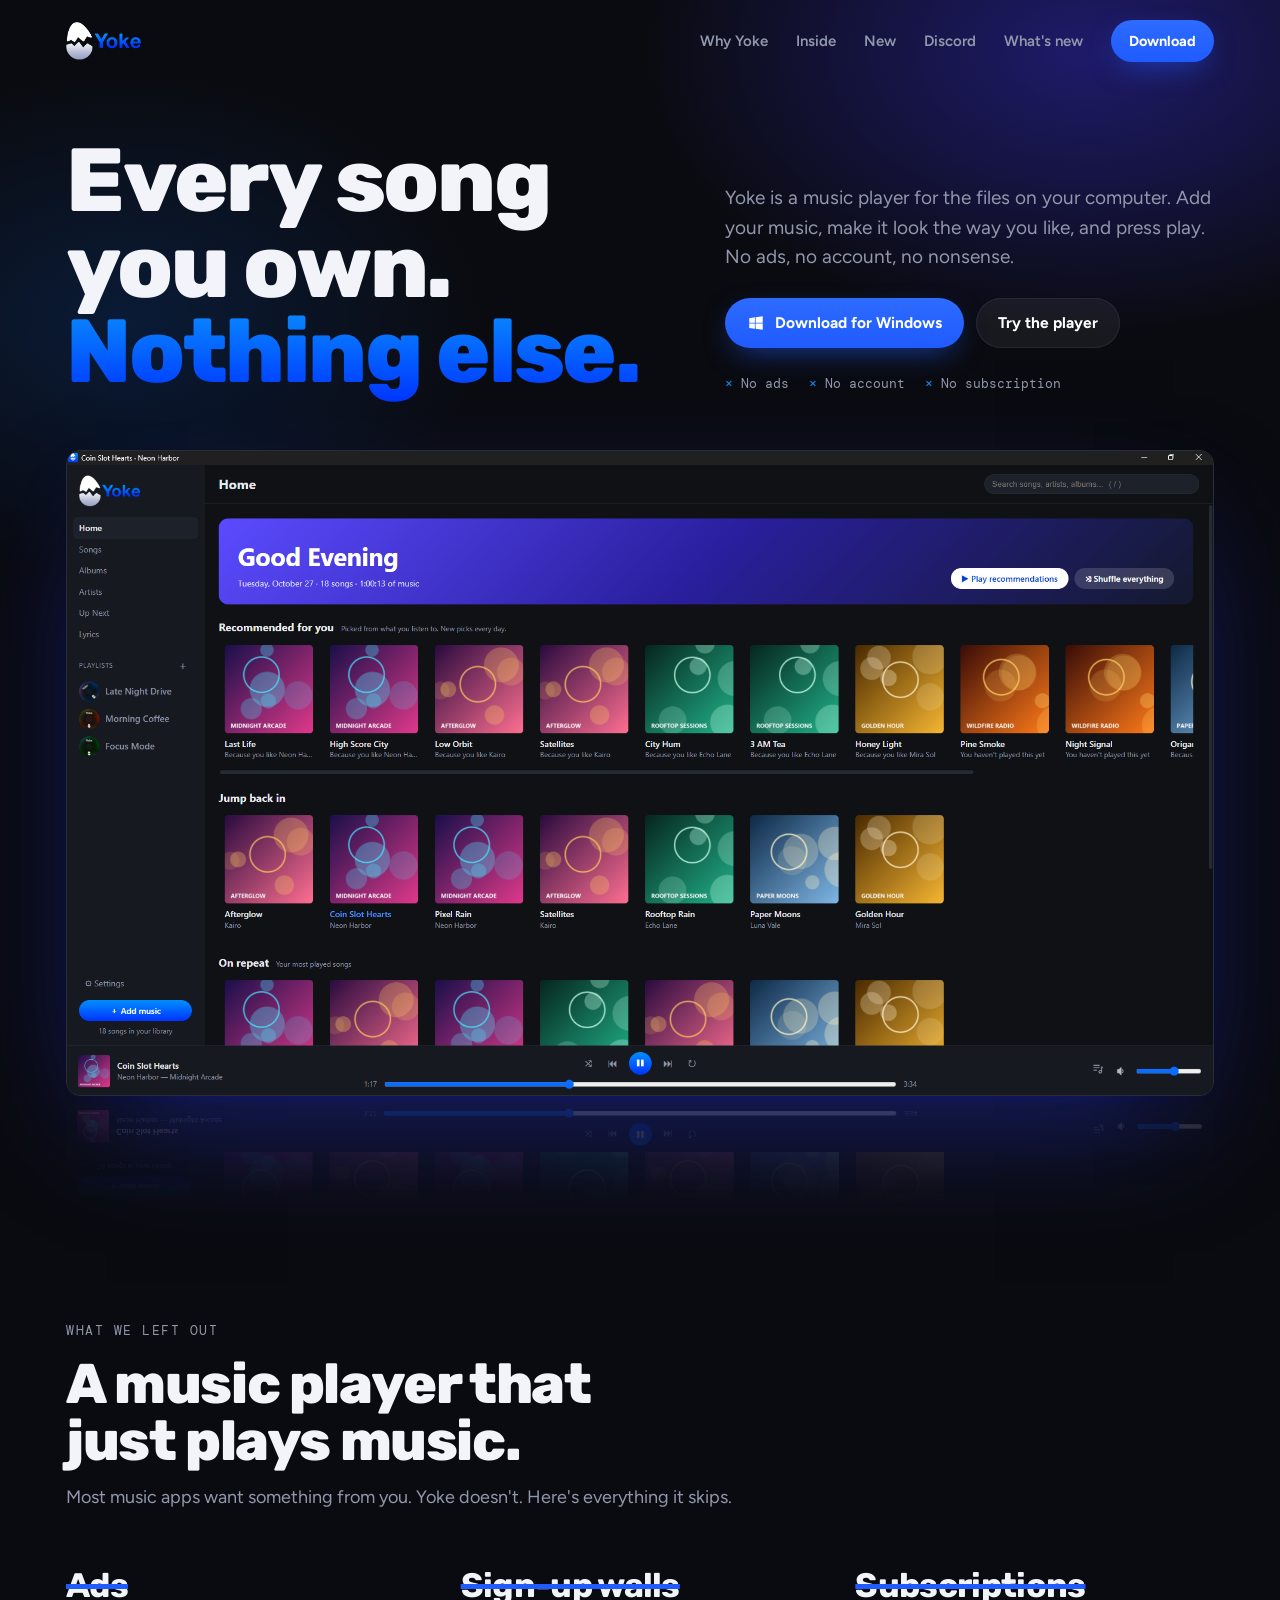
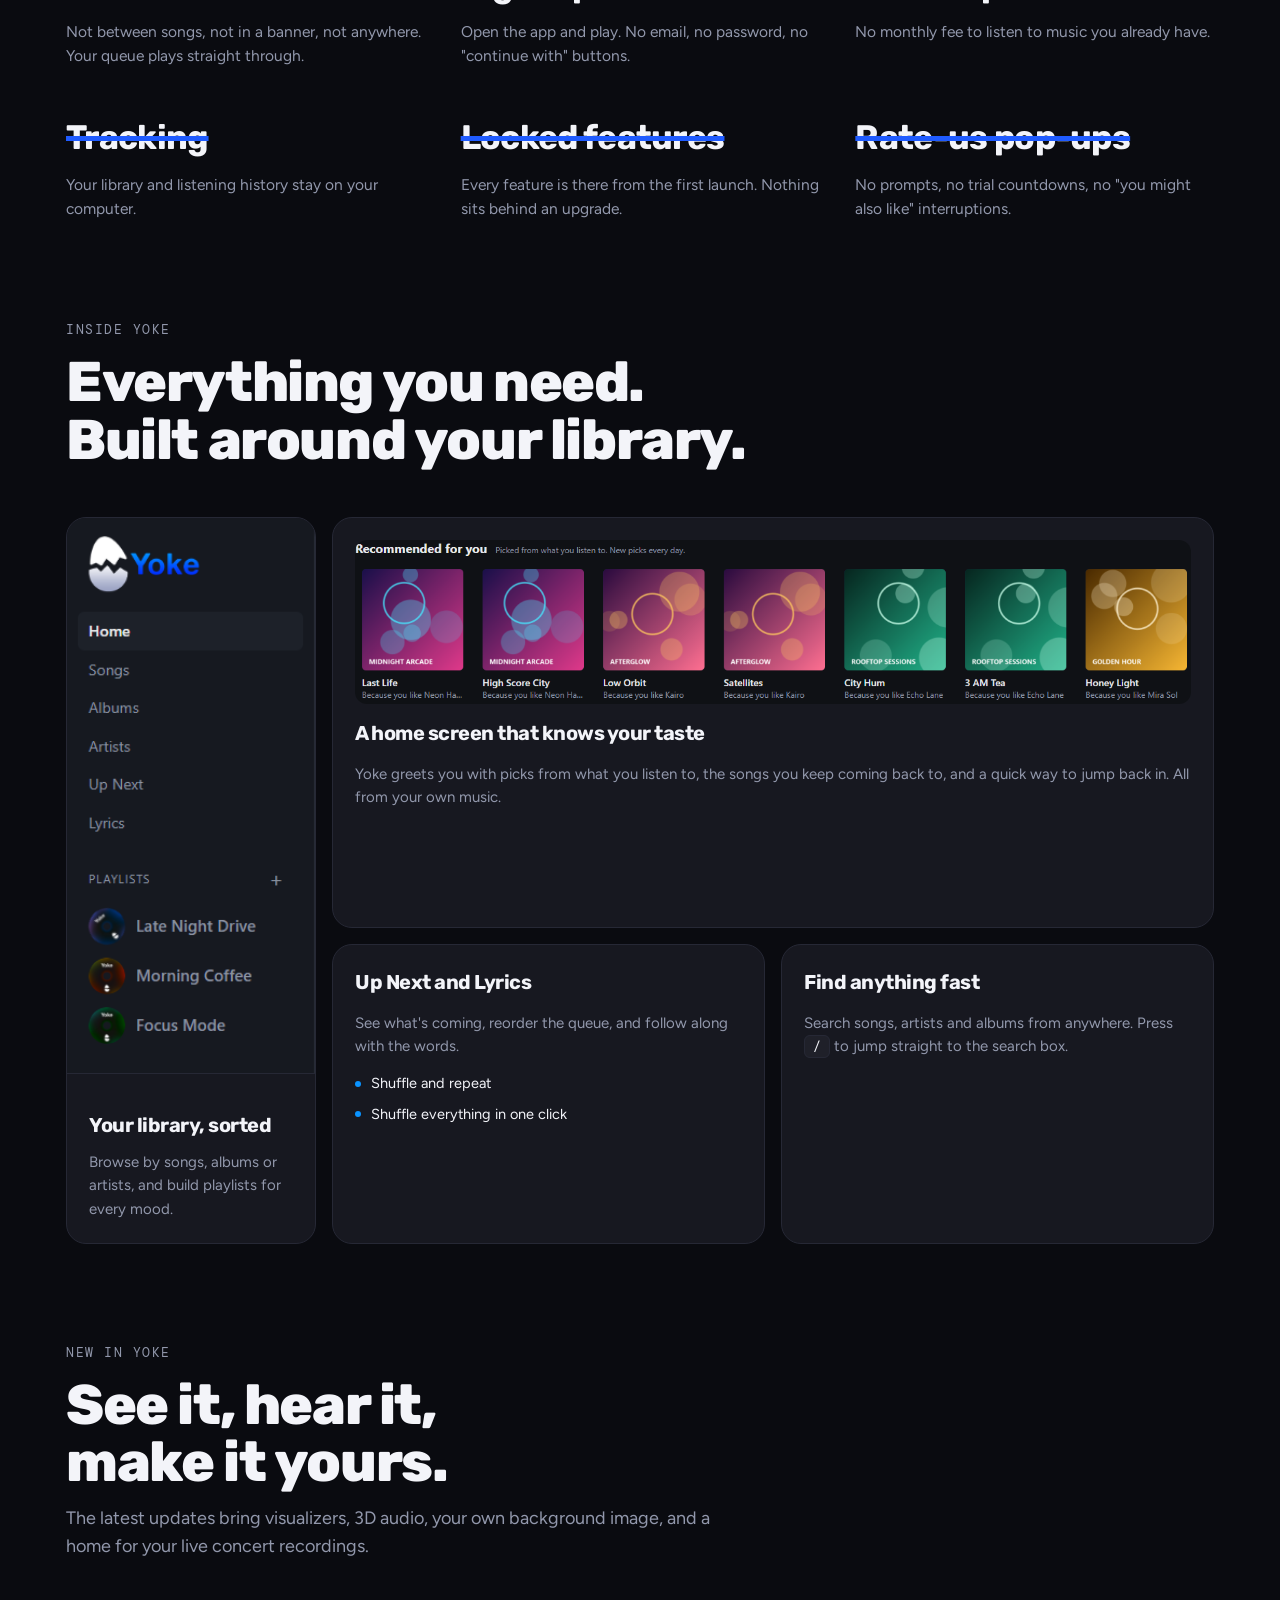
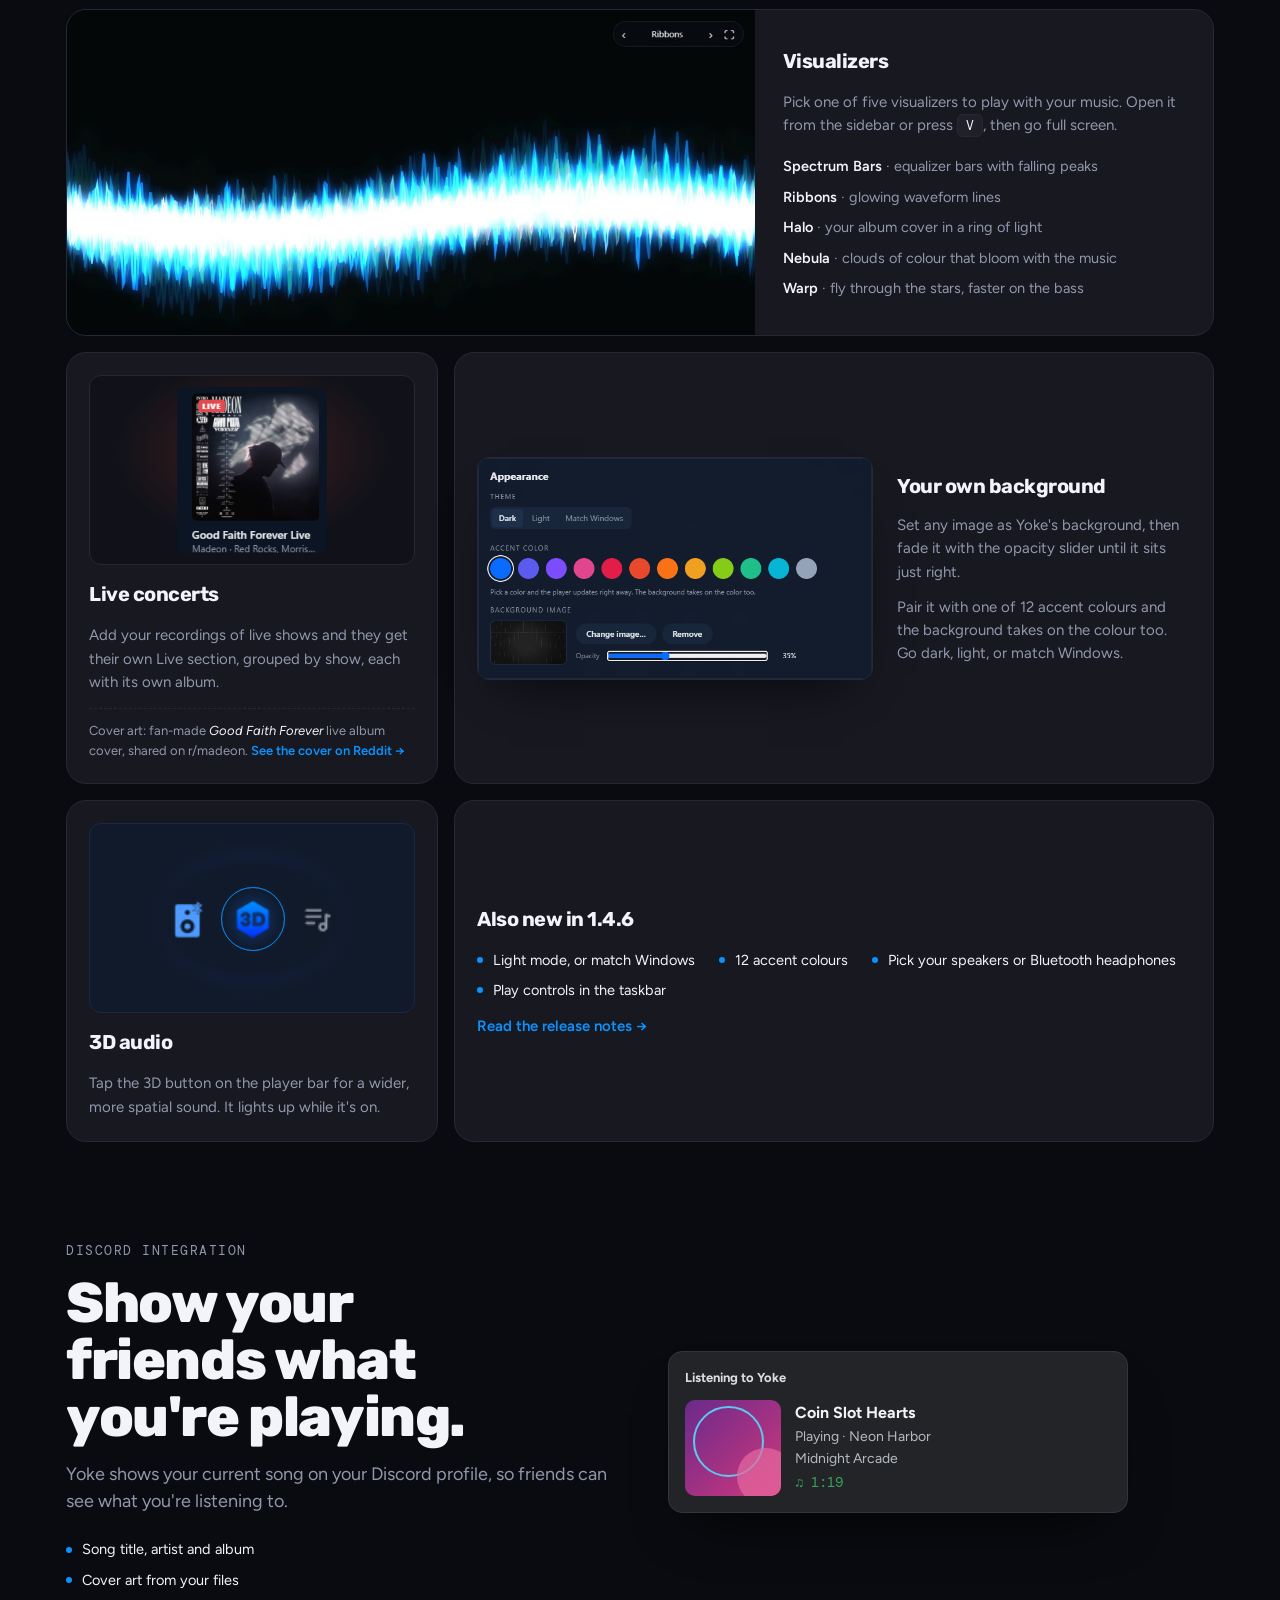
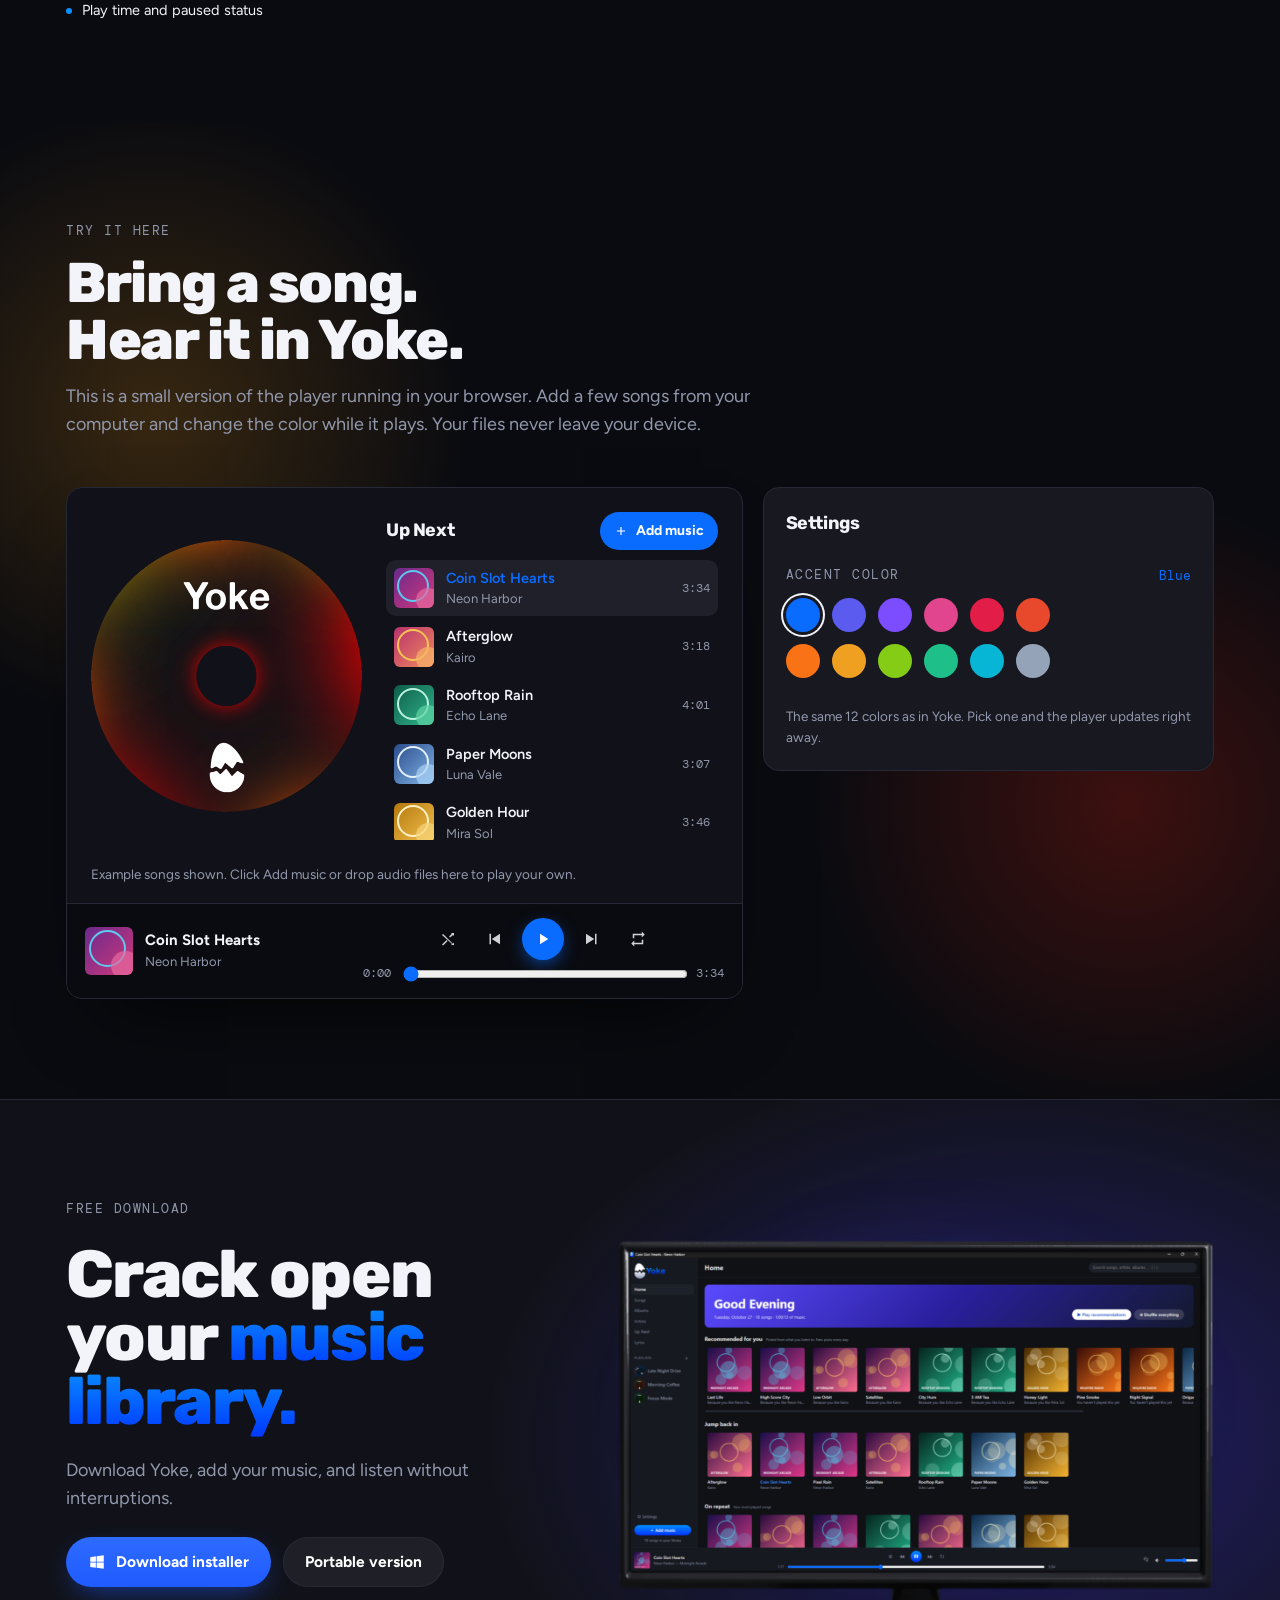
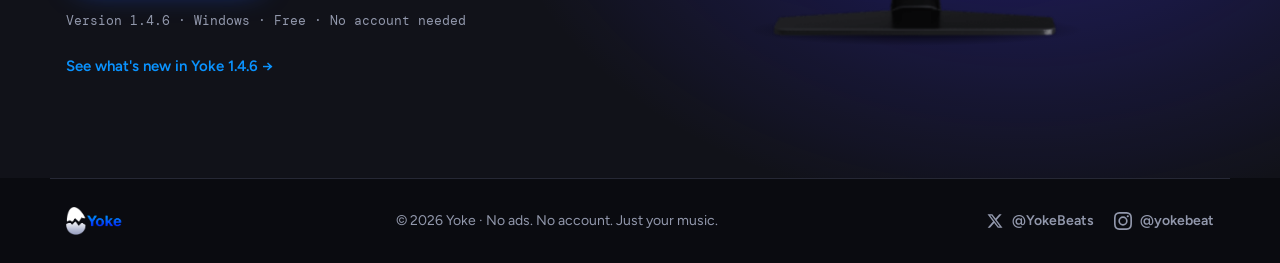
==== index.html @ fdab5f69 "Centre the 3D audio rings on the 3D button" ====
<!doctype html>
<html lang="en">
<head>
<meta charset="utf-8">
<meta name="viewport" content="width=device-width, initial-scale=1, viewport-fit=cover">
<title>Yoke</title>
<meta name="description" content="Yoke is a music player for the files you own. No ads, no account, no nonsense.">
<link rel="icon" type="image/png" sizes="32x32" href="assets/favicon-32.png">
<link rel="icon" type="image/png" sizes="192x192" href="assets/favicon-192.png">
<link rel="apple-touch-icon" href="assets/favicon-192.png">
<link rel="preconnect" href="https://fonts.googleapis.com">
<link rel="preconnect" href="https://fonts.gstatic.com" crossorigin>
<link rel="stylesheet" href="https://fonts.googleapis.com/css2?family=Rubik:wght@500;700;800&family=Figtree:wght@400;500;600;700&family=DM+Mono:wght@400;500&display=swap">
<link rel="stylesheet" href="assets/site.css">
<meta property="og:title" content="Yoke">
<meta property="og:description" content="A music player for the files you own. No ads, no account, no nonsense.">
<meta property="og:type" content="website">
<meta property="og:url" content="https://yokebeat.com/">
<meta property="og:image" content="https://yokebeat.com/assets/yoke-monitor.png">
<meta property="og:image:alt" content="Yoke running on a desktop monitor">
<meta name="theme-color" content="#0A0B10">
<meta name="twitter:card" content="summary_large_image">
<meta name="twitter:site" content="@YokeBeats">
</head>
<body>

<header class="wrap nav">
  <a class="logo" href="#top" aria-label="Yoke home"><img src="assets/yoke-wordmark.png" alt="Yoke" width="84" height="38"></a>
  <nav class="nav-links" aria-label="Main">
    <a href="#left-out">Why Yoke</a>
    <a href="#inside">Inside</a>
    <a href="#new">New</a>
    <a href="#discord">Discord</a>
    <a href="whats-new.html">What's new</a>
    <a class="btn" href="#download">Download</a>
  </nav>
</header>

<main id="top">
  <div class="hero">
    <div class="wrap hero-top">
      <h1>Every song<br>you own.<br><span class="grad">Nothing else.</span></h1>
      <div>
        <p class="lede">Yoke is a music player for the files on your computer. Add your music, make it look the way you like, and press play. No ads, no account, no nonsense.</p>
        <div class="cta">
          <a class="btn" data-dl="setup" href="https://github.com/Itz-Stickman/yoke-releases/releases/download/v1.4.6/Yoke-Setup-1.4.6.exe" target="_blank" rel="noopener"><svg viewBox="0 0 24 24" aria-hidden="true"><path d="M3 5.5 10.5 4.4v7.1H3zm8.5-1.2L21 3v8.5h-9.5zM3 12.5h7.5v7.1L3 18.5zm8.5 0H21V21l-9.5-1.3z"/></svg>Download for Windows</a>
          <a class="btn ghost" href="#try">Try the player</a>
        </div>
        <div class="promise" aria-label="What Yoke doesn't have"><span>No ads</span><span>No account</span><span>No subscription</span></div>
      </div>
    </div>
    <div class="wrap shot">
      <div class="window"><img src="assets/yoke-app.png" alt="The Yoke app on Windows showing the Home screen: a Good Evening banner, Recommended for you, Jump back in, and the player bar playing Coin Slot Hearts by Neon Harbor." width="1919" height="1079"></div>
      <div class="reflect" aria-hidden="true"><img src="assets/yoke-app.png" alt="" width="1919" height="1079"></div>
    </div>
  </div>

  <section class="block" id="left-out">
    <div class="wrap">
      <div class="sec-head">
        <span class="label">What we left out</span>
        <h2>A music player that just plays music.</h2>
        <p>Most music apps want something from you. Yoke doesn't. Here's everything it skips.</p>
      </div>
      <div class="leftout">
        <div><s>Ads</s><p>Not between songs, not in a banner, not anywhere. Your queue plays straight through.</p></div>
        <div><s>Sign-up walls</s><p>Open the app and play. No email, no password, no "continue with" buttons.</p></div>
        <div><s>Subscriptions</s><p>No monthly fee to listen to music you already have.</p></div>
        <div><s>Tracking</s><p>Your library and listening history stay on your computer.</p></div>
        <div><s>Locked features</s><p>Every feature is there from the first launch. Nothing sits behind an upgrade.</p></div>
        <div><s>Rate-us pop-ups</s><p>No prompts, no trial countdowns, no "you might also like" interruptions.</p></div>
      </div>
    </div>
  </section>

  <section class="block" id="inside" style="padding-top:0">
    <div class="wrap">
      <div class="sec-head">
        <span class="label">Inside Yoke</span>
        <h2>Everything you need. Built around your library.</h2>
      </div>
      <div class="bento">
        <div class="card side">
          <div class="crop sidebar"><img src="assets/yoke-app.png" alt="Yoke sidebar with Home, Songs, Albums, Artists, Up Next, Lyrics and playlists named Late Night Drive, Morning Coffee and Focus Mode." width="1919" height="1079" loading="lazy"></div>
          <div class="txt">
            <h3>Your library, sorted</h3>
            <p>Browse by songs, albums or artists, and build playlists for every mood.</p>
          </div>
        </div>
        <div class="card home">
          <div class="crop row"><img src="assets/yoke-app.png" alt="Recommended for you row in Yoke, with songs like Last Life, High Score City and Low Orbit." width="1919" height="1079" loading="lazy"></div>
          <h3>A home screen that knows your taste</h3>
          <p>Yoke greets you with picks from what you listen to, the songs you keep coming back to, and a quick way to jump back in. All from your own music.</p>
        </div>
        <div class="card">
          <h3>Up Next and Lyrics</h3>
          <p>See what's coming, reorder the queue, and follow along with the words.</p>
          <ul class="mini-list"><li>Shuffle and repeat</li><li>Shuffle everything in one click</li></ul>
        </div>
        <div class="card">
          <h3>Find anything fast</h3>
          <p>Search songs, artists and albums from anywhere. Press <span class="kbd">/</span> to jump straight to the search box.</p>
        </div>
      </div>
    </div>
  </section>

  <section class="block" id="new" style="padding-top:0">
    <div class="wrap">
      <div class="sec-head">
        <span class="label">New in Yoke</span>
        <h2>See it, hear it, make it yours.</h2>
        <p>The latest updates bring visualizers, 3D audio, your own background image, and a home for your live concert recordings.</p>
      </div>
      <div class="fresh">
        <article class="card viz">
          <div class="viz-shot"><img src="assets/feature-visualizer.jpg" alt="The Ribbons visualizer in Yoke: glowing blue waveform lines across a black screen." width="1032" height="488" loading="lazy"></div>
          <div class="viz-text">
            <h3>Visualizers</h3>
            <p>Pick one of five visualizers to play with your music. Open it from the sidebar or press <span class="kbd">V</span>, then go full screen.</p>
            <ul class="viz-list">
              <li><b>Spectrum Bars</b> · equalizer bars with falling peaks</li>
              <li><b>Ribbons</b> · glowing waveform lines</li>
              <li><b>Halo</b> · your album cover in a ring of light</li>
              <li><b>Nebula</b> · clouds of colour that bloom with the music</li>
              <li><b>Warp</b> · fly through the stars, faster on the bass</li>
            </ul>
          </div>
        </article>
        <article class="card small">
          <div class="feature-art live-art"><img src="assets/feature-live.png" alt="A live concert recording in Yoke's Live section, marked with a red LIVE tag, using a fan-made Good Faith Forever cover." width="190" height="210" loading="lazy"></div>
          <h3>Live concerts</h3>
          <p>Add your recordings of live shows and they get their own Live section, grouped by show, each with its own album.</p>
          <p class="credit">Cover art: fan-made <cite>Good Faith Forever</cite> live album cover, shared on r/madeon. <a href="https://www.reddit.com/r/madeon/comments/1of21en/good_faith_forever_the_live_album/" target="_blank" rel="noopener">See the cover on Reddit →</a></p>
        </article>
        <article class="card wide">
          <div class="shot-frame"><img src="assets/feature-appearance.png" alt="Yoke's Appearance settings: a Dark, Light or Match Windows theme switch, 12 accent colours, and a background image with Change image, Remove and an opacity slider set to 35%." width="680" height="382" loading="lazy"></div>
          <div class="wide-text">
            <h3>Your own background</h3>
            <p>Set any image as Yoke's background, then fade it with the opacity slider until it sits just right.</p>
            <p>Pair it with one of 12 accent colours and the background takes on the colour too. Go dark, light, or match Windows.</p>
          </div>
        </article>
        <article class="card small">
          <div class="feature-art d3-art" style="border-color: #1C2840">
            <span class="d3-shot">
              <img src="assets/feature-3d.png" alt="Yoke's player bar buttons, with the 3D audio button switched on and glowing blue." width="125" height="81" loading="lazy">
              <span class="d3-anchor" aria-hidden="true"><span class="ring r1"></span><span class="ring r2"></span><span class="ring r3"></span></span>
            </span>
          </div>
          <h3>3D audio</h3>
          <p>Tap the 3D button on the player bar for a wider, more spatial sound. It lights up while it's on.</p>
        </article>
        <article class="card also">
          <h3>Also new in 1.4.6</h3>
          <ul class="mini-list">
            <li>Light mode, or match Windows</li>
            <li>12 accent colours</li>
            <li>Pick your speakers or Bluetooth headphones</li>
            <li>Play controls in the taskbar</li>
          </ul>
          <a class="changelog" href="whats-new.html">Read the release notes →</a>
        </article>
      </div>
    </div>
  </section>

  <section class="block" id="discord" style="padding-top:0">
    <div class="wrap discord">
      <div>
        <div class="sec-head">
          <span class="label">Discord integration</span>
          <h2>Show your friends what you're playing.</h2>
          <p>Yoke shows your current song on your Discord profile, so friends can see what you're listening to.</p>
        </div>
        <ul class="mini-list">
          <li>Song title, artist and album</li>
          <li>Cover art from your files</li>
          <li>Play time and paused status</li>
        </ul>
      </div>
      <div class="presence-wrap">
        <div class="presence" aria-label="Example of a Discord profile showing Yoke activity">
          <div class="p-head">Listening to Yoke</div>
          <div class="p-body">
            <span class="art" id="presence-art"></span>
            <div style="min-width:0">
              <div class="p-title">Coin Slot Hearts</div>
              <div class="p-line">Playing · Neon Harbor</div>
              <div class="p-line">Midnight Arcade</div>
              <div class="p-time" id="presence-time">♫ 1:17</div>
            </div>
          </div>
        </div>
      </div>
    </div>
  </section>

  <section class="block try" id="try">
    <div class="wrap">
      <div class="sec-head">
        <span class="label">Try it here</span>
        <h2>Bring a song. Hear it in Yoke.</h2>
        <p>This is a small version of the player running in your browser. Add a few songs from your computer and change the color while it plays. Your files never leave your device.</p>
      </div>
      <div class="demo">
        <div class="app" id="player" aria-label="Yoke player demo">
          <div class="app-main">
            <div class="disc-wrap"><img class="disc" src="assets/yoke-disc.png" alt="" width="1080" height="1080"></div>
            <div style="min-width:0">
              <div class="queue-head">
                <h3 id="lib-label">Up Next</h3>
                <label class="import">
                  <svg viewBox="0 0 24 24" width="14" height="14" aria-hidden="true"><path d="M11 5h2v6h6v2h-6v6h-2v-6H5v-2h6z" fill="currentColor"/></svg>
                  Add music
                  <input type="file" id="file" accept="audio/*,.flac,.opus,.ogg,.m4a,.wav,.mp3,.aac" multiple>
                </label>
              </div>
              <ol class="tracks" id="tracks"></ol>
            </div>
          </div>
          <p class="hint" id="hint">Example songs shown. Click Add music or drop audio files here to play your own.</p>
          <div class="bar">
            <div class="np">
              <span class="art" id="np-art"></span>
              <div>
                <div class="np-title" id="np-title">Coin Slot Hearts</div>
                <div class="np-artist" id="np-artist">Neon Harbor</div>
              </div>
            </div>
            <div class="transport">
              <div class="controls">
                <button class="ctl" id="shuffle" aria-label="Shuffle" aria-pressed="false"><svg viewBox="0 0 24 24"><path d="M16 4h4v4l-1.5-1.5-3.6 3.6-1.4-1.4 3.6-3.6zM4 6.6 5.4 5.2l13.1 13.1L20 16.8V20h-4l1.5-1.5L4 6.6zm6.1 6.7 1.4 1.4-6.1 6.1L4 19.4z"/></svg></button>
                <button class="ctl" id="prev" aria-label="Previous track"><svg viewBox="0 0 24 24"><path d="M6 5h2v14H6zM20 5v14L9 12z"/></svg></button>
                <button class="ctl play" id="play" aria-label="Play"><svg viewBox="0 0 24 24" id="play-icon"><path d="M8 5v14l11-7z"/></svg></button>
                <button class="ctl" id="next" aria-label="Next track"><svg viewBox="0 0 24 24"><path d="M16 5h2v14h-2zM4 5v14l11-7z"/></svg></button>
                <button class="ctl" id="repeat" aria-label="Repeat" aria-pressed="false"><svg viewBox="0 0 24 24"><path d="M7 7h10v3l4-4-4-4v3H5v6h2zm10 10H7v-3l-4 4 4 4v-3h12v-6h-2z"/></svg></button>
              </div>
              <div class="seek-row">
                <span id="t-cur">0:00</span>
                <input type="range" id="seek" min="0" max="1000" value="0" aria-label="Seek">
                <span id="t-dur">3:34</span>
              </div>
            </div>
          </div>
          <audio id="audio" preload="metadata"></audio>
        </div>

        <div class="settings">
          <h3>Settings</h3>
          <div class="field">
            <div class="field-head"><span class="label">Accent color</span><span class="accent-name" id="accent-name" aria-live="polite">Blue</span></div>
            <div class="swatches" role="radiogroup" aria-label="Accent color" id="swatches"></div>
          </div>
          <p class="note">The same 12 colors as in Yoke. Pick one and the player updates right away.</p>
        </div>
      </div>
    </div>
  </section>

  <section class="download" id="download">
    <div class="wrap">
      <div class="dl-text">
      <span class="label">Free download</span>
      <h2>Crack open your <span class="grad">music library.</span></h2>
      <p>Download Yoke, add your music, and listen without interruptions.</p>
      <div class="dl-row">
        <a class="btn" data-dl="setup" href="https://github.com/Itz-Stickman/yoke-releases/releases/download/v1.4.6/Yoke-Setup-1.4.6.exe" target="_blank" rel="noopener"><svg viewBox="0 0 24 24" aria-hidden="true"><path d="M3 5.5 10.5 4.4v7.1H3zm8.5-1.2L21 3v8.5h-9.5zM3 12.5h7.5v7.1L3 18.5zm8.5 0H21V21l-9.5-1.3z"/></svg>Download installer</a>
        <a class="btn ghost" data-dl="portable" href="https://github.com/Itz-Stickman/yoke-releases/releases/download/v1.4.6/Yoke-1.4.6-portable.exe" target="_blank" rel="noopener">Portable version</a>
      </div>
      <span class="meta">Version <span data-version>1.4.6</span> · Windows · Free · No account needed</span>
      <a class="changelog" href="whats-new.html">See what's new in Yoke <span data-version>1.4.6</span> →</a>
      </div>
      <div class="monitor"><img src="assets/yoke-monitor.png" alt="Yoke running on a desktop monitor, showing the Home screen and the player bar." width="1360" height="908" loading="lazy"></div>
    </div>
  </section>
</main>

<footer>
  <div class="wrap">
    <img src="assets/yoke-wordmark.png" alt="Yoke" width="62" height="28">
    <span>© 2026 Yoke · No ads. No account. Just your music.</span>
    <nav class="social" aria-label="Yoke on social media">
      <a href="https://x.com/YokeBeats" target="_blank" rel="noopener me"><svg viewBox="0 0 24 24" aria-hidden="true"><path d="M17.8 3h3.1l-6.8 7.7L22 21h-6.2l-4.9-6.4L5.3 21H2.2l7.2-8.3L2 3h6.4l4.4 5.8L17.8 3zm-1.1 16.2h1.7L7.4 4.7H5.6l11.1 14.5z"/></svg><span>@YokeBeats</span></a>
      <a href="https://www.instagram.com/yokebeat/" target="_blank" rel="noopener me"><svg viewBox="0 0 24 24" aria-hidden="true"><path d="M12 2.2c3.2 0 3.6 0 4.8.1 3.2.1 4.8 1.7 4.9 4.9.1 1.3.1 1.6.1 4.8s0 3.6-.1 4.8c-.1 3.2-1.7 4.8-4.9 4.9-1.3.1-1.6.1-4.8.1s-3.6 0-4.8-.1c-3.3-.1-4.8-1.7-4.9-4.9-.1-1.3-.1-1.6-.1-4.8s0-3.6.1-4.8C2.4 4 3.9 2.4 7.2 2.3c1.2-.1 1.6-.1 4.8-.1zM12 0C8.7 0 8.3 0 7.1.1 2.7.3.3 2.7.1 7.1 0 8.3 0 8.7 0 12s0 3.7.1 4.9c.2 4.4 2.6 6.8 7 7 1.2.1 1.6.1 4.9.1s3.7 0 4.9-.1c4.4-.2 6.8-2.6 7-7 .1-1.2.1-1.6.1-4.9s0-3.7-.1-4.9c-.2-4.4-2.6-6.8-7-7C15.7 0 15.3 0 12 0zm0 5.8a6.2 6.2 0 1 0 0 12.4 6.2 6.2 0 0 0 0-12.4zM12 16a4 4 0 1 1 0-8 4 4 0 0 1 0 8zm6.4-11.8a1.4 1.4 0 1 0 0 2.9 1.4 1.4 0 0 0 0-2.9z"/></svg><span>@yokebeat</span></a>
    </nav>
  </div>
</footer>

<script src="assets/releases.js"></script>
<script>
(() => {
  const $ = (id) => document.getElementById(id);
  const audio = $('audio');
  const ICON_PLAY = '<path d="M8 5v14l11-7z"/>';
  const ICON_PAUSE = '<path d="M6 5h4v14H6zM14 5h4v14h-4z"/>';

  // Cover art palettes taken from the app's album tiles.
  const ARTS = [
    ['linear-gradient(135deg,#6A2A8C,#D2387A)', '#E56AA0', '#5EC8F0'],
    ['linear-gradient(135deg,#B8326E,#F08A5D)', '#F7B267', '#F6C453'],
    ['linear-gradient(135deg,#0F5C4A,#2FB58A)', '#5FD3A6', '#B9F3DD'],
    ['linear-gradient(135deg,#2B4D8C,#7FB2E5)', '#A9D0F5', '#E4F0FB'],
    ['linear-gradient(135deg,#B5780E,#F2C14E)', '#F7D57A', '#FFF1C4'],
    ['linear-gradient(135deg,#B33A12,#F07A2C)', '#F59E5B', '#FFD2A6']
  ];
  const paintArt = (el, n) => {
    const a = ARTS[n % ARTS.length];
    el.style.setProperty('--a1', a[0]); el.style.setProperty('--a2', a[1]); el.style.setProperty('--a3', a[2]);
  };

  const state = {
    imported: false, i: 0, shuffle: false, repeat: false,
    tracks: [
      { title: 'Coin Slot Hearts', artist: 'Neon Harbor', dur: 214, art: 0 },
      { title: 'Afterglow', artist: 'Kairo', dur: 198, art: 1 },
      { title: 'Rooftop Rain', artist: 'Echo Lane', dur: 241, art: 2 },
      { title: 'Paper Moons', artist: 'Luna Vale', dur: 187, art: 3 },
      { title: 'Golden Hour', artist: 'Mira Sol', dur: 226, art: 4 },
      { title: 'Pine Smoke', artist: 'Wildfire Radio', dur: 205, art: 5 }
    ]
  };

  const fmtTime = (s) => {
    if (!isFinite(s) || s < 0) return '0:00';
    s = Math.floor(s);
    return Math.floor(s / 60) + ':' + String(s % 60).padStart(2, '0');
  };

  // ---------- Track list ----------
  function renderList() {
    const ol = $('tracks');
    ol.innerHTML = '';
    state.tracks.forEach((t, i) => {
      const li = document.createElement('li');
      const b = document.createElement('button');
      b.setAttribute('aria-current', i === state.i ? 'true' : 'false');
      b.innerHTML = '<span class="art"></span><span class="t-main"><span class="t-title"></span><span class="t-artist"></span></span><span class="t-dur"></span>';
      paintArt(b.querySelector('.art'), t.art);
      b.querySelector('.t-title').textContent = t.title;
      b.querySelector('.t-artist').textContent = t.artist;
      b.querySelector('.t-dur').textContent = t.dur ? fmtTime(t.dur) : '–:––';
      b.addEventListener('click', () => { load(i); play(); });
      li.appendChild(b);
      ol.appendChild(li);
    });
    $('lib-label').textContent = state.imported ? 'Your songs · ' + state.tracks.length : 'Up Next';
  }

  function showNowPlaying() {
    const t = state.tracks[state.i];
    $('np-title').textContent = t.title;
    $('np-artist').textContent = t.artist;
    paintArt($('np-art'), t.art);
    $('t-dur').textContent = fmtTime(t.dur);
    $('t-cur').textContent = '0:00';
    $('seek').value = 0;
  }

  function load(i) {
    state.i = (i + state.tracks.length) % state.tracks.length;
    const t = state.tracks[state.i];
    if (t.url) audio.src = t.url; else { audio.pause(); audio.removeAttribute('src'); audio.load(); }
    showNowPlaying();
    renderList();
  }
  function nextIndex() {
    if (state.shuffle && state.tracks.length > 1) {
      let n; do { n = Math.floor(Math.random() * state.tracks.length); } while (n === state.i);
      return n;
    }
    return state.i + 1;
  }

  function flashHint(msg) {
    const h = $('hint');
    h.textContent = msg;
    h.classList.add('flash');
    setTimeout(() => h.classList.remove('flash'), 1800);
  }

  function play() {
    const t = state.tracks[state.i];
    if (!t.url) { flashHint('That one is an example. Click Add music to play a song from your computer.'); return; }
    audio.play().catch(() => {});
  }
  const toggle = () => { audio.paused ? play() : audio.pause(); };
  const player = $('player');

  function setPlaying(on) {
    $('play-icon').innerHTML = on ? ICON_PAUSE : ICON_PLAY;
    $('play').setAttribute('aria-label', on ? 'Pause' : 'Play');
    player.classList.toggle('playing', on);
  }

  $('play').addEventListener('click', toggle);
  $('prev').addEventListener('click', () => {
    if (audio.currentTime > 3) { audio.currentTime = 0; return; }
    const was = !audio.paused; load(state.i - 1); if (was) play();
  });
  $('next').addEventListener('click', () => { const was = !audio.paused; load(nextIndex()); if (was) play(); });
  ['shuffle', 'repeat'].forEach((k) => $(k).addEventListener('click', () => {
    state[k] = !state[k]; $(k).setAttribute('aria-pressed', String(state[k]));
  }));
  audio.addEventListener('play', () => setPlaying(true));
  audio.addEventListener('pause', () => setPlaying(false));
  audio.addEventListener('ended', () => {
    if (state.repeat) { audio.currentTime = 0; play(); return; }
    if (state.tracks.length > 1) { load(nextIndex()); play(); }
  });
  audio.addEventListener('loadedmetadata', () => {
    const t = state.tracks[state.i];
    t.dur = audio.duration; $('t-dur').textContent = fmtTime(t.dur); renderList();
  });
  audio.addEventListener('timeupdate', () => {
    if (!audio.duration) return;
    $('seek').value = Math.round(audio.currentTime / audio.duration * 1000);
    $('t-cur').textContent = fmtTime(audio.currentTime);
  });
  $('seek').addEventListener('input', (e) => {
    if (audio.duration) audio.currentTime = (e.target.value / 1000) * audio.duration;
  });

  // ---------- Add music ----------
  const AUDIO_EXT = /\.(mp3|flac|wav|m4a|aac|ogg|oga|opus|aiff?|webm)$/i;
  function addFiles(list) {
    const files = Array.from(list).filter((f) => (f.type && f.type.startsWith('audio/')) || AUDIO_EXT.test(f.name));
    if (!files.length) { flashHint("Those don't look like audio files. Try MP3, FLAC, WAV, M4A, OGG or OPUS."); return; }
    if (!state.imported) { state.tracks = []; state.imported = true; }
    const start = state.tracks.length;
    files.forEach((f, n) => {
      const base = f.name.replace(/\.[^.]+$/, '');
      const parts = base.split(/\s+-\s+/);
      const t = {
        title: parts.length > 1 ? parts.slice(1).join(' - ') : base,
        artist: parts.length > 1 ? parts[0] : 'Unknown artist',
        dur: 0, art: start + n, url: URL.createObjectURL(f)
      };
      state.tracks.push(t);
      const probe = new Audio();
      probe.preload = 'metadata';
      probe.addEventListener('loadedmetadata', () => { t.dur = probe.duration; renderList(); if (state.tracks[state.i] === t) $('t-dur').textContent = fmtTime(t.dur); });
      probe.src = t.url;
    });
    load(start);
    play();
    $('hint').textContent = files.length + (files.length === 1 ? ' song' : ' songs') + ' added. Nothing was uploaded; it all plays from your device.';
  }
  $('file').addEventListener('change', (e) => { addFiles(e.target.files); e.target.value = ''; });
  ['dragenter', 'dragover'].forEach((ev) => player.addEventListener(ev, (e) => { e.preventDefault(); player.classList.add('drag'); }));
  ['dragleave', 'drop'].forEach((ev) => player.addEventListener(ev, (e) => { e.preventDefault(); if (ev === 'drop' || !player.contains(e.relatedTarget)) player.classList.remove('drag'); }));
  player.addEventListener('drop', (e) => { if (e.dataTransfer && e.dataTransfer.files.length) addFiles(e.dataTransfer.files); });

  // ---------- Settings ----------
  // Yoke's 12 accent colors, in the app's order. Light ones get dark text, like the app.
  const ACCENTS = [
    ['Blue', '#0A6CFF'], ['Indigo', '#5B5BF0'], ['Violet', '#7C4DFF'], ['Pink', '#E0458E'],
    ['Crimson', '#E11D48'], ['Ember', '#E8492C'], ['Orange', '#F97316'], ['Amber', '#F0A020', 'dark'],
    ['Lime', '#84CC16', 'dark'], ['Mint', '#1FBF8A'], ['Cyan', '#06B6D4'], ['Silver', '#94A3B8', 'dark']
  ];
  const saved = (() => { try { return JSON.parse(localStorage.getItem('yoke-demo') || '{}'); } catch (e) { return {}; } })();
  const sw = $('swatches');
  ACCENTS.forEach(([name, c]) => {
    const b = document.createElement('button');
    b.className = 'swatch'; b.setAttribute('role', 'radio'); b.setAttribute('aria-label', name);
    b.id = 'accent-' + name.toLowerCase().replace(/\s+/g, '-');
    b.style.setProperty('--c', c);
    b.dataset.c = c;
    b.addEventListener('click', () => setAccent(c));
    sw.appendChild(b);
  });
  function setAccent(c) {
    const [name, , ink] = ACCENTS.find((a) => a[1] === c);
    try { localStorage.setItem('yoke-demo', JSON.stringify({ accent: c })); } catch (e) {}
    document.documentElement.style.setProperty('--pa', c);
    document.documentElement.style.setProperty('--pa-ink', ink === 'dark' ? '#0A0B10' : '#FFFFFF');
    $('accent-name').textContent = name;
    sw.querySelectorAll('.swatch').forEach((b) => b.setAttribute('aria-checked', b.dataset.c === c ? 'true' : 'false'));
  }

  setAccent(ACCENTS.some((a) => a[1] === saved.accent) ? saved.accent : ACCENTS[0][1]);
  load(0);

  // ---------- Discord card clock ----------
  paintArt($('presence-art'), 0);
  let presenceSec = 77;
  setInterval(() => { presenceSec = (presenceSec + 1) % 214; $('presence-time').textContent = '♫ ' + fmtTime(presenceSec); }, 1000);

  // ---------- Keep download links on the newest release ----------
  YokeReleases.load().then(YokeReleases.applyDownloads).catch(() => {});
})();
</script>
</body>
</html>
---- assets/site.css ----
:root { padding-top: env(safe-area-inset-top, 0px); padding-bottom: env(safe-area-inset-bottom, 0px); }
body { margin: 0; }
[hidden] { display: none !important; }

/* Layout: dark-only brand world. Hero headline over the real app screenshot, a bento of real UI crops, a working in-browser player, and a Windows download band. */
:root {
  --bg: #0A0B10;
  --bg-2: #111219;
  --panel: #171820;
  --panel-hi: #1F2029;
  --line: #262835;
  --ink: #F3F4F9;
  --muted: #9298AC;
  --egg: #A3AACB;
  --blue: #1F5BFF;
  --blue-hi: #0A93FF;
  --blue-deep: #0033FF;
  --violet: #5A48FF;
  --ember: #9C1A0E;
  --amber: #8A5A10;
  --pa: #0A6CFF;
  --pa-ink: #FFFFFF;
  --font-display: "Rubik", "Segoe UI", system-ui, sans-serif;
  --font-body: "Figtree", "Segoe UI", system-ui, sans-serif;
  --font-mono: "DM Mono", ui-monospace, "Cascadia Mono", Consolas, monospace;
  color-scheme: dark;
}

* { box-sizing: border-box; }
html { scroll-behavior: smooth; }
@media (prefers-reduced-motion: reduce) { html { scroll-behavior: auto; } }
body {
  background: var(--bg); color: var(--ink);
  font-family: var(--font-body); font-size: 17px; line-height: 1.55;
  -webkit-font-smoothing: antialiased; overflow-x: hidden;
}
.wrap {
  max-width: 1180px; margin: 0 auto;
  padding-left: max(16px, env(safe-area-inset-left, 0px));
  padding-right: max(16px, env(safe-area-inset-right, 0px));
}
h1, h2, h3 { font-family: var(--font-display); text-wrap: balance; margin: 0; letter-spacing: -0.025em; }
p { margin: 0; }
a { color: inherit; }
img { display: block; max-width: 100%; }
:focus-visible { outline: 3px solid var(--blue-hi); outline-offset: 3px; border-radius: 8px; }
.label { font-family: var(--font-mono); font-size: 12.5px; text-transform: uppercase; letter-spacing: 0.12em; color: var(--muted); }
.grad { background: linear-gradient(180deg, var(--blue-hi), var(--blue-deep)); -webkit-background-clip: text; background-clip: text; color: transparent; }

.btn {
  display: inline-flex; align-items: center; gap: 10px;
  background: linear-gradient(180deg, #2E6BFF, var(--blue)); color: #fff;
  font-family: var(--font-body); font-weight: 700; font-size: 15.5px;
  padding: 13px 22px; border-radius: 999px; border: 0; text-decoration: none; cursor: pointer;
  box-shadow: 0 10px 30px -10px rgba(31, 91, 255, .7);
  transition: transform .15s ease, box-shadow .15s ease;
}
.btn:hover { transform: translateY(-1px); box-shadow: 0 14px 36px -10px rgba(31, 91, 255, .9); }
.btn svg { width: 18px; height: 18px; fill: currentColor; }
.btn.ghost { background: rgba(255,255,255,.06); box-shadow: inset 0 0 0 1px var(--line); }

/* Nav */
.nav { display: flex; align-items: center; justify-content: space-between; gap: 16px; padding-block: 20px; position: relative; z-index: 2; }
.logo img { height: 38px; width: auto; }
.nav-links { display: flex; gap: 28px; align-items: center; font-weight: 600; font-size: 15px; }
.nav-links a:not(.btn) { text-decoration: none; color: var(--muted); }
.nav-links a:not(.btn):hover { color: var(--ink); }
.nav-links .btn { padding: 10px 18px; font-size: 14.5px; }
@media (max-width: 720px) { .nav-links a:not(.btn) { display: none; } }

/* Hero */
.hero { position: relative; isolation: isolate; }
.hero::before {
  content: ""; position: absolute; inset: -120px 0 auto; height: 900px; z-index: -1;
  background:
    radial-gradient(50% 45% at 85% 10%, rgba(64, 52, 255, .38), transparent 70%),
    radial-gradient(40% 40% at 10% 40%, rgba(10, 110, 255, .16), transparent 70%);
}
.hero-top { display: grid; grid-template-columns: minmax(0, 1.25fr) minmax(0, 1fr); gap: 48px; align-items: end; padding-block: 56px 56px; }
.hero h1 { font-size: clamp(44px, 7vw, 92px); line-height: .95; font-weight: 800; }
.hero .lede { font-size: 19px; color: var(--muted); max-width: 30em; }
.hero .cta { display: flex; flex-wrap: wrap; gap: 12px; margin-top: 26px; }
.promise { display: flex; flex-wrap: wrap; gap: 8px 20px; margin-top: 26px; font-family: var(--font-mono); font-size: 13px; color: var(--muted); }
.promise span::before { content: "×"; color: var(--blue-hi); margin-right: 8px; }
@media (max-width: 880px) { .hero-top { grid-template-columns: minmax(0, 1fr); gap: 24px; padding-block: 28px 40px; } }

.shot { position: relative; }
.window {
  border-radius: 14px; overflow: hidden; border: 1px solid #2A2C3A;
  box-shadow: 0 50px 120px -40px rgba(40, 60, 255, .55), 0 30px 60px -30px rgba(0,0,0,.8);
  background: var(--bg-2);
}
.window img { width: 100%; height: auto; }
.reflect { height: 120px; overflow: hidden; opacity: .18; transform: scaleY(-1); -webkit-mask-image: linear-gradient(to top, #000, transparent 85%); mask-image: linear-gradient(to top, #000, transparent 85%); pointer-events: none; margin-top: 6px; border-radius: 14px; }
.reflect img { width: 100%; height: auto; transform: translateY(calc(-100% + 120px)); }
@media (max-width: 640px) { .reflect { display: none; } }

/* Sections */
section.block { padding-block: 100px; }
.sec-head { display: grid; gap: 14px; max-width: 46rem; margin-bottom: 48px; }
.sec-head h2 { font-size: clamp(32px, 4.6vw, 56px); line-height: 1.02; font-weight: 800; }
.sec-head p { color: var(--muted); font-size: 18px; max-width: 38em; }

/* Left out */
.leftout { display: grid; grid-template-columns: repeat(3, minmax(0, 1fr)); gap: 44px 36px; }
.leftout div { display: grid; gap: 8px; align-content: start; }
.leftout s {
  font-family: var(--font-display); font-weight: 700; font-size: clamp(24px, 2.8vw, 34px); letter-spacing: -0.02em;
  text-decoration-color: var(--blue); text-decoration-thickness: 5px; color: var(--ink);
}
.leftout p { color: var(--muted); font-size: 15.5px; max-width: 26em; }
@media (max-width: 860px) { .leftout { grid-template-columns: repeat(2, minmax(0, 1fr)); } }
@media (max-width: 520px) { .leftout { grid-template-columns: minmax(0, 1fr); } }

/* Inside Yoke bento */
.bento { display: grid; grid-template-columns: 250px minmax(0, 1fr) minmax(0, 1fr); gap: 16px; }
.card { background: var(--panel); border: 1px solid var(--line); border-radius: 20px; padding: 22px; display: grid; gap: 14px; align-content: start; min-width: 0; }
.card h3 { font-size: 20px; font-weight: 700; }
.card p { color: var(--muted); font-size: 15px; }
.card.side { grid-row: span 2; padding: 0; overflow: hidden; align-content: stretch; grid-template-rows: auto 1fr; }
.card.side .txt { padding: 22px; display: grid; gap: 10px; align-content: start; }
.card.home { grid-column: span 2; }
.crop { position: relative; overflow: hidden; border-radius: 12px; max-width: 100%; }
.crop img { max-width: none; height: auto; }
.crop.sidebar { aspect-ratio: 230 / 516; border-radius: 0; border-bottom: 1px solid var(--line); }
.crop.sidebar img { width: 834.35%; margin-top: -10.43%; }
.crop.row { aspect-ratio: 1220 / 240; }
.crop.row img { width: 157.30%; margin-left: -20.82%; margin-top: -23.11%; }
.kbd { font-family: var(--font-mono); font-size: 13px; padding: 2px 8px; border-radius: 6px; background: var(--panel-hi); border: 1px solid var(--line); color: var(--ink); }
.mini-list { display: grid; gap: 8px; margin: 0; padding: 0; list-style: none; font-size: 14.5px; }
.mini-list li { display: flex; gap: 10px; align-items: center; }
.mini-list li::before { content: ""; width: 6px; height: 6px; border-radius: 99px; background: var(--blue-hi); flex: none; }
@media (max-width: 900px) {
  .bento { grid-template-columns: minmax(0, 1fr) minmax(0, 1fr); }
  .card.side { grid-row: auto; grid-column: span 2; grid-template-columns: 200px minmax(0, 1fr); grid-template-rows: auto; }
  .crop.sidebar { border-bottom: 0; border-right: 1px solid var(--line); }
}
@media (max-width: 600px) {
  .bento { grid-template-columns: minmax(0, 1fr); }
  .card.side, .card.home { grid-column: auto; }
  .card.side { grid-template-columns: minmax(0, 1fr); }
  .crop.sidebar { aspect-ratio: 230 / 300; border-right: 0; border-bottom: 1px solid var(--line); }
}

/* Try it: demo player styled after the app */
.try { position: relative; isolation: isolate; }
.try::before {
  content: ""; position: absolute; inset: 0; z-index: -1;
  background:
    radial-gradient(35% 45% at 12% 30%, color-mix(in srgb, var(--amber) 35%, transparent), transparent 70%),
    radial-gradient(35% 45% at 88% 70%, color-mix(in srgb, var(--ember) 35%, transparent), transparent 70%);
}
.demo { display: grid; grid-template-columns: minmax(0, 1.5fr) minmax(0, 1fr); gap: 20px; align-items: start; }
.app {
  background: var(--bg-2); border: 1px solid var(--line); border-radius: 16px; overflow: hidden;
  display: grid; grid-template-rows: auto auto;
  box-shadow: 0 40px 80px -40px rgba(0,0,0,.9);
}
.app.drag { outline: 2px dashed var(--pa); outline-offset: 6px; }
.app-main { display: grid; grid-template-columns: minmax(0, 0.9fr) minmax(0, 1.1fr); gap: 24px; padding: 24px; align-items: center; }
.disc-wrap { position: relative; aspect-ratio: 1; max-width: 100%; }
.disc-wrap::after { content: ""; position: absolute; inset: 12%; border-radius: 50%; background: radial-gradient(circle, color-mix(in srgb, var(--pa) 45%, transparent), transparent 70%); z-index: -1; filter: blur(30px); }
.disc { width: 100%; height: auto; animation: spin 6s linear infinite; animation-play-state: paused; }
.playing .disc { animation-play-state: running; }
@keyframes spin { to { transform: rotate(360deg); } }
@media (prefers-reduced-motion: reduce) { .disc { animation: none; } }
.queue-head { display: flex; justify-content: space-between; align-items: center; gap: 12px; flex-wrap: wrap; margin-bottom: 10px; }
.queue-head h3 { font-size: 18px; font-weight: 700; }
.tracks { list-style: none; margin: 0; padding: 0; display: grid; gap: 2px; max-height: 280px; overflow-y: auto; }
.tracks button {
  width: 100%; display: grid; grid-template-columns: 40px minmax(0, 1fr) auto; gap: 12px; align-items: center;
  background: none; border: 0; color: var(--ink); text-align: left; cursor: pointer;
  padding: 7px 8px; border-radius: 10px; font: inherit; font-size: 14.5px;
}
.tracks button:hover, .tracks button[aria-current="true"] { background: var(--panel-hi); }
.tracks button[aria-current="true"] .t-title { color: var(--pa); }
.t-main { min-width: 0; }
.t-title, .t-artist { display: block; white-space: nowrap; overflow: hidden; text-overflow: ellipsis; font-weight: 600; }
.t-artist { color: var(--muted); font-size: 13px; font-weight: 400; }
.t-dur { font-family: var(--font-mono); font-size: 12px; color: var(--muted); font-variant-numeric: tabular-nums; }
.art { width: 40px; height: 40px; border-radius: 6px; position: relative; overflow: hidden; background: var(--a1); flex: none; }
.art::before { content: ""; position: absolute; width: 70%; height: 70%; left: 8%; top: 6%; border-radius: 50%; border: 2px solid var(--a3); }
.art::after { content: ""; position: absolute; width: 60%; height: 60%; right: -14%; bottom: -10%; border-radius: 50%; background: var(--a2); opacity: .7; }

.bar { display: grid; grid-template-columns: minmax(0, 1fr) minmax(0, 1.4fr); gap: 20px; align-items: center; padding: 14px 18px; border-top: 1px solid var(--line); background: var(--bg); }
.np { display: flex; gap: 12px; align-items: center; min-width: 0; }
.np .art { width: 48px; height: 48px; }
.np > div { min-width: 0; }
.np-title { font-weight: 700; font-size: 15px; white-space: nowrap; overflow: hidden; text-overflow: ellipsis; }
.np-artist { color: var(--muted); font-size: 13px; white-space: nowrap; overflow: hidden; text-overflow: ellipsis; }
.transport { display: grid; gap: 4px; }
.controls { display: flex; align-items: center; justify-content: center; gap: 10px; }
.ctl { background: none; border: 0; color: var(--ink); width: 36px; height: 36px; display: grid; place-items: center; border-radius: 999px; cursor: pointer; opacity: .85; }
.ctl:hover { opacity: 1; background: var(--panel-hi); }
.ctl svg { width: 18px; height: 18px; fill: currentColor; }
.ctl.play { width: 42px; height: 42px; background: var(--pa); color: var(--pa-ink); opacity: 1; box-shadow: 0 6px 20px -6px var(--pa); }
.ctl.play:hover { background: var(--pa); filter: brightness(1.1); }
.ctl[aria-pressed="true"] { color: var(--pa); opacity: 1; }
.seek-row { display: grid; grid-template-columns: auto minmax(0, 1fr) auto; gap: 10px; align-items: center; font-family: var(--font-mono); font-size: 12px; color: var(--muted); font-variant-numeric: tabular-nums; }
input[type="range"] { width: 100%; accent-color: var(--pa); cursor: pointer; }
@media (max-width: 640px) {
  .app-main { grid-template-columns: minmax(0, 1fr); }
  .disc-wrap { width: 60%; margin: 0 auto; }
  .bar { grid-template-columns: minmax(0, 1fr); }
}

.import {
  display: inline-flex; align-items: center; gap: 8px; cursor: pointer; position: relative;
  font-weight: 700; font-size: 14px; color: var(--pa-ink); background: var(--pa);
  padding: 8px 14px; border-radius: 999px;
}
.import:focus-within { outline: 3px solid var(--blue-hi); outline-offset: 3px; }
.import input { position: absolute; width: 1px; height: 1px; opacity: 0; }
.hint { font-size: 13.5px; color: var(--muted); padding: 0 24px 18px; min-height: 1.4em; }
.hint.flash { color: var(--ink); }

.settings { background: var(--panel); border: 1px solid var(--line); border-radius: 16px; padding: 22px; display: grid; gap: 28px; }
.settings h3 { font-size: 18px; font-weight: 700; display: flex; align-items: center; gap: 8px; }
.field { display: grid; gap: 12px; }
.field-head { display: flex; justify-content: space-between; align-items: center; gap: 12px; flex-wrap: wrap; }
.swatches { display: grid; grid-template-columns: repeat(6, 34px); gap: 12px; }
.swatch { width: 34px; height: 34px; border-radius: 999px; border: 0; cursor: pointer; background: var(--c); }
.swatch[aria-checked="true"] { box-shadow: 0 0 0 3px var(--panel), 0 0 0 5px var(--ink); }
.settings .note { font-size: 13.5px; color: var(--muted); }
@media (max-width: 900px) { .demo { grid-template-columns: minmax(0, 1fr); } }

/* Download */
.download { position: relative; isolation: isolate; overflow: hidden; border-top: 1px solid var(--line); }
.download::before {
  content: ""; position: absolute; inset: 0; z-index: -2;
  background: radial-gradient(60% 80% at 80% 50%, rgba(64, 52, 255, .35), transparent 70%), var(--bg-2);
}
.download .wrap { padding-block: 100px; display: grid; grid-template-columns: minmax(0, 1fr) minmax(0, 1.2fr); gap: 56px; align-items: center; }
.dl-text { display: grid; gap: 24px; justify-items: start; min-width: 0; }
.download h2 { font-size: clamp(40px, 5.2vw, 70px); line-height: .95; font-weight: 800; max-width: 9em; }
.monitor { position: relative; isolation: isolate; }
.monitor::before { content: ""; position: absolute; inset: 0 5% 20%; z-index: -1; background: radial-gradient(closest-side, rgba(70, 60, 255, .55), transparent); filter: blur(40px); }
.monitor::after { content: ""; position: absolute; left: 22%; right: 22%; bottom: -2%; height: 8%; z-index: -1; background: radial-gradient(closest-side, rgba(0, 0, 0, .8), transparent); }
.monitor img { width: 100%; height: auto; }
@media (max-width: 900px) { .download .wrap { grid-template-columns: minmax(0, 1fr); gap: 40px; padding-block: 80px; } }
.download p { color: var(--muted); font-size: 18px; max-width: 28em; }
.download .meta { font-family: var(--font-mono); font-size: 13px; color: var(--muted); }
.dl-row { display: flex; flex-wrap: wrap; gap: 12px; }
.changelog { color: var(--blue-hi); font-weight: 600; font-size: 15px; text-decoration: none; }
.changelog:hover { text-decoration: underline; }

/* Discord */
.discord { display: grid; grid-template-columns: minmax(0, 1fr) minmax(0, 1fr); gap: 56px; align-items: center; }
.discord .sec-head { margin-bottom: 0; }
.discord ul { margin-top: 22px; }
.presence-wrap { position: relative; isolation: isolate; }
.presence-wrap::before { content: ""; position: absolute; inset: -10% 0; z-index: -1; background: radial-gradient(50% 50% at 50% 50%, rgba(88, 101, 242, .35), transparent 70%); }
.presence { background: #232428; border: 1px solid #34353B; border-radius: 14px; padding: 16px; display: grid; gap: 12px; max-width: 460px; box-shadow: 0 30px 60px -30px rgba(0,0,0,.9); }
.presence .p-head { font-size: 13px; font-weight: 700; color: #DBDEE1; }
.presence .p-body { display: grid; grid-template-columns: 96px minmax(0, 1fr); gap: 14px; align-items: center; }
.presence .art { width: 96px; height: 96px; border-radius: 10px; }
.presence .p-title { font-weight: 700; font-size: 16px; color: #F2F3F5; white-space: nowrap; overflow: hidden; text-overflow: ellipsis; }
.presence .p-line { font-size: 14px; color: #B5BAC1; white-space: nowrap; overflow: hidden; text-overflow: ellipsis; }
.presence .p-time { font-family: var(--font-mono); font-size: 13.5px; color: #3BA55C; font-variant-numeric: tabular-nums; margin-top: 4px; }
@media (max-width: 860px) { .discord { grid-template-columns: minmax(0, 1fr); gap: 36px; } }

footer .wrap { display: flex; flex-wrap: wrap; justify-content: space-between; align-items: center; gap: 16px; padding-block: 28px; color: var(--muted); font-size: 14px; border-top: 1px solid var(--line); }
footer img { height: 28px; width: auto; }

.nav-links a[aria-current="page"] { color: var(--ink); }

/* What's new */
.changes { position: relative; isolation: isolate; }
.changes::before {
  content: ""; position: absolute; inset: -120px 0 auto; height: 700px; z-index: -1;
  background: radial-gradient(50% 45% at 85% 10%, rgba(64, 52, 255, .3), transparent 70%);
}
.page-head { display: grid; gap: 16px; justify-items: start; max-width: 46rem; padding-block: 48px 44px; }
.page-head h1 { font-size: clamp(40px, 6.4vw, 76px); line-height: .95; font-weight: 800; }
.page-head p { color: var(--muted); font-size: 18px; }
.page-head .dl-row { margin-top: 6px; }
.releases { display: grid; gap: 12px; max-width: 880px; padding-bottom: 110px; }
.release { background: var(--panel); border: 1px solid var(--line); border-radius: 16px; overflow: hidden; scroll-margin-top: 24px; }
.release[open] { border-color: #343748; }
.release summary { list-style: none; cursor: pointer; display: flex; flex-wrap: wrap; align-items: center; gap: 10px 14px; padding: 18px 22px; }
.release summary::-webkit-details-marker { display: none; }
.release summary:hover { background: var(--panel-hi); }
.r-ver { font-family: var(--font-display); font-weight: 700; font-size: 22px; letter-spacing: -0.02em; font-variant-numeric: tabular-nums; }
.badge { font-family: var(--font-mono); font-size: 11.5px; text-transform: uppercase; letter-spacing: 0.1em; padding: 3px 9px; border-radius: 999px; background: rgba(31, 91, 255, .18); color: var(--blue-hi); }
.badge.pre { background: rgba(240, 162, 30, .15); color: #F0A21E; }
.r-count { font-size: 14px; color: var(--muted); }
.r-date { margin-left: auto; font-family: var(--font-mono); font-size: 13px; color: var(--muted); font-variant-numeric: tabular-nums; }
.chev { width: 22px; height: 22px; fill: var(--muted); transition: transform .2s ease; flex: none; }
.release[open] .chev { transform: rotate(180deg); }
@media (prefers-reduced-motion: reduce) { .chev { transition: none; } }
.r-body { display: grid; gap: 22px; padding: 22px; border-top: 1px solid var(--line); }
.r-sec { --dot: var(--muted); }
.r-sec[data-kind="added"] { --dot: var(--blue-hi); }
.r-sec[data-kind="fixed"] { --dot: #3BA55C; }
.r-sec[data-kind="changed"] { --dot: #F0A21E; }
.r-sec h3 { font-family: var(--font-mono); font-size: 12.5px; font-weight: 500; text-transform: uppercase; letter-spacing: 0.12em; color: var(--dot); margin-bottom: 12px; }
.r-sec ul { margin: 0; padding: 0; list-style: none; display: grid; gap: 9px; }
.r-sec li { display: grid; grid-template-columns: 8px minmax(0, 1fr); gap: 14px; align-items: baseline; font-size: 16px; }
.r-sec li::before { content: ""; width: 7px; height: 7px; border-radius: 99px; background: var(--dot); transform: translateY(-2px); }
.r-empty { color: var(--muted); font-size: 15px; }
.r-links { display: flex; flex-wrap: wrap; gap: 8px 22px; padding-top: 16px; border-top: 1px dashed var(--line); font-size: 14.5px; font-weight: 600; }
.r-links a { color: var(--blue-hi); text-decoration: none; }
.r-links a:hover { text-decoration: underline; }
@media (max-width: 520px) { .r-date { margin-left: 0; order: 9; width: 100%; } .chev { margin-left: auto; } }
.r-text { min-width: 0; line-height: 1.55; }
.r-text strong { color: var(--ink); font-weight: 700; }
.r-sec li { color: #C9CDDB; }
.r-sub { margin: 10px 0 2px; padding: 0; list-style: none; display: grid; gap: 7px; }
.r-sub li { display: grid; grid-template-columns: 10px minmax(0, 1fr); gap: 10px; font-size: 15px; color: var(--muted); }
.r-sub li::before { content: ""; width: 8px; height: 1.5px; background: var(--line); transform: translateY(-4px); align-self: center; border-radius: 0; }

/* Social links */
footer .social { display: flex; flex-wrap: wrap; gap: 8px 20px; align-items: center; }
footer .social a { display: inline-flex; align-items: center; gap: 8px; color: var(--muted); text-decoration: none; font-weight: 600; }
footer .social a:hover { color: var(--ink); }
footer .social svg { width: 18px; height: 18px; fill: currentColor; flex: none; }

/* New in Yoke */
.fresh { display: grid; grid-template-columns: repeat(3, minmax(0, 1fr)); gap: 16px; }
.fresh .viz { grid-column: 1 / -1; padding: 0; overflow: hidden; display: grid; grid-template-columns: minmax(0, 1.5fr) minmax(0, 1fr); gap: 0; align-content: stretch; }
.viz-shot { background: #03070A; min-height: 260px; }
.viz-shot img { width: 100%; height: 100%; object-fit: cover; }
.viz-text { padding: 28px; display: grid; gap: 14px; align-content: center; }
.viz-list { list-style: none; margin: 4px 0 0; padding: 0; display: grid; gap: 8px; font-size: 14.5px; color: var(--muted); }
.viz-list b { color: var(--ink); font-weight: 600; }
.feature-art { position: relative; height: 190px; border-radius: 12px; overflow: hidden; background: var(--bg-2); border: 1px solid var(--line); display: grid; place-items: center; }
.live-art { background: radial-gradient(60% 70% at 50% 40%, rgba(229, 72, 45, .22), transparent 70%), var(--bg-2); }
.live-art img { height: 166px; width: auto; border-radius: 6px; }
.d3-art { background: radial-gradient(50% 60% at 50% 50%, rgba(31, 91, 255, .25), transparent 70%), var(--bg-2); }
.ring { position: absolute; border: 1.5px solid rgba(10, 147, 255, .45); border-radius: 50%; aspect-ratio: 1; animation: ripple 3.6s ease-out infinite; }
.r2 { animation-delay: 1.2s; } .r3 { animation-delay: 2.4s; }
@keyframes ripple { from { transform: scale(1); opacity: .9; } to { transform: scale(2.6); opacity: 0; } }
@media (prefers-reduced-motion: reduce) { .ring { animation: none; } .r2 { transform: scale(1.6); opacity: .5; } .r3 { transform: scale(2.2); opacity: .25; } }
.fresh .also { grid-column: 1 / -1; display: flex; flex-wrap: wrap; align-items: center; gap: 14px 32px; }
.fresh .also .mini-list { display: flex; flex-wrap: wrap; gap: 8px 24px; }
.fresh .also .changelog { margin-left: auto; }
@media (max-width: 900px) {
  .fresh { grid-template-columns: minmax(0, 1fr); }
  .fresh .viz { grid-template-columns: minmax(0, 1fr); }
  .viz-shot { min-height: 0; aspect-ratio: 1032 / 488; }
  .fresh .also .changelog { margin-left: 0; }
}
.card .credit { font-size: 13px; color: var(--muted); padding-top: 12px; border-top: 1px dashed var(--line); margin-top: auto; }
.credit cite { font-style: italic; color: var(--ink); }
.credit a { color: var(--blue-hi); text-decoration: none; font-weight: 600; white-space: nowrap; }
.credit a:hover { text-decoration: underline; }

/* New in Yoke: real screenshots for background and 3D audio */
.fresh .wide { grid-column: span 2; display: grid; grid-template-columns: minmax(0, 1.35fr) minmax(0, 1fr); gap: 24px; align-items: center; align-content: center; }
.shot-frame { border-radius: 12px; overflow: hidden; border: 1px solid var(--line); box-shadow: 0 24px 50px -30px rgba(0, 0, 0, .9); }
.shot-frame img { width: 100%; height: auto; }
.wide-text { display: grid; gap: 12px; min-width: 0; }
.d3-shot { position: relative; width: 250px; max-width: 80%; }
.d3-shot img { width: 100%; height: auto; }
.d3-anchor { position: absolute; left: 50.4%; top: 50.6%; width: 0; height: 0; }
.d3-anchor .ring { width: 64px; left: -32px; top: -32px; }
.fresh .also { grid-column: span 2; flex-direction: column; align-items: flex-start; justify-content: center; }
.fresh .also .changelog { margin-left: 0; }
@media (max-width: 900px) { .fresh .wide, .fresh .also { grid-column: auto; } .fresh .wide { grid-template-columns: minmax(0, 1fr); } }
/* Match the player bar's own colour so the screenshot blends into the card */
.d3-art { background: radial-gradient(45% 60% at 50% 50%, rgba(31, 91, 255, .22), transparent 70%), #111A2A; }
.d3-shot { width: 190px; }
.accent-name { font-family: var(--font-mono); font-size: 13px; color: var(--pa); }
/* Fade the screenshot's edges into the card so no strip shows */
.d3-shot img { -webkit-mask-image: radial-gradient(ellipse closest-side, #000 86%, transparent); mask-image: radial-gradient(ellipse closest-side, #000 86%, transparent); }
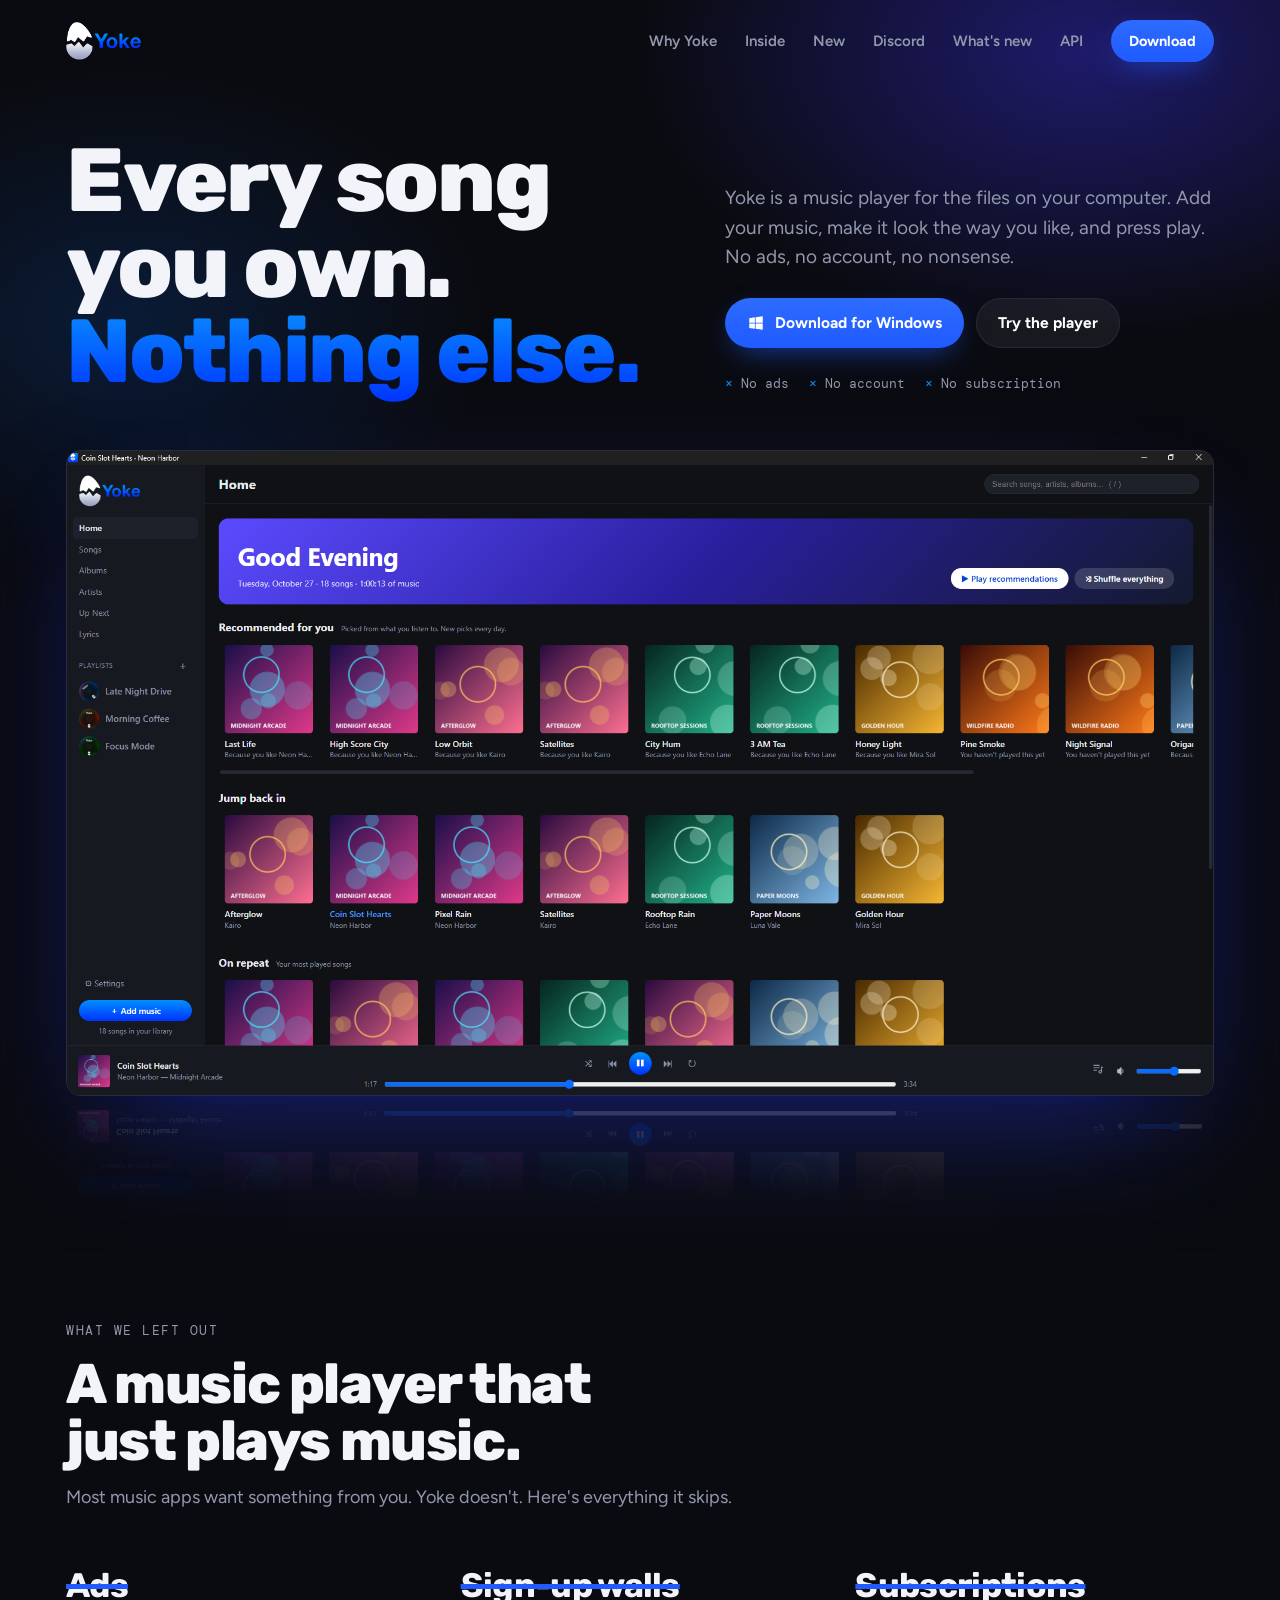
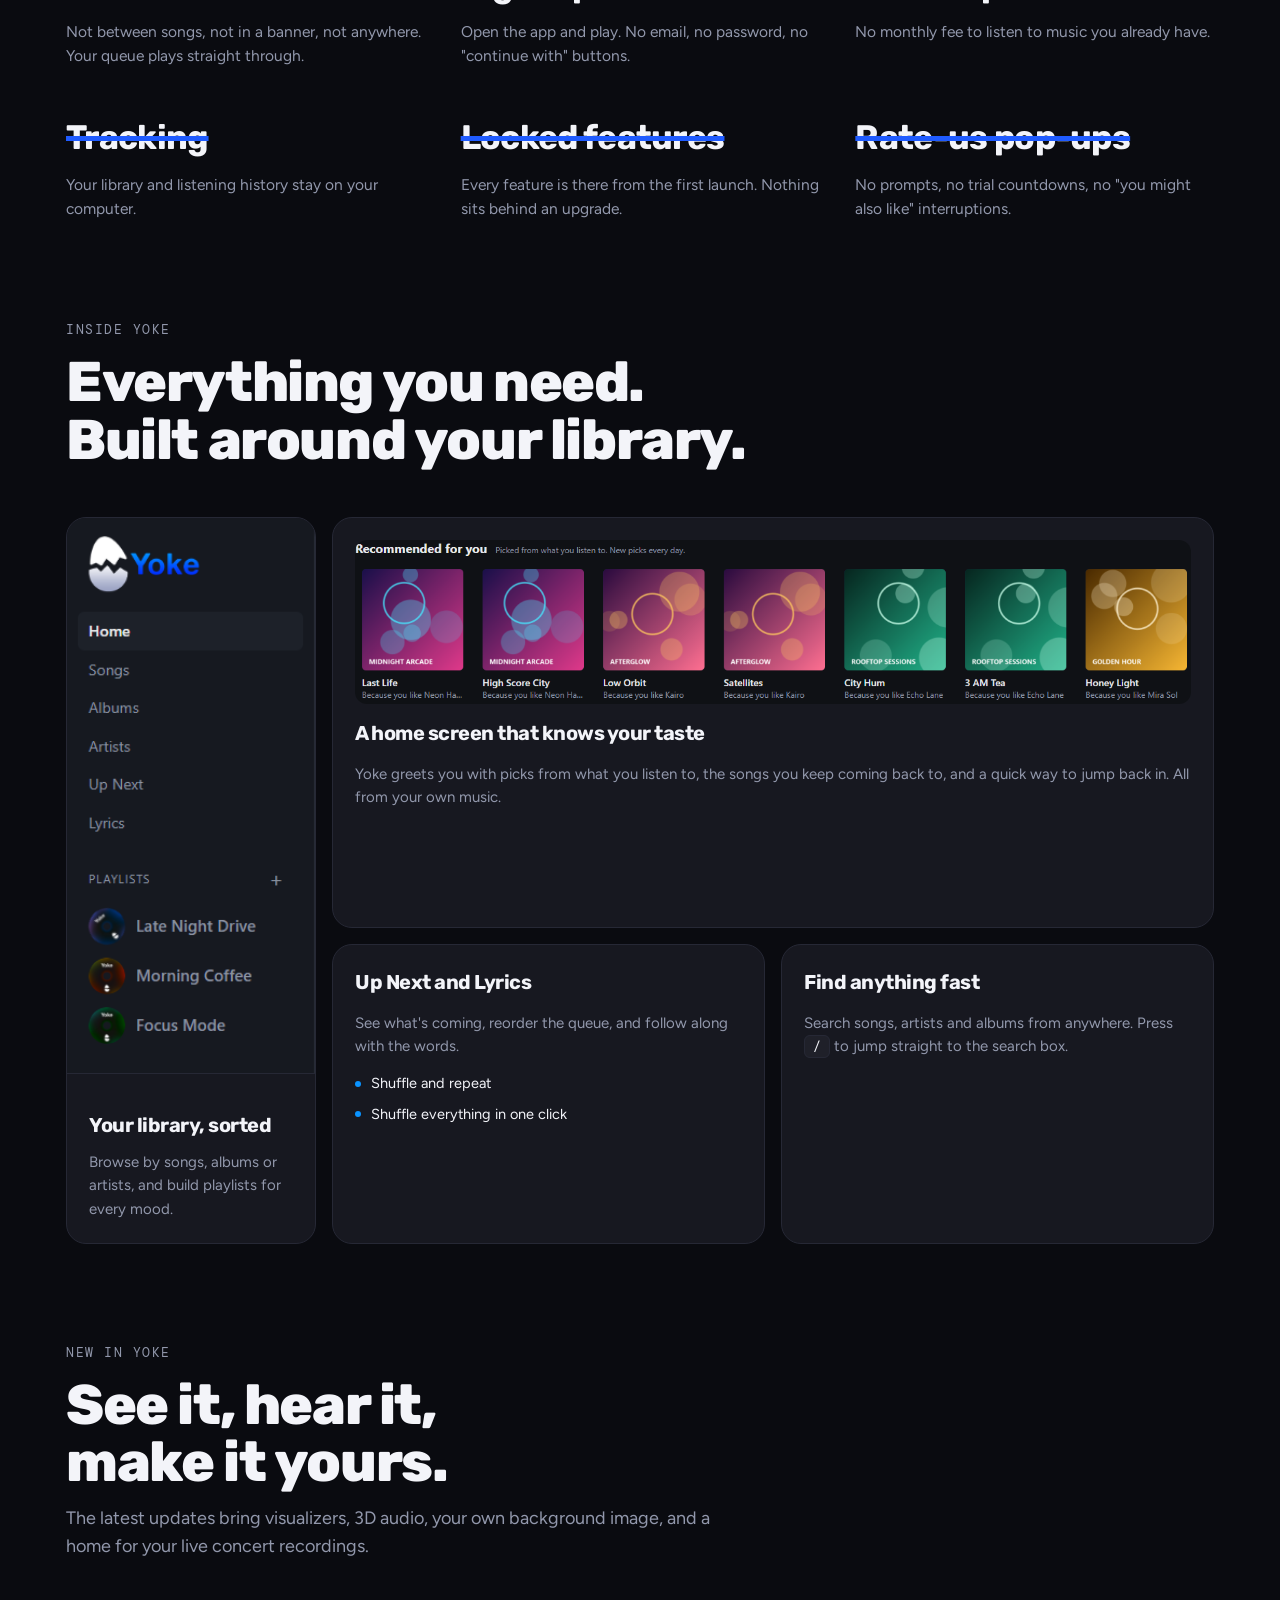
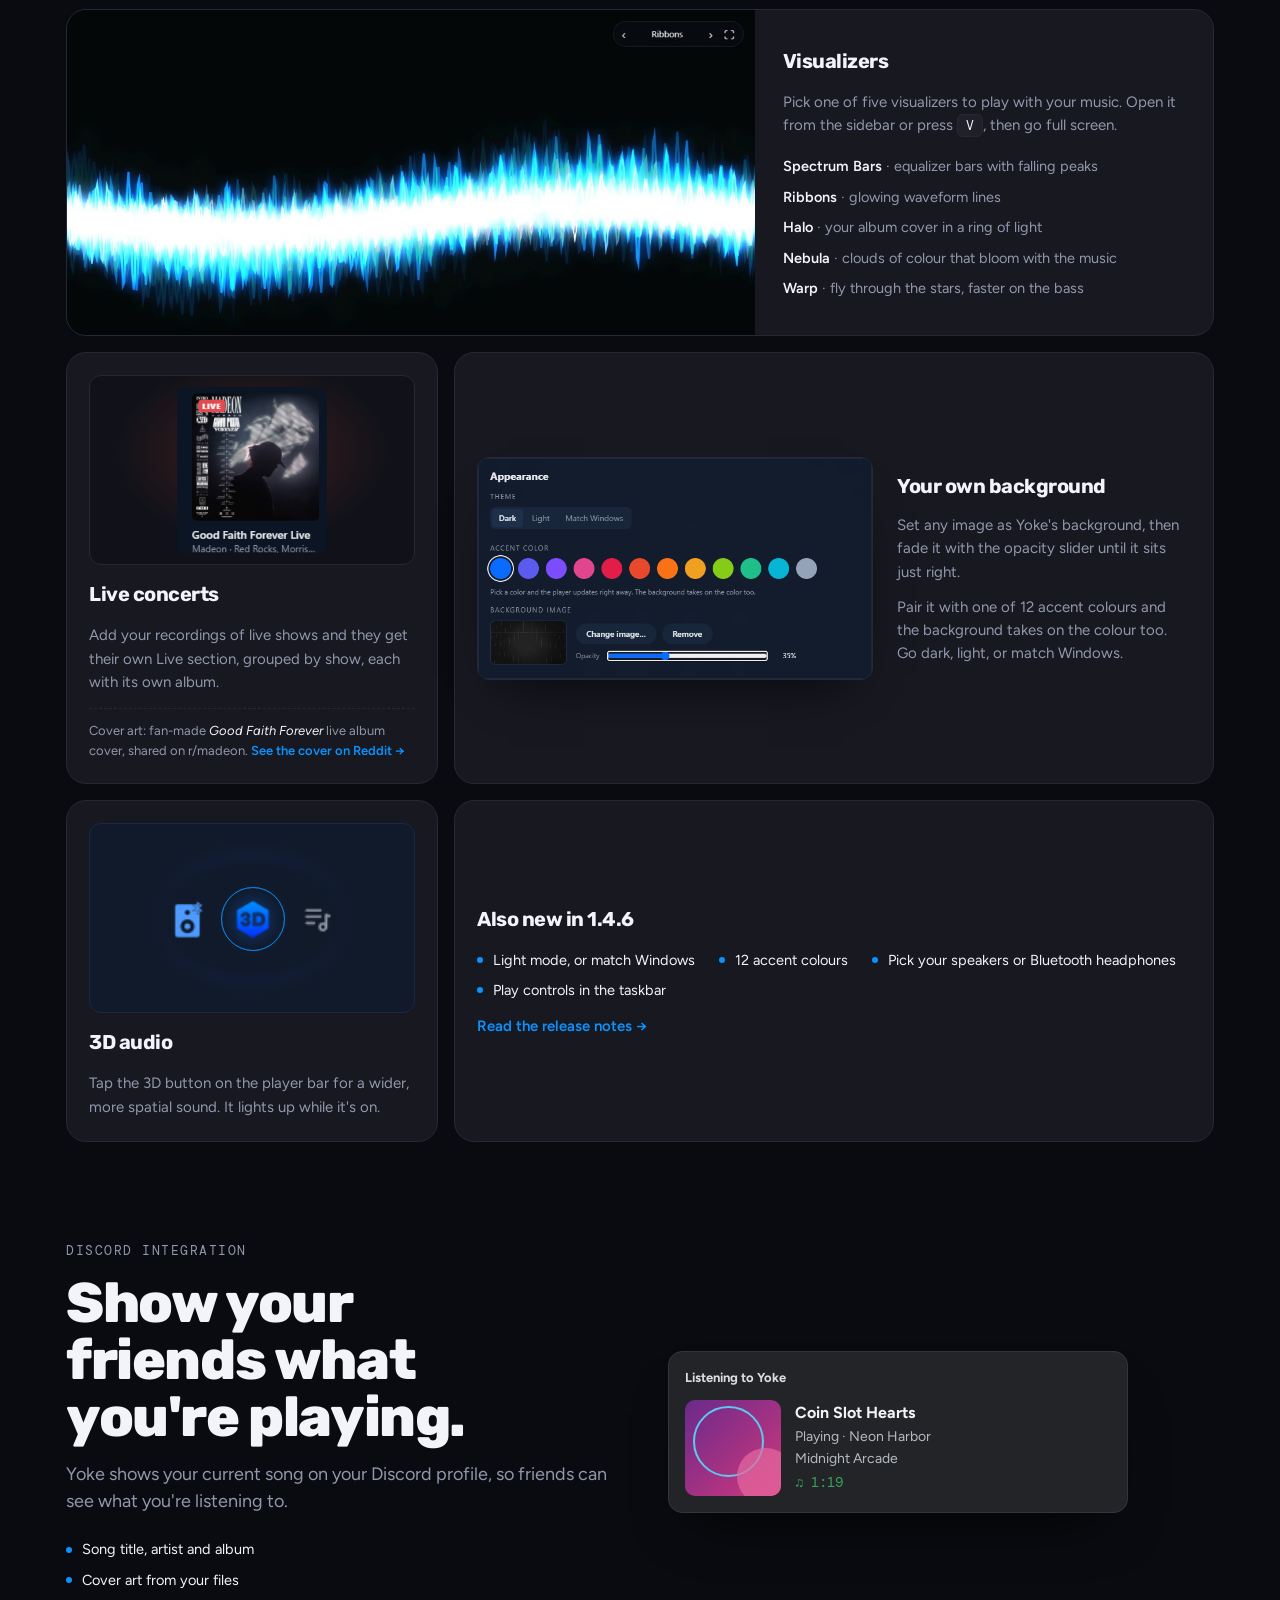
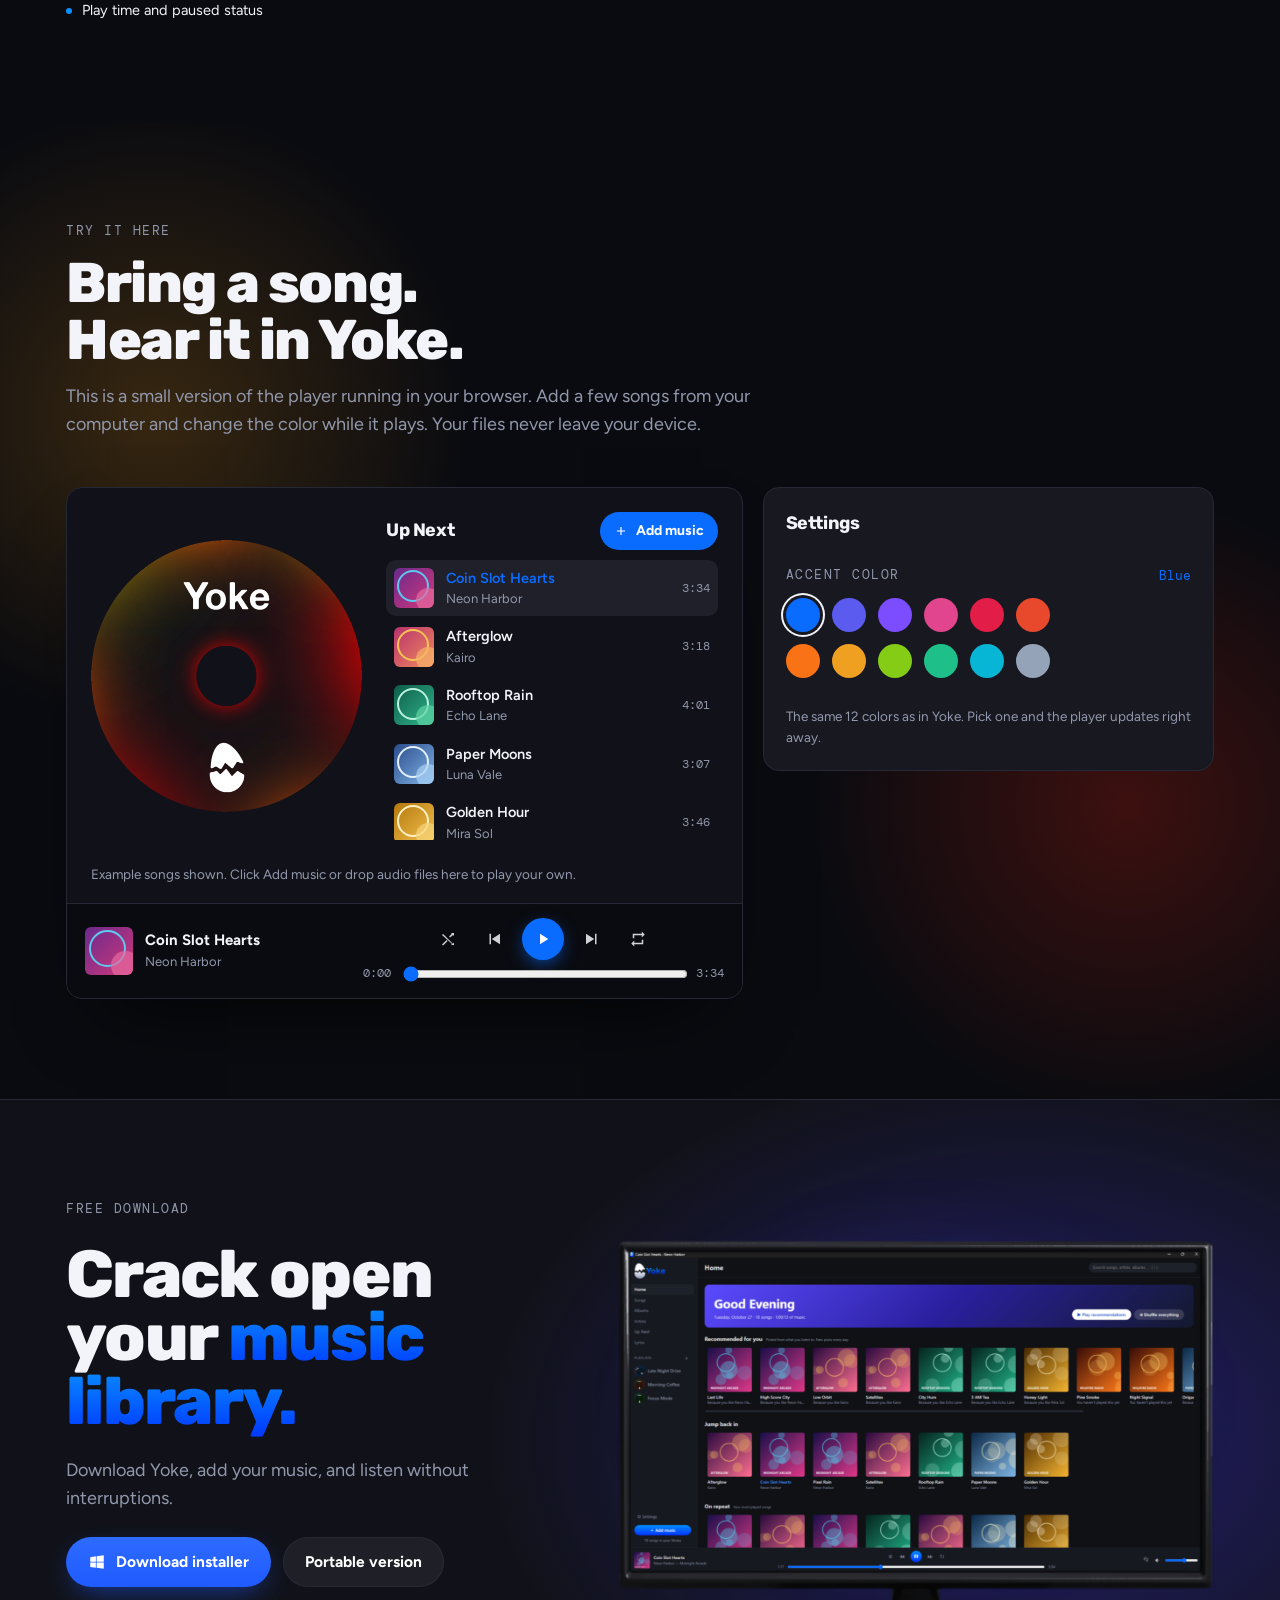
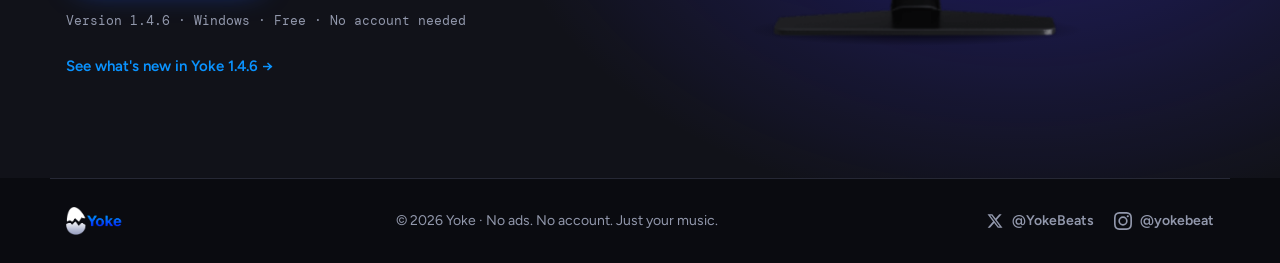
==== commit dc50e0dd: "Add Yoke API documentation page" ====
--- a/index.html
+++ b/index.html
@@ -32,6 +32,7 @@
     <a href="#new">New</a>
     <a href="#discord">Discord</a>
     <a href="whats-new.html">What's new</a>
+    <a href="api.html">API</a>
     <a class="btn" href="#download">Download</a>
   </nav>
 </header>
--- a/assets/site.css
+++ b/assets/site.css
@@ -309,6 +309,50 @@
 .r-sub li { display: grid; grid-template-columns: 10px minmax(0, 1fr); gap: 10px; font-size: 15px; color: var(--muted); }
 .r-sub li::before { content: ""; width: 8px; height: 1.5px; background: var(--line); transform: translateY(-4px); align-self: center; border-radius: 0; }
 
+/* API docs */
+.docs-req { font-family: var(--font-mono); font-size: 13px !important; color: var(--egg) !important; }
+.docs-layout { display: grid; grid-template-columns: 200px minmax(0, 860px); gap: 48px; padding-bottom: 110px; align-items: start; }
+.docs-toc { position: sticky; top: 24px; display: grid; gap: 2px; font-size: 14.5px; }
+.docs-toc .label { margin: 14px 0 6px; font-size: 11.5px; }
+.docs-toc .label:first-child { margin-top: 0; }
+.docs-toc a { color: var(--muted); text-decoration: none; padding: 4px 0; font-weight: 600; }
+.docs-toc a:hover { color: var(--ink); }
+.docs-body { display: grid; gap: 18px; min-width: 0; }
+.docs-body section { min-width: 0; background: var(--panel); border: 1px solid var(--line); border-radius: 16px; padding: 26px 26px 22px; scroll-margin-top: 24px; }
+.docs-body h2 { font-size: 28px; margin-bottom: 14px; }
+.docs-body h3 { font-family: var(--font-mono); font-size: 12.5px; font-weight: 500; text-transform: uppercase; letter-spacing: 0.12em; color: var(--blue-hi); margin: 22px 0 10px; }
+.docs-body p, .docs-body li { color: #C9CDDB; font-size: 16px; }
+.docs-body p { margin: 10px 0; }
+.docs-body b { color: var(--ink); }
+.docs-body a { color: var(--blue-hi); }
+.docs-muted { color: var(--muted) !important; font-size: 15px !important; }
+.docs-steps { margin: 0 0 14px; padding-left: 22px; display: grid; gap: 8px; }
+.docs-body code { font-family: var(--font-mono); font-size: 13.5px; background: var(--panel-hi); border: 1px solid var(--line); padding: 1px 6px; border-radius: 6px; color: var(--ink); }
+.docs-body pre { background: var(--bg); border: 1px solid var(--line); border-radius: 12px; padding: 16px 18px; overflow-x: auto; margin: 12px 0; }
+.docs-body pre code { background: none; border: 0; padding: 0; font-size: 13.5px; line-height: 1.6; color: #C9CDDB; }
+.docs-note { background: var(--panel-hi); border: 1px solid var(--line); border-left: 3px solid var(--blue-hi); border-radius: 10px; padding: 12px 16px; margin: 14px 0 4px; font-size: 15px; color: #C9CDDB; }
+.docs-note.warn { border-left-color: #F0A21E; }
+.docs-table { overflow-x: auto; margin: 12px 0; }
+.docs-table table { border-collapse: collapse; width: 100%; font-size: 15px; }
+.docs-table th, .docs-table td { text-align: left; padding: 9px 12px; border-bottom: 1px solid var(--line); vertical-align: top; color: #C9CDDB; }
+.docs-table th { font-family: var(--font-mono); font-size: 12px; font-weight: 500; text-transform: uppercase; letter-spacing: 0.1em; color: var(--muted); }
+.docs-body .ep { display: flex; flex-wrap: wrap; align-items: center; gap: 8px 10px; margin: 22px 0 6px; padding-top: 16px; border-top: 1px dashed var(--line); }
+.docs-body section > h2 + p + .ep, .docs-body section > h2 + .ep { border-top: 0; padding-top: 0; }
+.docs-body .ep code { font-size: 14px; }
+.docs-body .m { font-family: var(--font-mono); font-size: 11.5px; font-weight: 500; letter-spacing: 0.08em; padding: 3px 9px; border-radius: 999px; }
+.docs-body .m.get { background: rgba(59, 165, 92, .16); color: #3BA55C; }
+.docs-body .m.post { background: rgba(31, 91, 255, .18); color: var(--blue-hi); }
+.docs-body .m.delete { background: rgba(242, 63, 67, .16); color: #F2585B; }
+.docs-body .m.ws { background: rgba(90, 72, 255, .2); color: #9C8CFF; }
+.docs-body .scope { margin-left: auto; font-family: var(--font-mono); font-size: 11.5px; text-transform: uppercase; letter-spacing: 0.1em; color: var(--muted); border: 1px solid var(--line); border-radius: 999px; padding: 2px 9px; }
+@media (max-width: 900px) {
+  .docs-layout { grid-template-columns: minmax(0, 1fr); gap: 20px; }
+  .docs-toc { position: static; display: flex; flex-wrap: wrap; gap: 4px 16px; }
+  .docs-toc .label { width: 100%; margin: 8px 0 0; }
+  .docs-body section { padding: 20px 16px; }
+  .docs-body .scope { margin-left: 0; }
+}
+
 /* Social links */
 footer .social { display: flex; flex-wrap: wrap; gap: 8px 20px; align-items: center; }
 footer .social a { display: inline-flex; align-items: center; gap: 8px; color: var(--muted); text-decoration: none; font-weight: 600; }
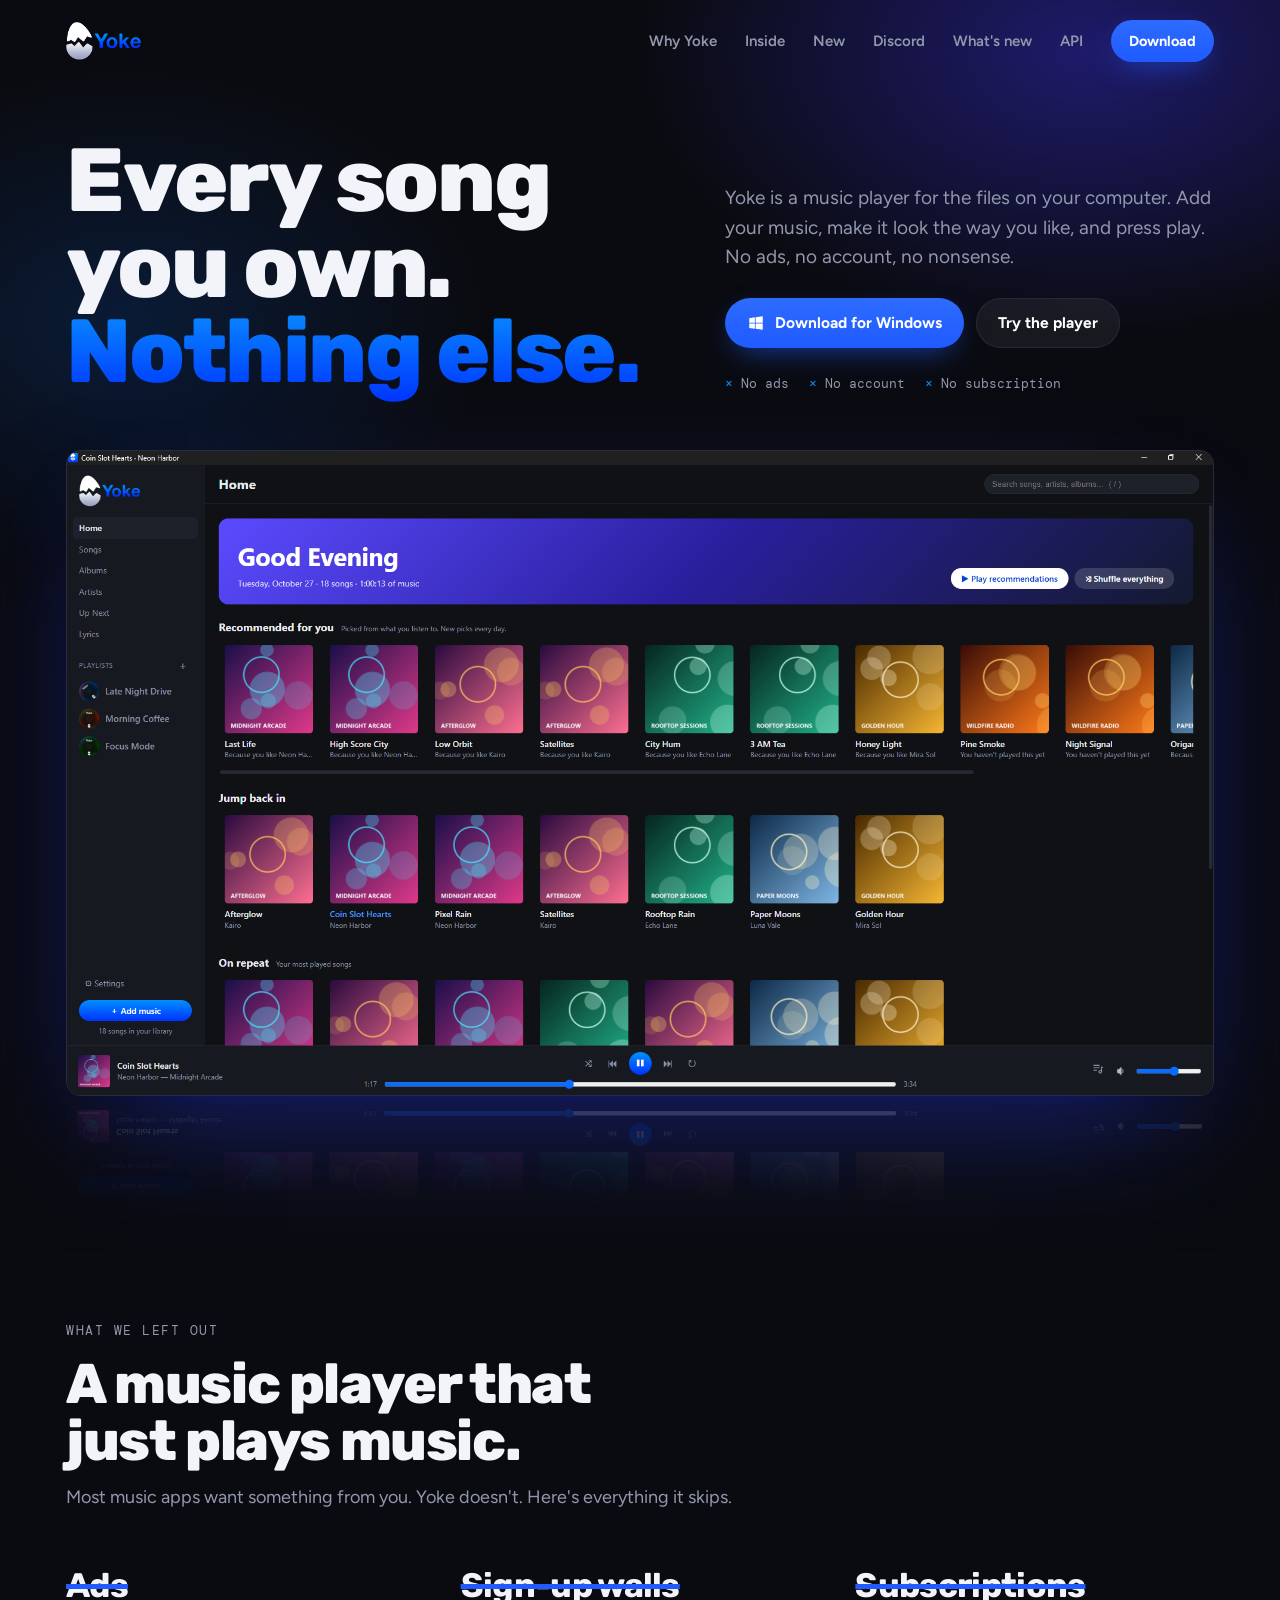
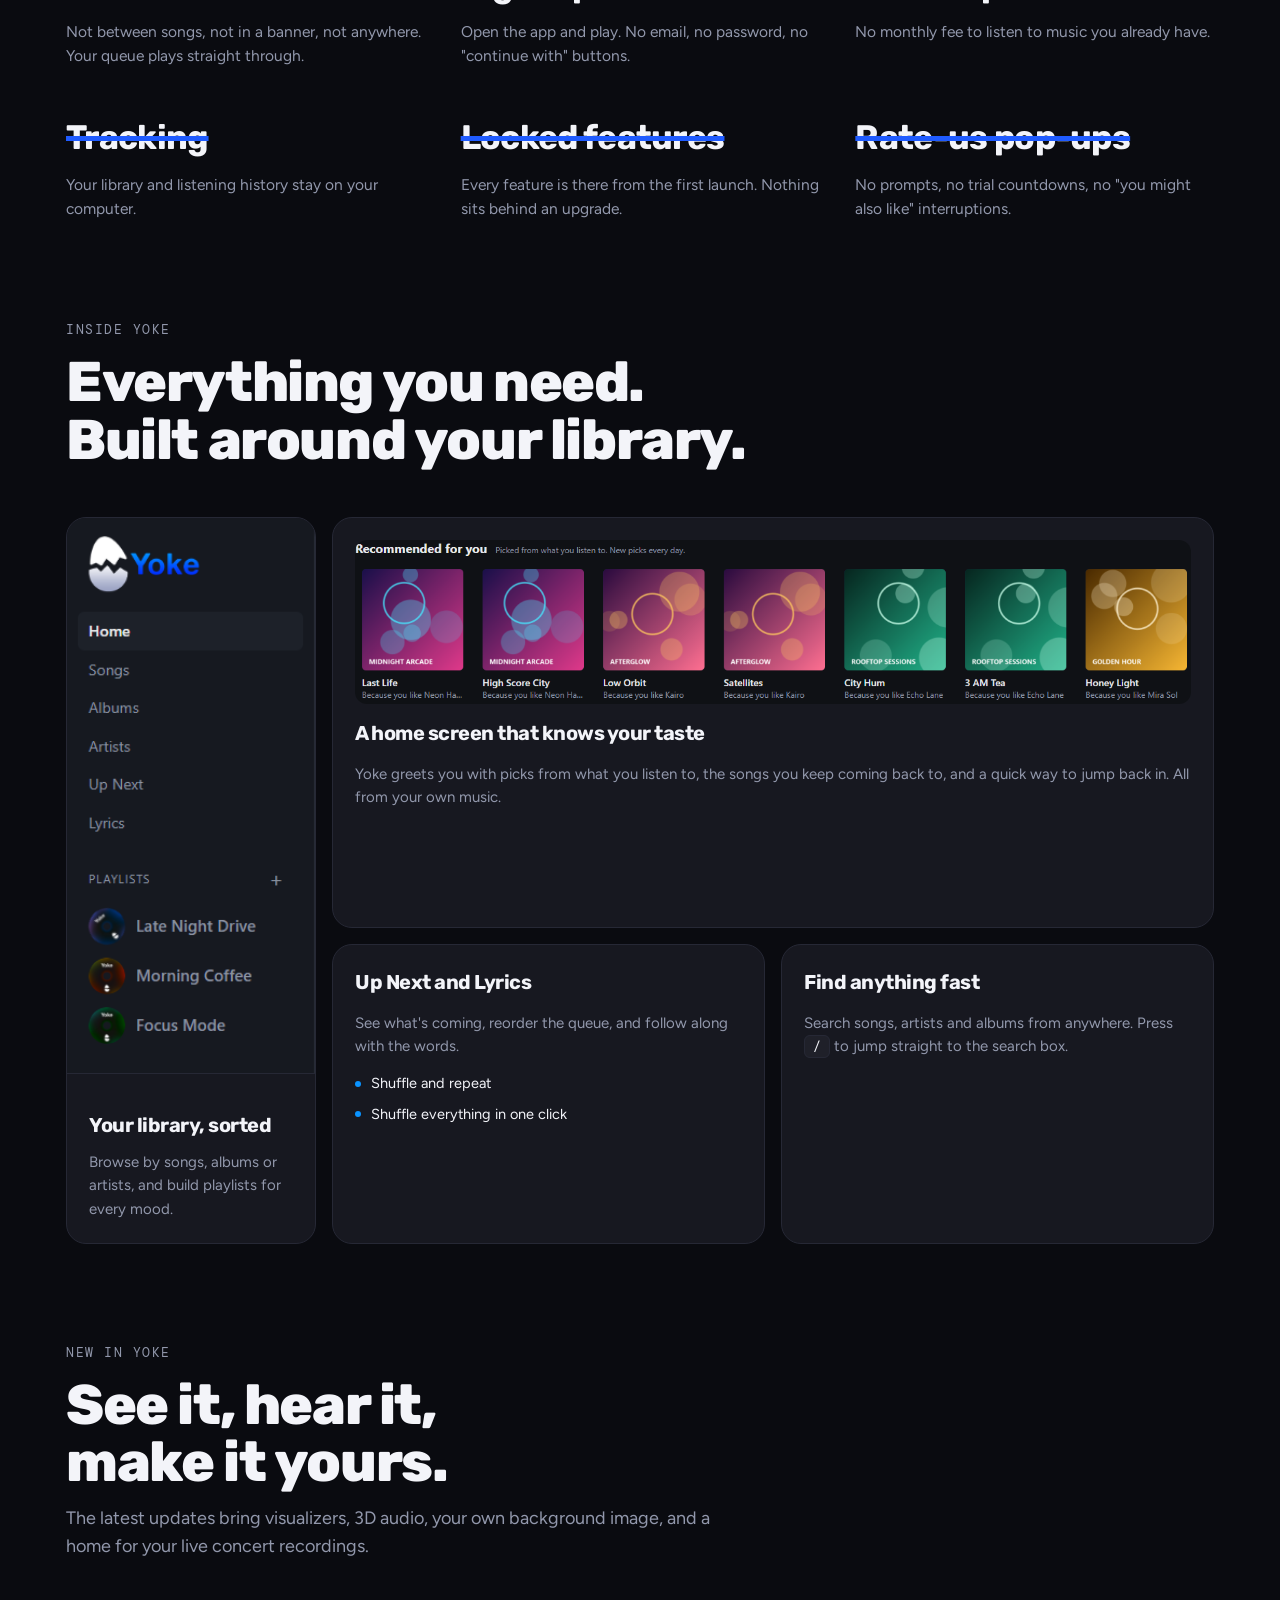
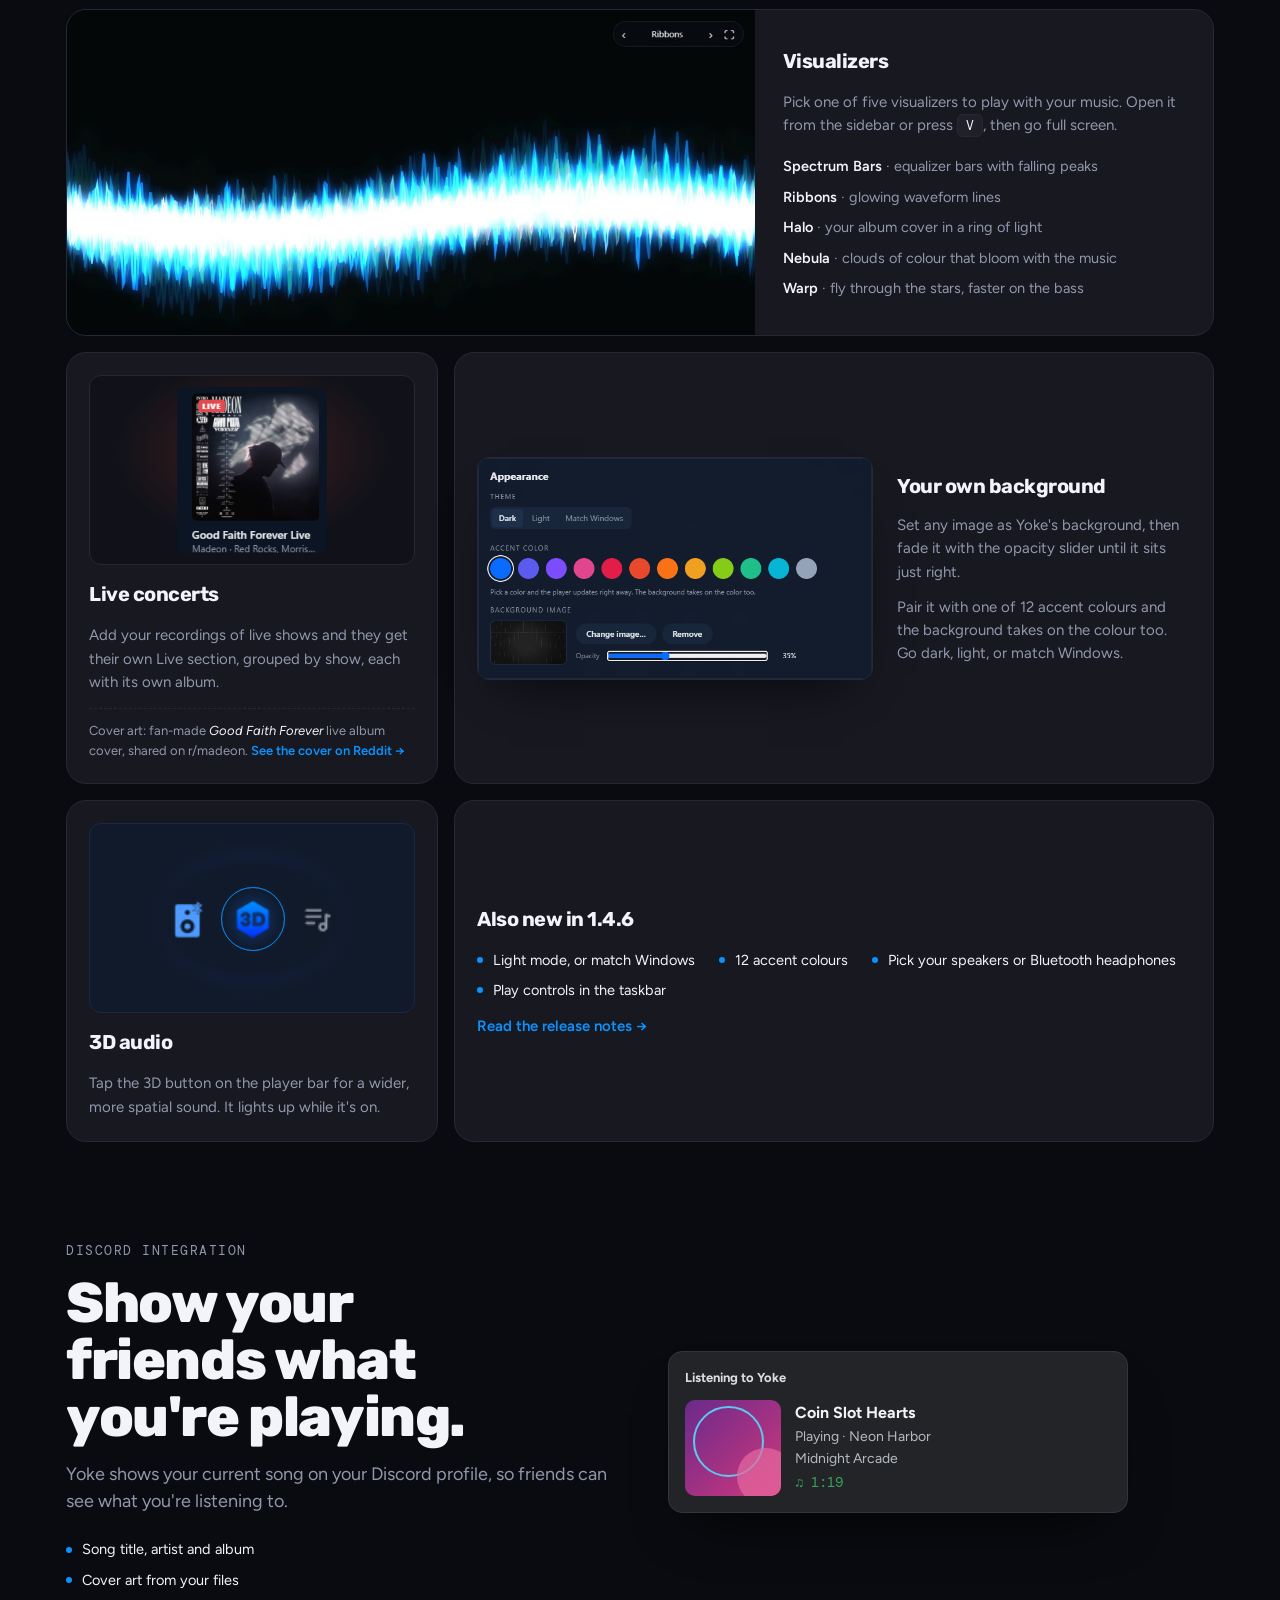
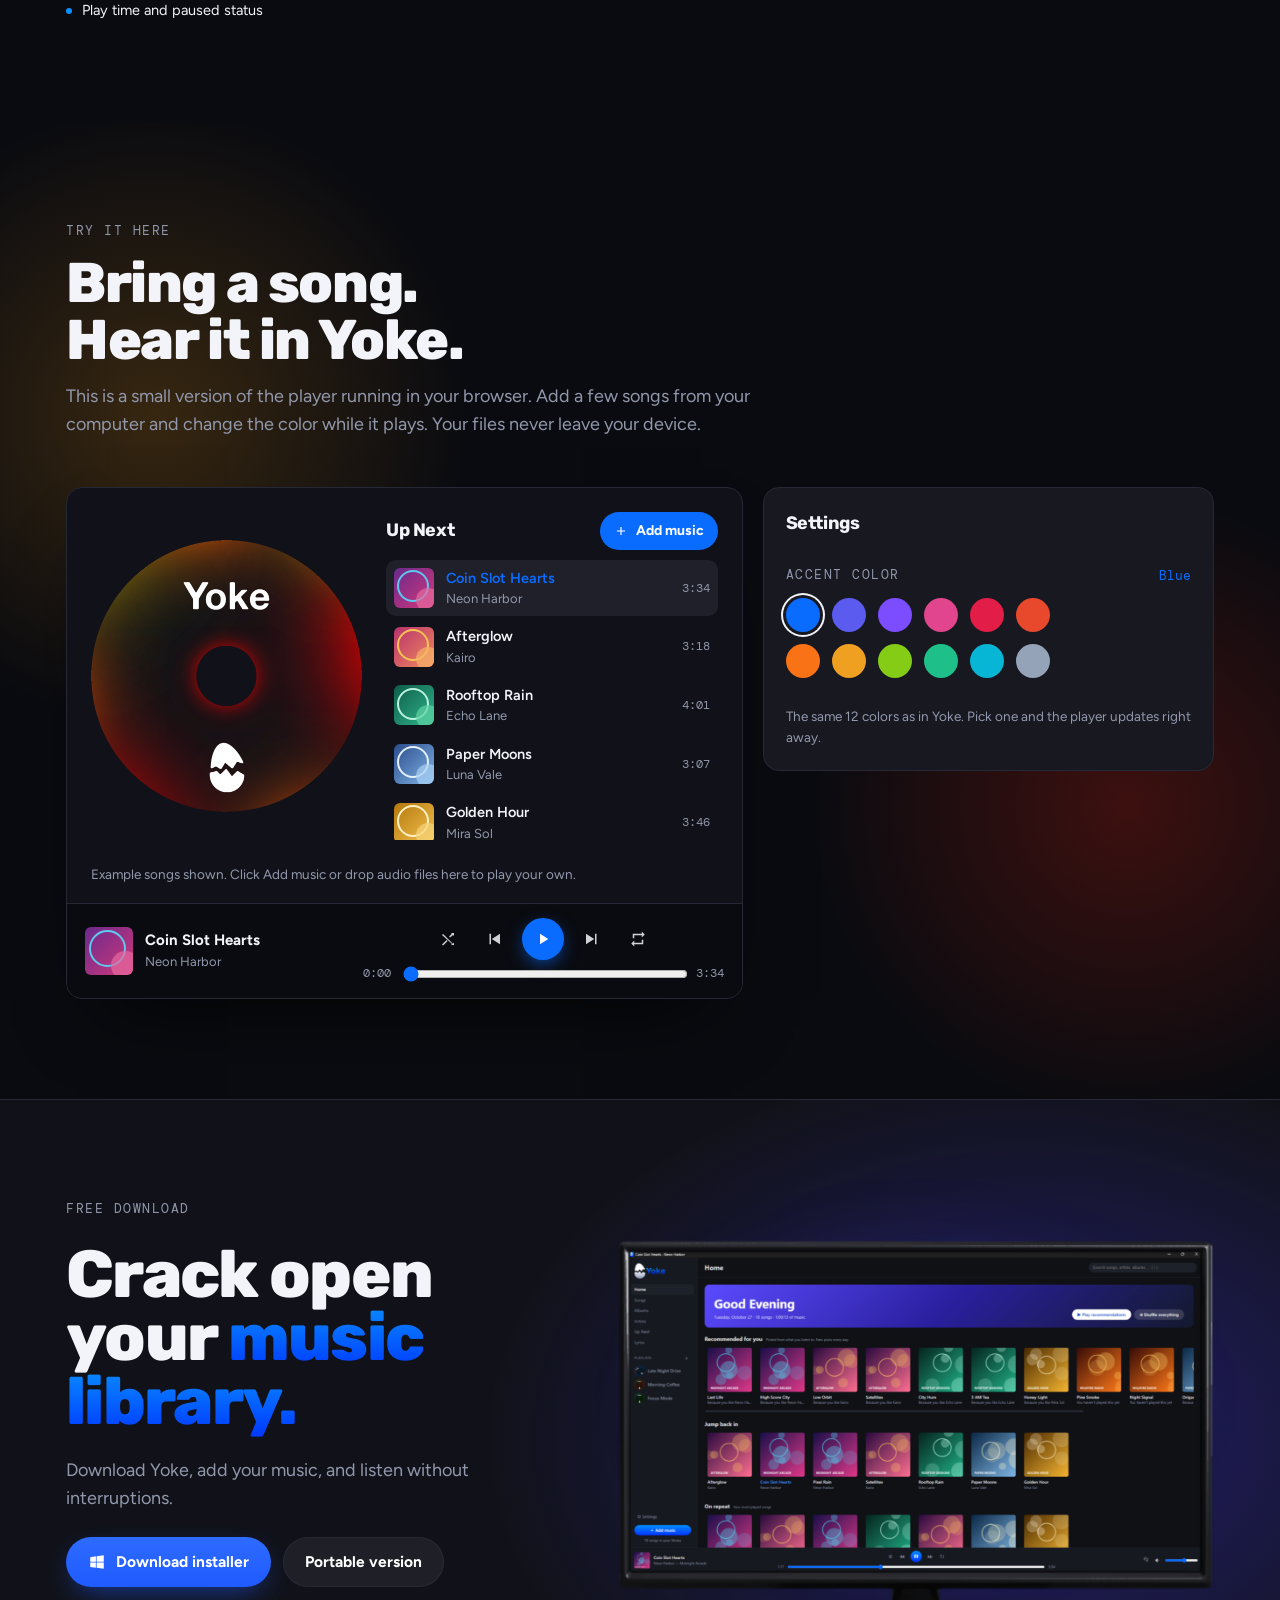
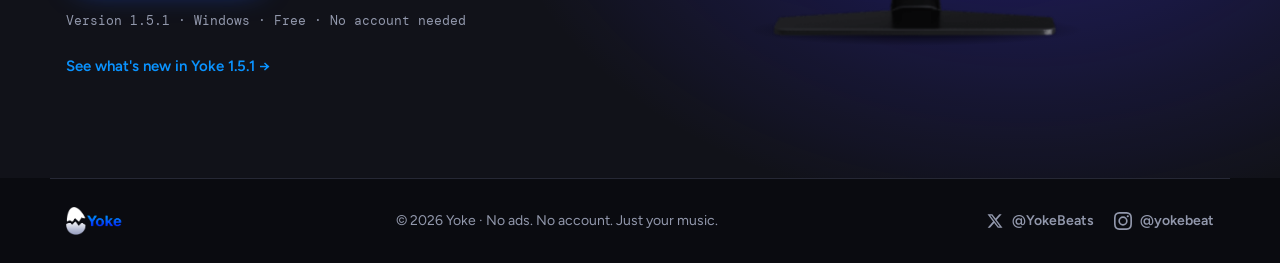
==== commit c3323388: "Yoke 1.5.1: release notes, download links; fix bold text in note sub-items" ====
--- a/index.html
+++ b/index.html
@@ -44,7 +44,7 @@
       <div>
         <p class="lede">Yoke is a music player for the files on your computer. Add your music, make it look the way you like, and press play. No ads, no account, no nonsense.</p>
         <div class="cta">
-          <a class="btn" data-dl="setup" href="https://github.com/Itz-Stickman/yoke-releases/releases/download/v1.4.6/Yoke-Setup-1.4.6.exe" target="_blank" rel="noopener"><svg viewBox="0 0 24 24" aria-hidden="true"><path d="M3 5.5 10.5 4.4v7.1H3zm8.5-1.2L21 3v8.5h-9.5zM3 12.5h7.5v7.1L3 18.5zm8.5 0H21V21l-9.5-1.3z"/></svg>Download for Windows</a>
+          <a class="btn" data-dl="setup" href="https://github.com/Itz-Stickman/yoke-releases/releases/download/v1.5.1/Yoke-Setup-1.5.1.exe" target="_blank" rel="noopener"><svg viewBox="0 0 24 24" aria-hidden="true"><path d="M3 5.5 10.5 4.4v7.1H3zm8.5-1.2L21 3v8.5h-9.5zM3 12.5h7.5v7.1L3 18.5zm8.5 0H21V21l-9.5-1.3z"/></svg>Download for Windows</a>
           <a class="btn ghost" href="#try">Try the player</a>
         </div>
         <div class="promise" aria-label="What Yoke doesn't have"><span>No ads</span><span>No account</span><span>No subscription</span></div>
@@ -266,11 +266,11 @@
       <h2>Crack open your <span class="grad">music library.</span></h2>
       <p>Download Yoke, add your music, and listen without interruptions.</p>
       <div class="dl-row">
-        <a class="btn" data-dl="setup" href="https://github.com/Itz-Stickman/yoke-releases/releases/download/v1.4.6/Yoke-Setup-1.4.6.exe" target="_blank" rel="noopener"><svg viewBox="0 0 24 24" aria-hidden="true"><path d="M3 5.5 10.5 4.4v7.1H3zm8.5-1.2L21 3v8.5h-9.5zM3 12.5h7.5v7.1L3 18.5zm8.5 0H21V21l-9.5-1.3z"/></svg>Download installer</a>
-        <a class="btn ghost" data-dl="portable" href="https://github.com/Itz-Stickman/yoke-releases/releases/download/v1.4.6/Yoke-1.4.6-portable.exe" target="_blank" rel="noopener">Portable version</a>
-      </div>
-      <span class="meta">Version <span data-version>1.4.6</span> · Windows · Free · No account needed</span>
-      <a class="changelog" href="whats-new.html">See what's new in Yoke <span data-version>1.4.6</span> →</a>
+        <a class="btn" data-dl="setup" href="https://github.com/Itz-Stickman/yoke-releases/releases/download/v1.5.1/Yoke-Setup-1.5.1.exe" target="_blank" rel="noopener"><svg viewBox="0 0 24 24" aria-hidden="true"><path d="M3 5.5 10.5 4.4v7.1H3zm8.5-1.2L21 3v8.5h-9.5zM3 12.5h7.5v7.1L3 18.5zm8.5 0H21V21l-9.5-1.3z"/></svg>Download installer</a>
+        <a class="btn ghost" data-dl="portable" href="https://github.com/Itz-Stickman/yoke-releases/releases/download/v1.5.1/Yoke-1.5.1-portable.exe" target="_blank" rel="noopener">Portable version</a>
+      </div>
+      <span class="meta">Version <span data-version>1.5.1</span> · Windows · Free · No account needed</span>
+      <a class="changelog" href="whats-new.html">See what's new in Yoke <span data-version>1.5.1</span> →</a>
       </div>
       <div class="monitor"><img src="assets/yoke-monitor.png" alt="Yoke running on a desktop monitor, showing the Home screen and the player bar." width="1360" height="908" loading="lazy"></div>
     </div>
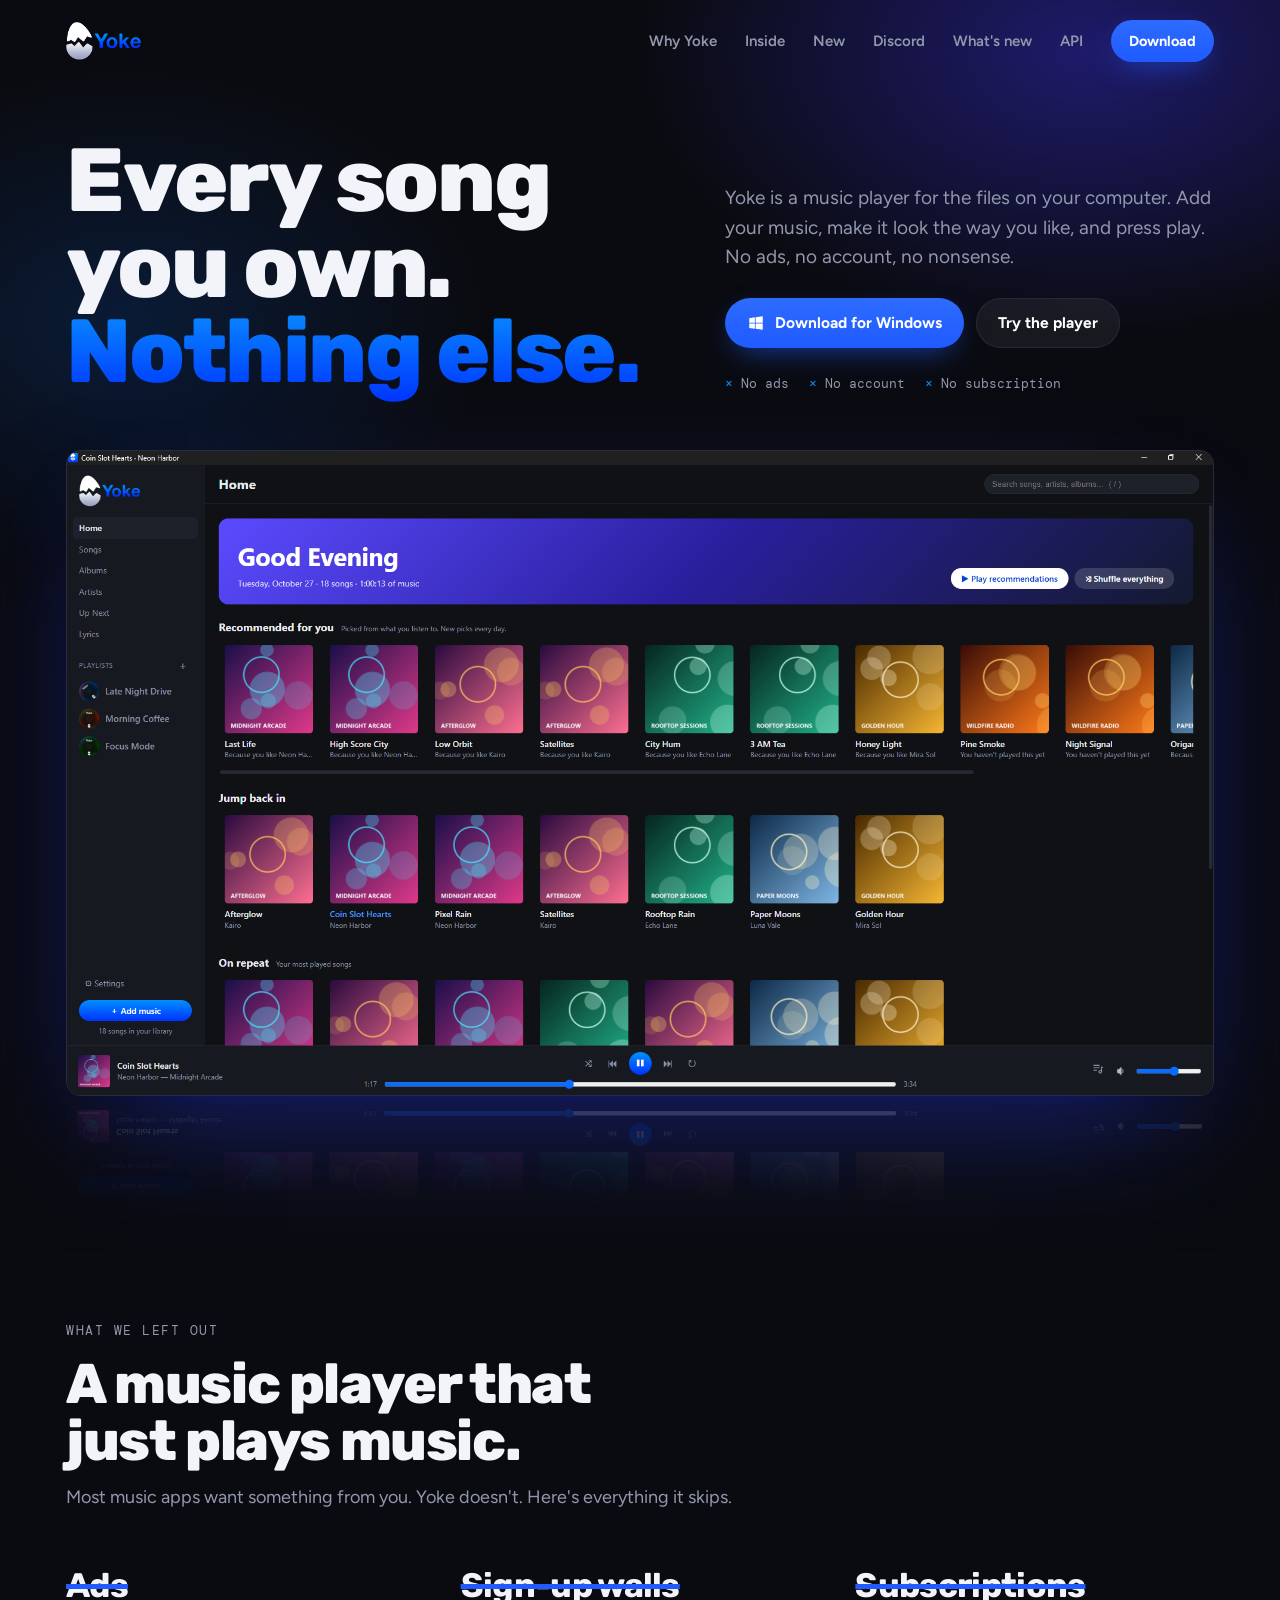
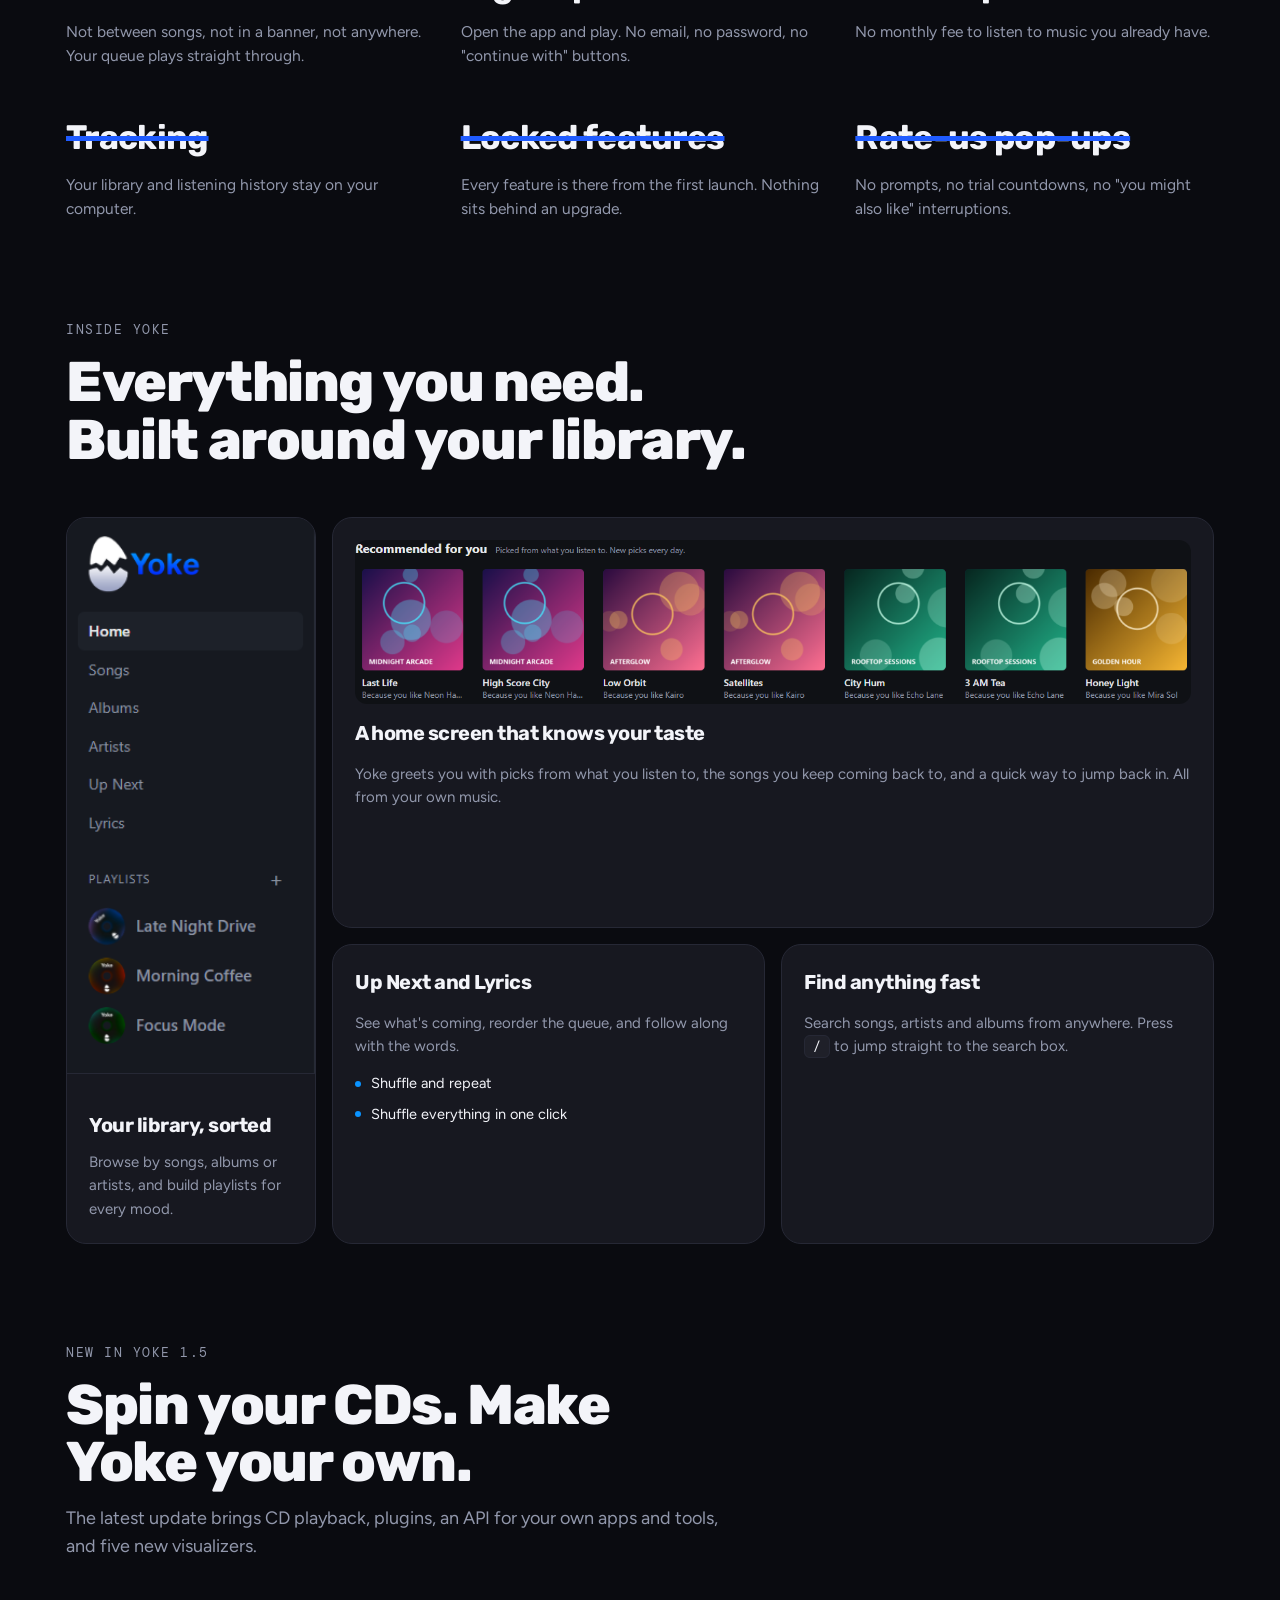
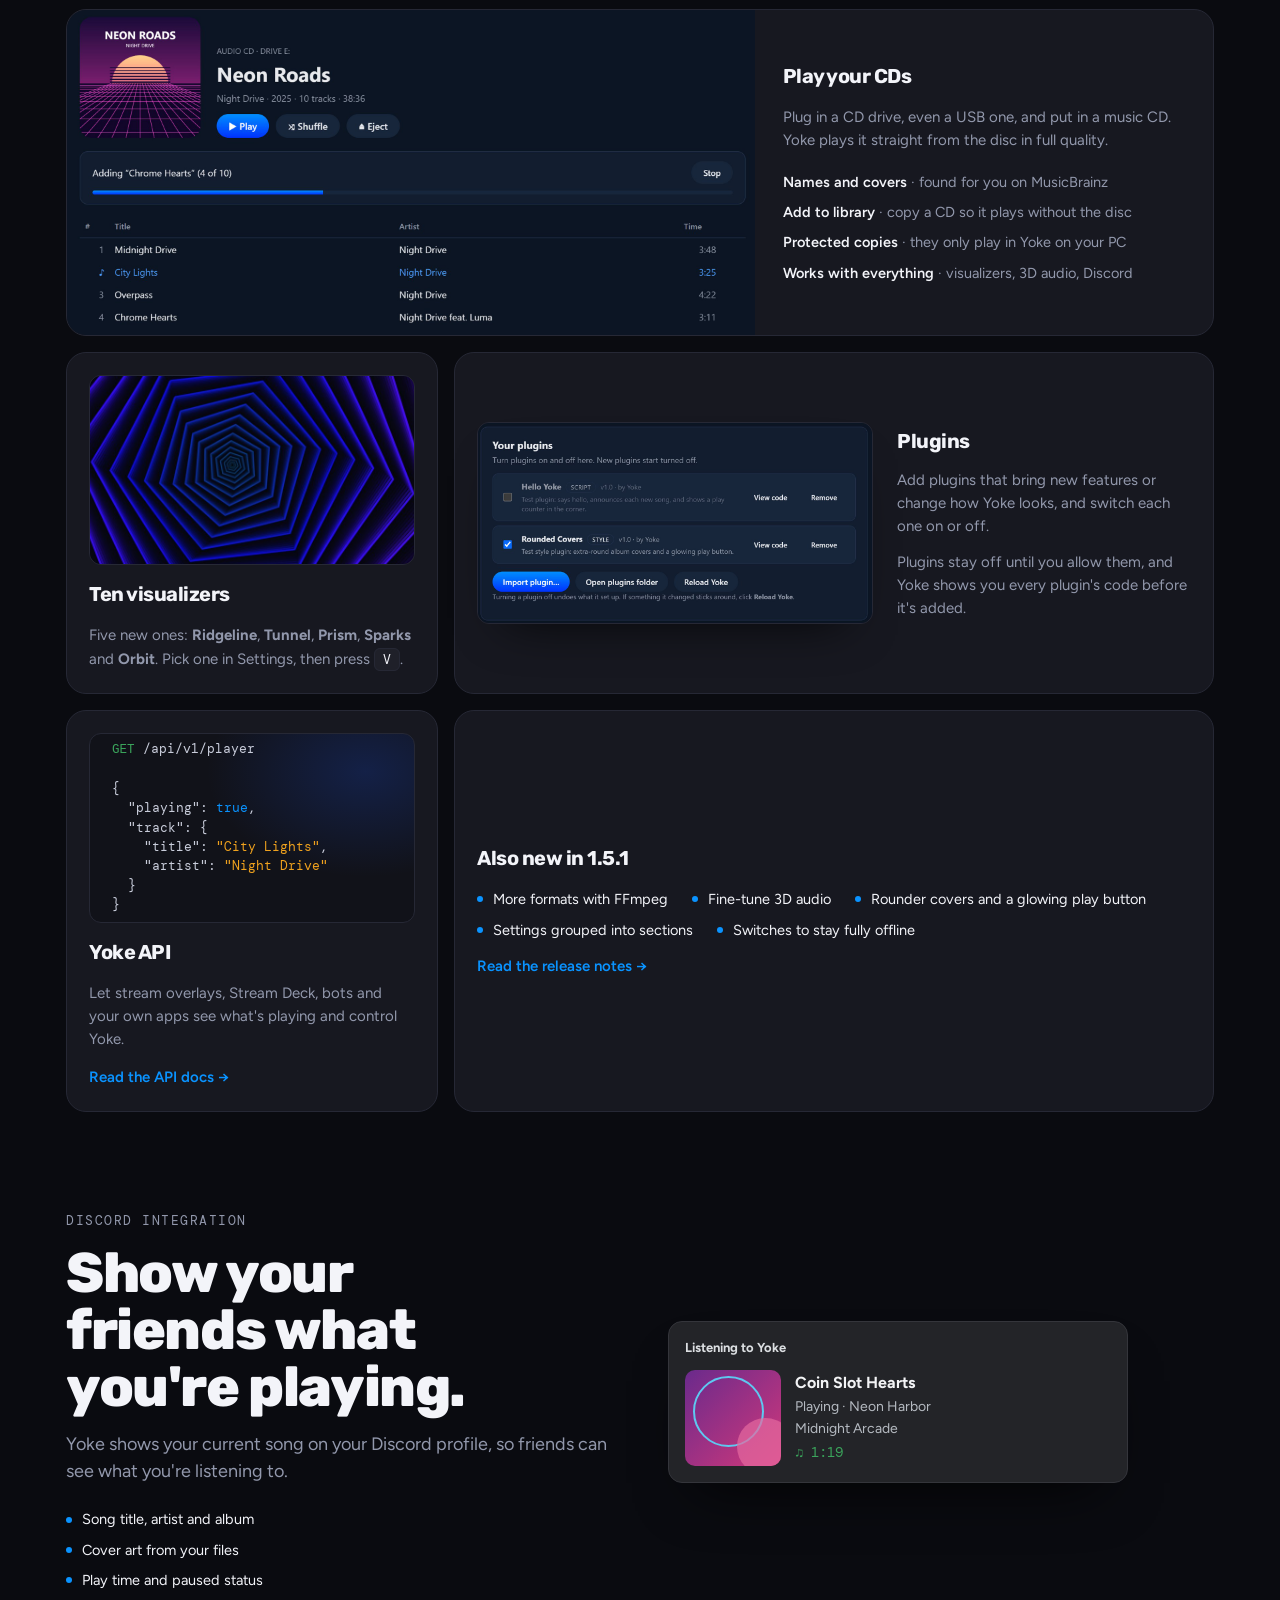
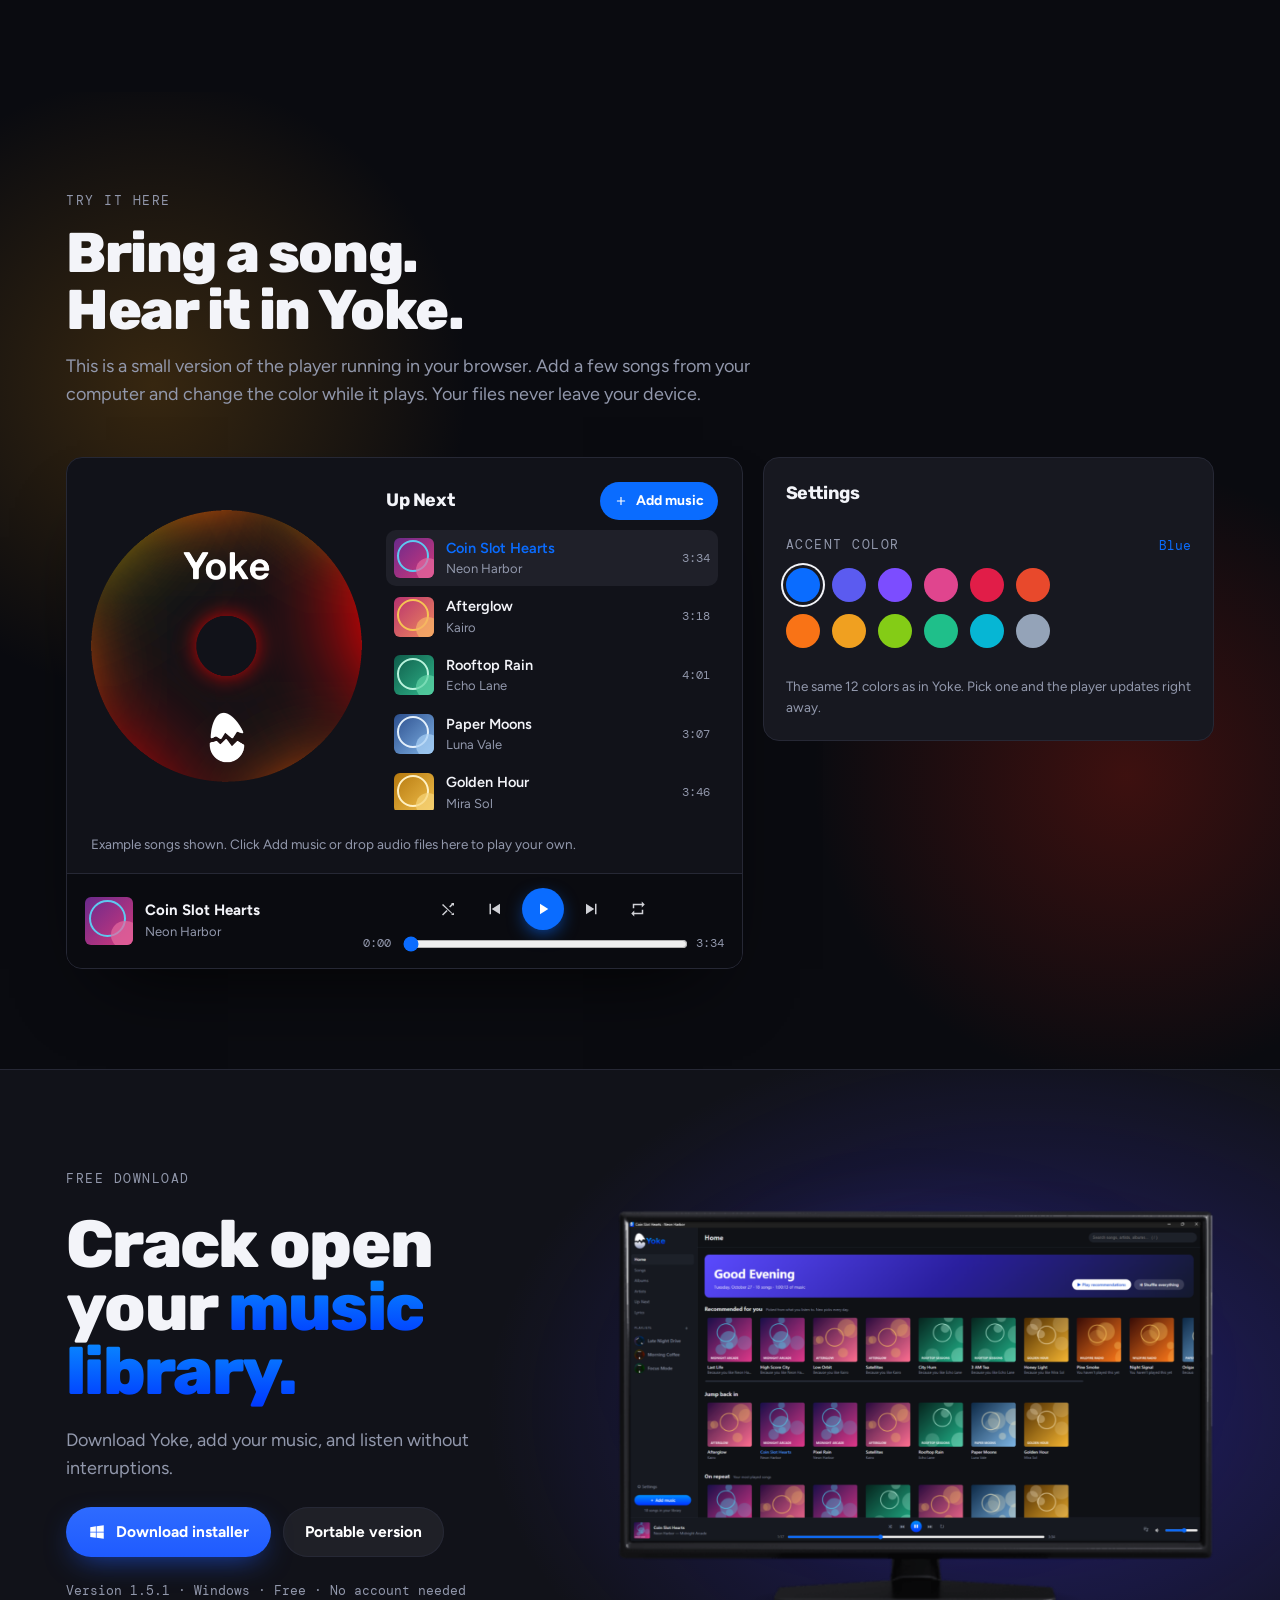
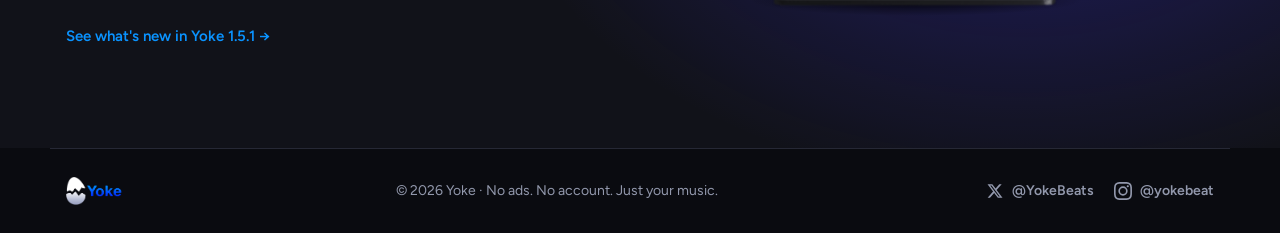
==== commit afd637dc: "Update New in Yoke for 1.5: CDs, plugins, API, ten visualizers" ====
--- a/index.html
+++ b/index.html
@@ -109,56 +109,59 @@
   <section class="block" id="new" style="padding-top:0">
     <div class="wrap">
       <div class="sec-head">
-        <span class="label">New in Yoke</span>
-        <h2>See it, hear it, make it yours.</h2>
-        <p>The latest updates bring visualizers, 3D audio, your own background image, and a home for your live concert recordings.</p>
+        <span class="label">New in Yoke 1.5</span>
+        <h2>Spin your CDs. Make Yoke your own.</h2>
+        <p>The latest update brings CD playback, plugins, an API for your own apps and tools, and five new visualizers.</p>
       </div>
       <div class="fresh">
         <article class="card viz">
-          <div class="viz-shot"><img src="assets/feature-visualizer.jpg" alt="The Ribbons visualizer in Yoke: glowing blue waveform lines across a black screen." width="1032" height="488" loading="lazy"></div>
+          <div class="viz-shot"><img src="assets/feature-cd.jpg" alt="Yoke's CD page playing an album from drive E, with its cover, Play, Shuffle and Eject buttons, and the CD being added to the library, track 4 of 10." width="1032" height="488" loading="lazy"></div>
           <div class="viz-text">
-            <h3>Visualizers</h3>
-            <p>Pick one of five visualizers to play with your music. Open it from the sidebar or press <span class="kbd">V</span>, then go full screen.</p>
+            <h3>Play your CDs</h3>
+            <p>Plug in a CD drive, even a USB one, and put in a music CD. Yoke plays it straight from the disc in full quality.</p>
             <ul class="viz-list">
-              <li><b>Spectrum Bars</b> · equalizer bars with falling peaks</li>
-              <li><b>Ribbons</b> · glowing waveform lines</li>
-              <li><b>Halo</b> · your album cover in a ring of light</li>
-              <li><b>Nebula</b> · clouds of colour that bloom with the music</li>
-              <li><b>Warp</b> · fly through the stars, faster on the bass</li>
+              <li><b>Names and covers</b> · found for you on MusicBrainz</li>
+              <li><b>Add to library</b> · copy a CD so it plays without the disc</li>
+              <li><b>Protected copies</b> · they only play in Yoke on your PC</li>
+              <li><b>Works with everything</b> · visualizers, 3D audio, Discord</li>
             </ul>
           </div>
         </article>
         <article class="card small">
-          <div class="feature-art live-art"><img src="assets/feature-live.png" alt="A live concert recording in Yoke's Live section, marked with a red LIVE tag, using a fan-made Good Faith Forever cover." width="190" height="210" loading="lazy"></div>
-          <h3>Live concerts</h3>
-          <p>Add your recordings of live shows and they get their own Live section, grouped by show, each with its own album.</p>
-          <p class="credit">Cover art: fan-made <cite>Good Faith Forever</cite> live album cover, shared on r/madeon. <a href="https://www.reddit.com/r/madeon/comments/1of21en/good_faith_forever_the_live_album/" target="_blank" rel="noopener">See the cover on Reddit →</a></p>
+          <div class="feature-art viz-art"><img src="assets/feature-viz-tunnel.jpg" alt="The Tunnel visualizer: glowing blue and purple hexagon rings rushing toward you." width="360" height="200" loading="lazy"></div>
+          <h3>Ten visualizers</h3>
+          <p>Five new ones: <b>Ridgeline</b>, <b>Tunnel</b>, <b>Prism</b>, <b>Sparks</b> and <b>Orbit</b>. Pick one in Settings, then press <span class="kbd">V</span>.</p>
         </article>
         <article class="card wide">
-          <div class="shot-frame"><img src="assets/feature-appearance.png" alt="Yoke's Appearance settings: a Dark, Light or Match Windows theme switch, 12 accent colours, and a background image with Change image, Remove and an opacity slider set to 35%." width="680" height="382" loading="lazy"></div>
+          <div class="shot-frame"><img src="assets/feature-plugins.jpg" alt="Yoke's Plugins settings: two plugins with on/off switches, View code and Remove buttons, and an Import plugin button." width="680" height="344" loading="lazy"></div>
           <div class="wide-text">
-            <h3>Your own background</h3>
-            <p>Set any image as Yoke's background, then fade it with the opacity slider until it sits just right.</p>
-            <p>Pair it with one of 12 accent colours and the background takes on the colour too. Go dark, light, or match Windows.</p>
+            <h3>Plugins</h3>
+            <p>Add plugins that bring new features or change how Yoke looks, and switch each one on or off.</p>
+            <p>Plugins stay off until you allow them, and Yoke shows you every plugin's code before it's added.</p>
           </div>
         </article>
         <article class="card small">
-          <div class="feature-art d3-art" style="border-color: #1C2840">
-            <span class="d3-shot">
-              <img src="assets/feature-3d.png" alt="Yoke's player bar buttons, with the 3D audio button switched on and glowing blue." width="125" height="81" loading="lazy">
-              <span class="d3-anchor" aria-hidden="true"><span class="ring r1"></span><span class="ring r2"></span><span class="ring r3"></span></span>
-            </span>
-          </div>
-          <h3>3D audio</h3>
-          <p>Tap the 3D button on the player bar for a wider, more spatial sound. It lights up while it's on.</p>
+          <div class="feature-art api-art" aria-hidden="true"><pre><span class="m">GET</span> /api/v1/player
+
+{
+  "playing": <span class="v">true</span>,
+  "track": {
+    "title": <span class="s">"City Lights"</span>,
+    "artist": <span class="s">"Night Drive"</span>
+  }
+}</pre></div>
+          <h3>Yoke API</h3>
+          <p>Let stream overlays, Stream Deck, bots and your own apps see what's playing and control Yoke.</p>
+          <a class="changelog" href="api.html">Read the API docs →</a>
         </article>
         <article class="card also">
-          <h3>Also new in 1.4.6</h3>
+          <h3>Also new in 1.5.1</h3>
           <ul class="mini-list">
-            <li>Light mode, or match Windows</li>
-            <li>12 accent colours</li>
-            <li>Pick your speakers or Bluetooth headphones</li>
-            <li>Play controls in the taskbar</li>
+            <li>More formats with FFmpeg</li>
+            <li>Fine-tune 3D audio</li>
+            <li>Rounder covers and a glowing play button</li>
+            <li>Settings grouped into sections</li>
+            <li>Switches to stay fully offline</li>
           </ul>
           <a class="changelog" href="whats-new.html">Read the release notes →</a>
         </article>
--- a/assets/site.css
+++ b/assets/site.css
@@ -308,6 +308,19 @@
 .r-sub { margin: 10px 0 2px; padding: 0; list-style: none; display: grid; gap: 7px; }
 .r-sub li { display: grid; grid-template-columns: 10px minmax(0, 1fr); gap: 10px; font-size: 15px; color: var(--muted); }
 .r-sub li::before { content: ""; width: 8px; height: 1.5px; background: var(--line); transform: translateY(-4px); align-self: center; border-radius: 0; }
+
+/* New in Yoke: visualizer still and API sample */
+.feature-art.viz-art { background: #03070A; }
+.viz-art img { width: 100%; height: 100%; object-fit: cover; }
+.feature-art.api-art {
+  place-items: center start; padding: 0 22px;
+  background: radial-gradient(70% 80% at 85% 20%, rgba(31, 91, 255, .2), transparent 70%), var(--bg-2);
+}
+.api-art pre { margin: 0; font: 12.5px/1.55 var(--font-mono); color: #C9CDDB; white-space: pre; }
+.api-art .m { color: #3BA55C; font-weight: 500; }
+.api-art .v { color: var(--blue-hi); }
+.api-art .s { color: #F0A21E; }
+.card.small .changelog { margin-top: auto; }
 
 /* API docs */
 .docs-req { font-family: var(--font-mono); font-size: 13px !important; color: var(--egg) !important; }
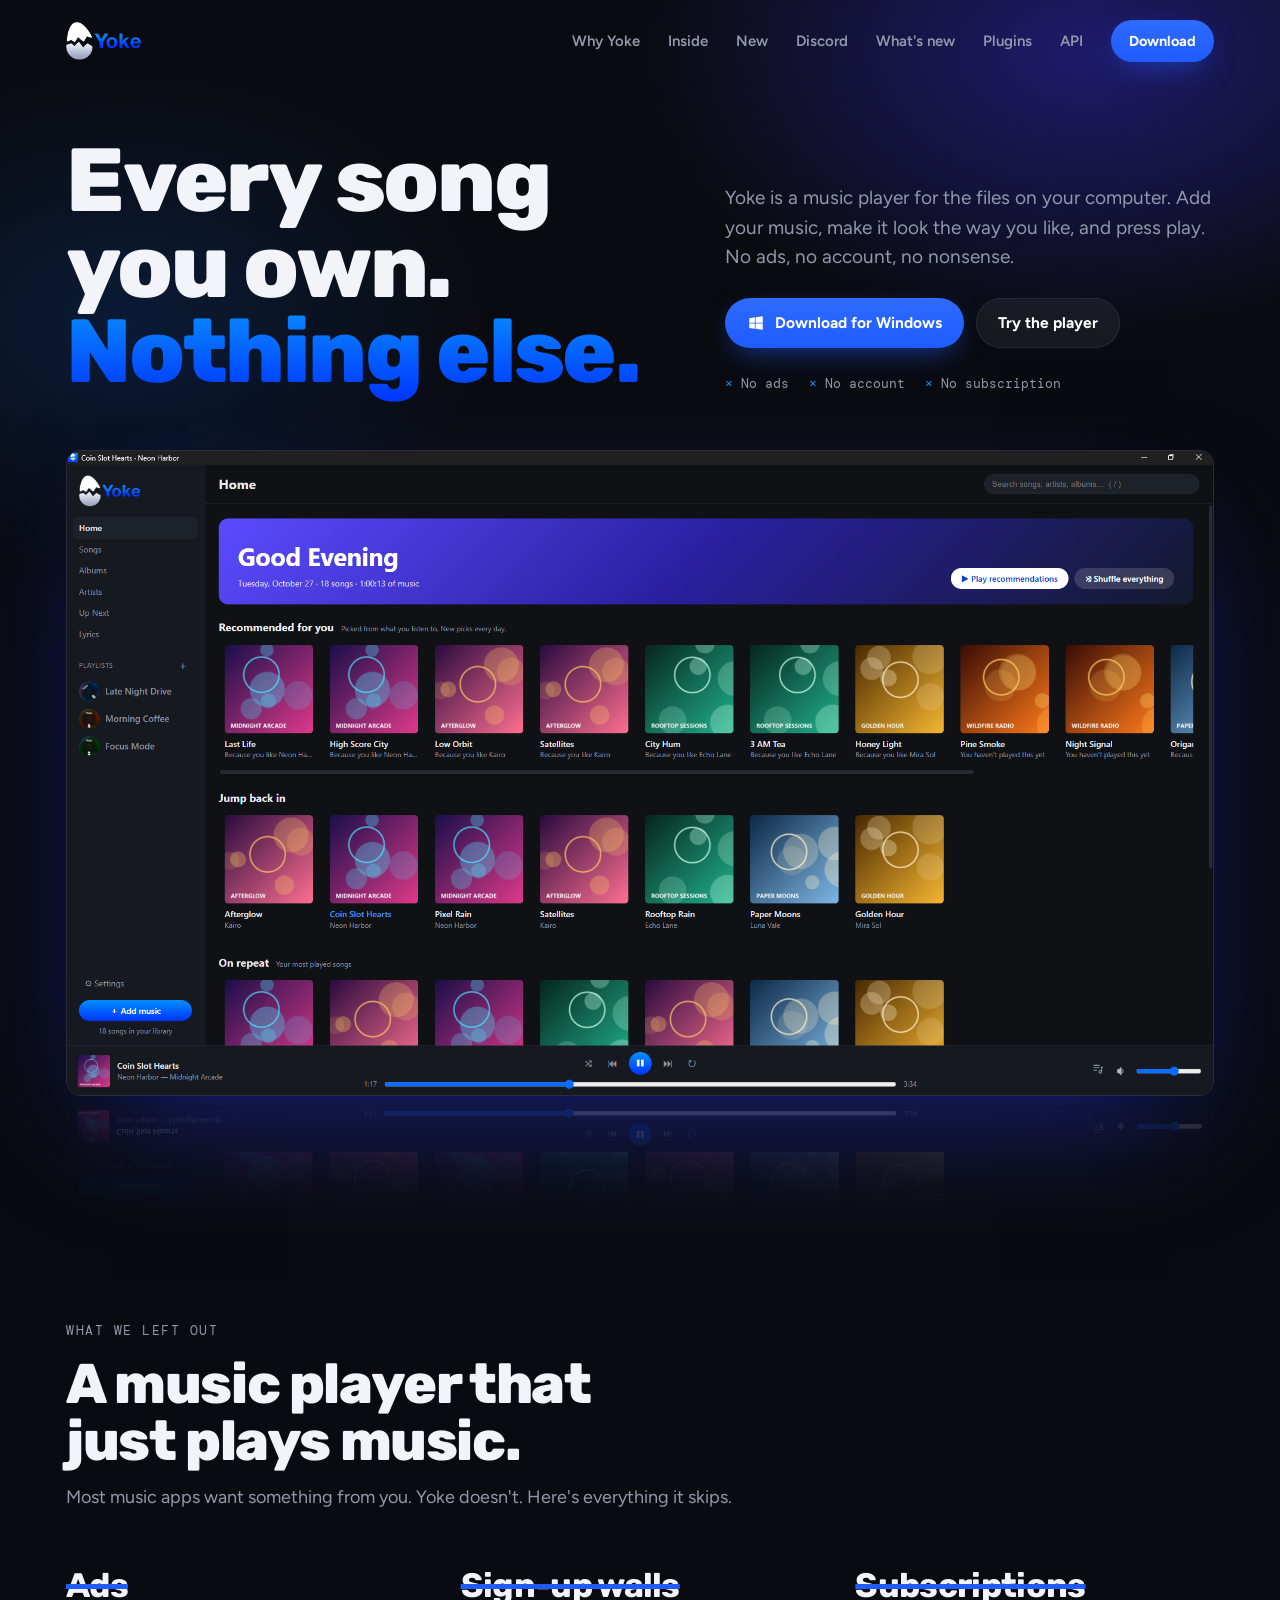
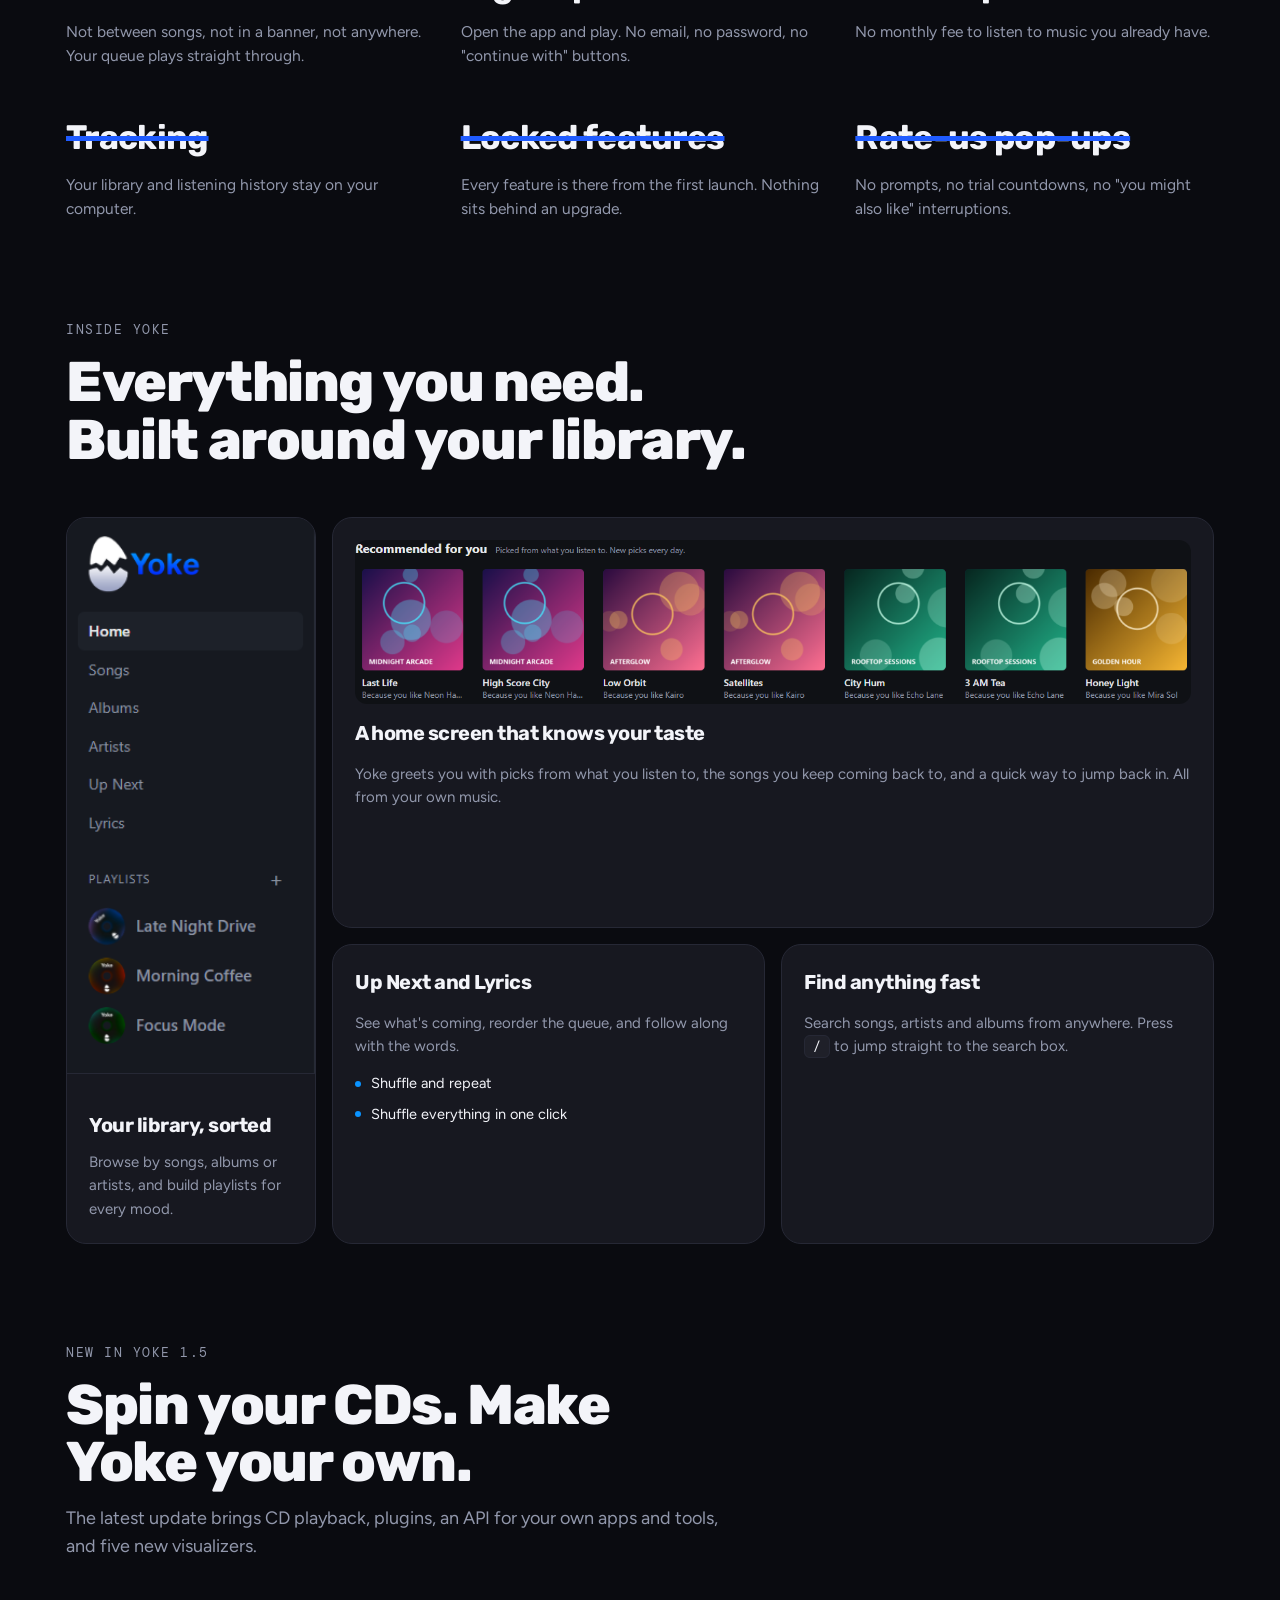
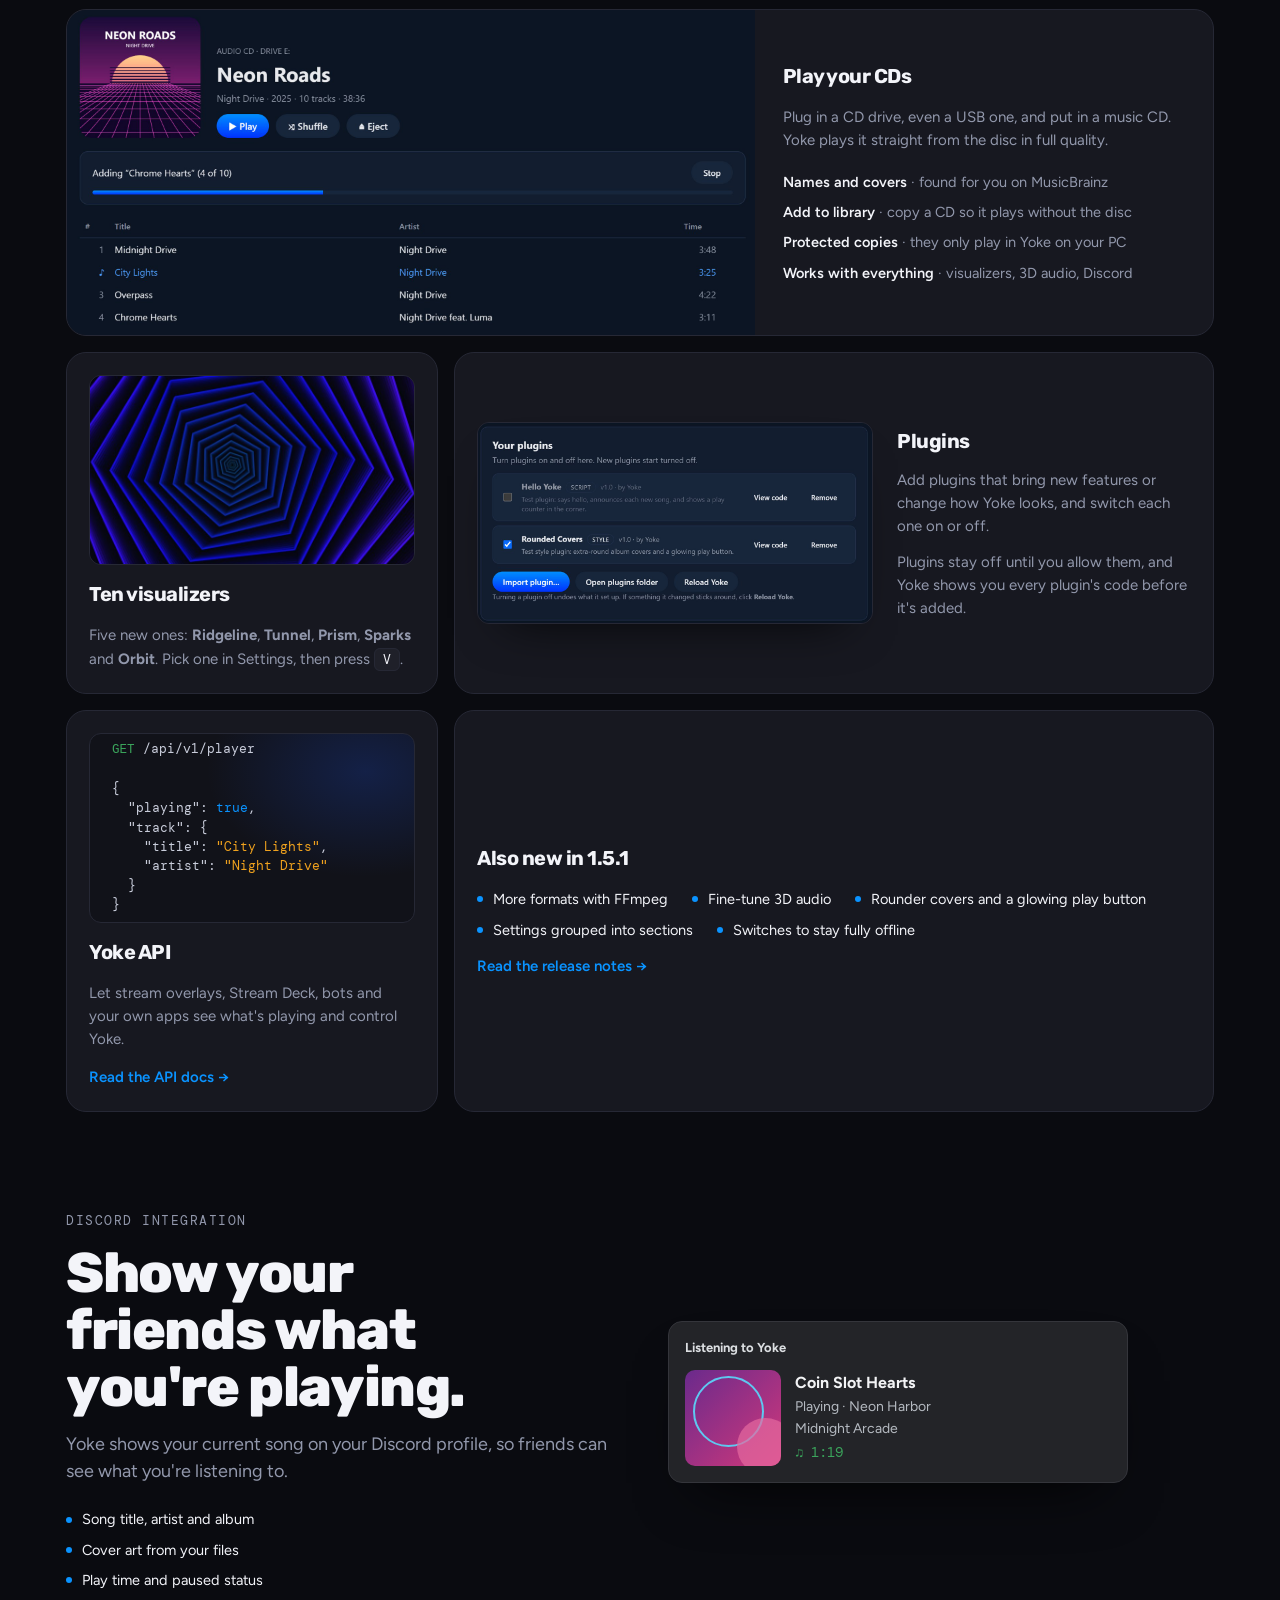
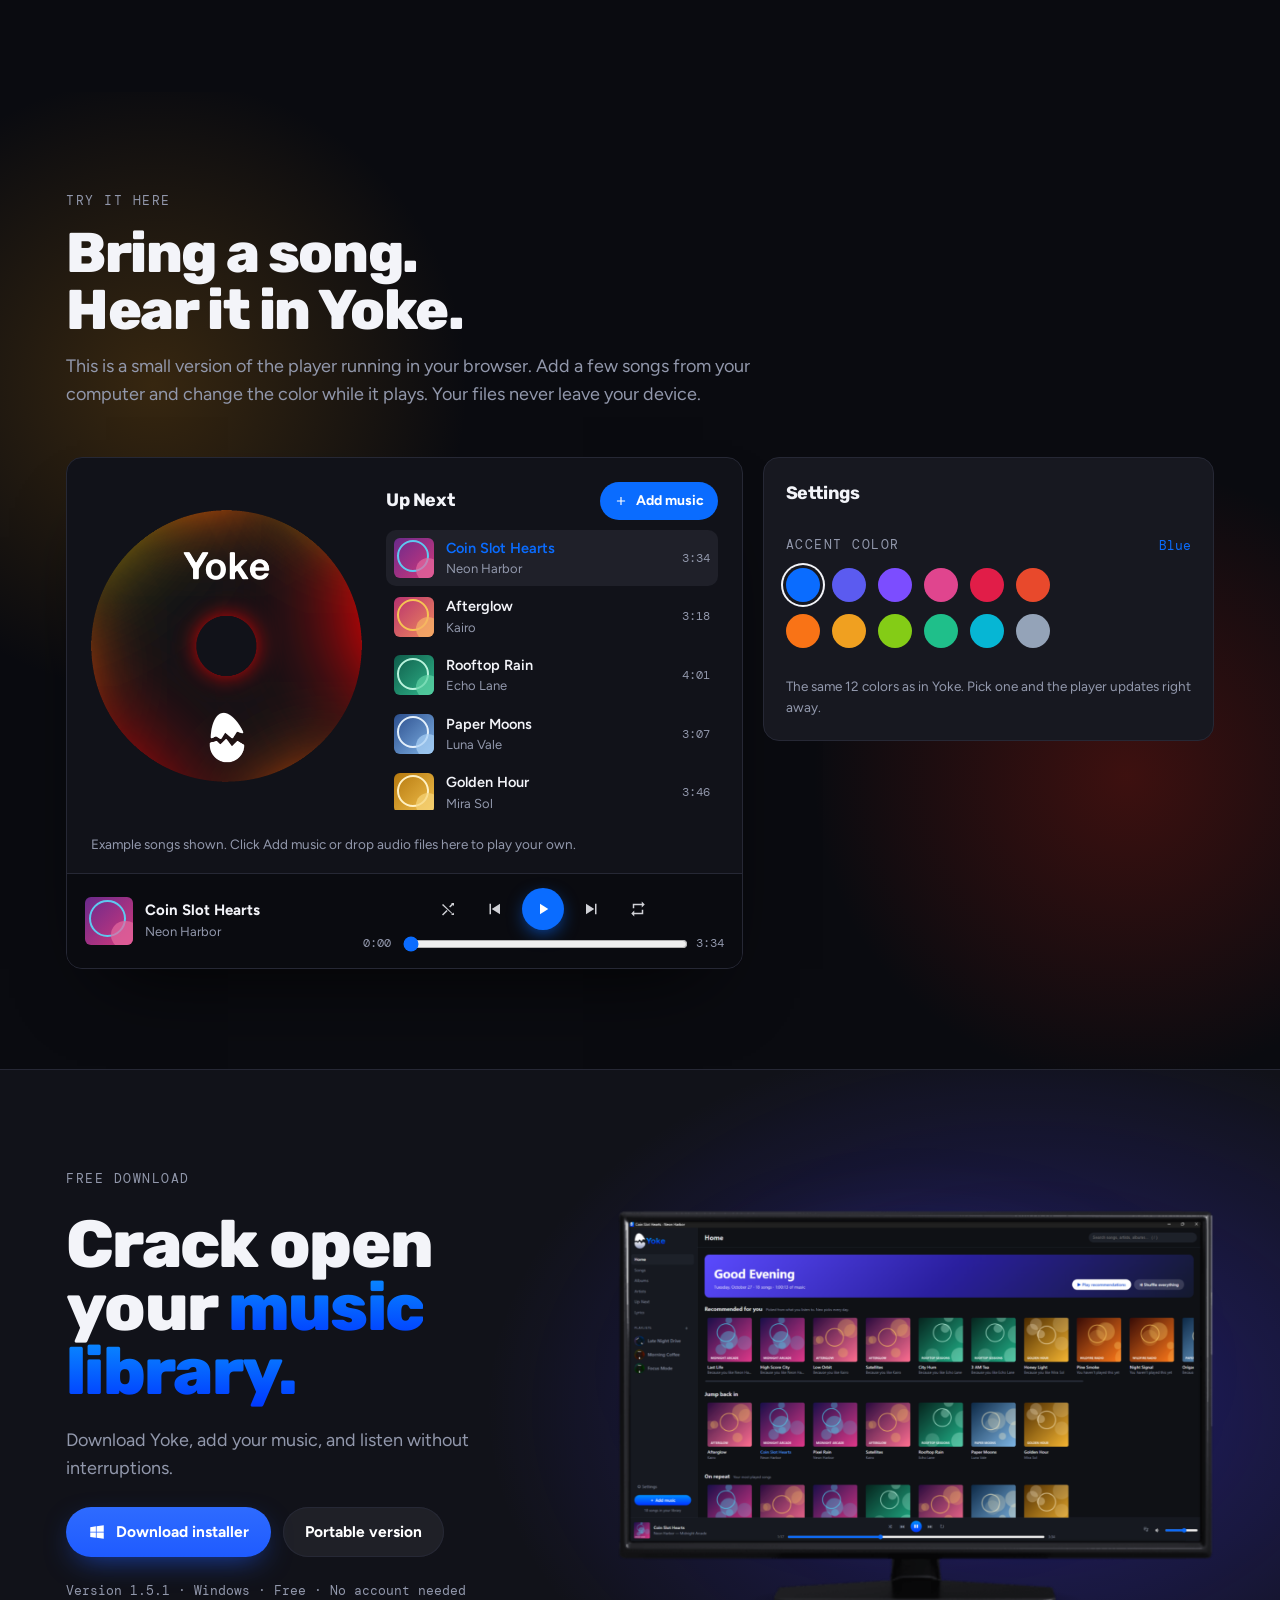
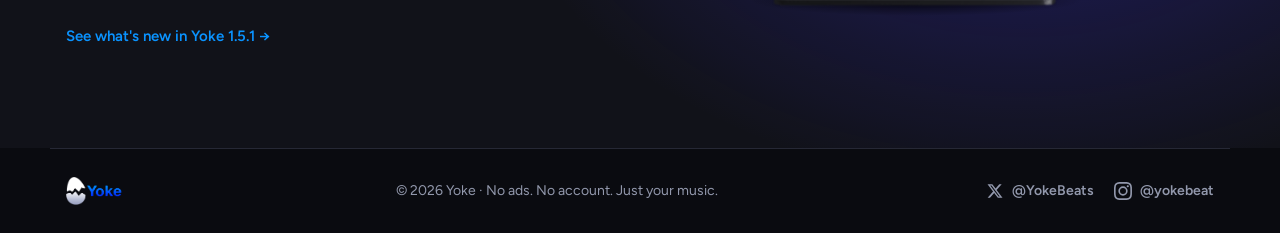
==== commit 4660f34e: "Add the plugin store" ====
--- a/index.html
+++ b/index.html
@@ -32,6 +32,7 @@
     <a href="#new">New</a>
     <a href="#discord">Discord</a>
     <a href="whats-new.html">What's new</a>
+    <a href="plugins.html">Plugins</a>
     <a href="api.html">API</a>
     <a class="btn" href="#download">Download</a>
   </nav>
--- a/assets/site.css
+++ b/assets/site.css
@@ -321,6 +321,15 @@
 .api-art .v { color: var(--blue-hi); }
 .api-art .s { color: #F0A21E; }
 .card.small .changelog { margin-top: auto; }
+
+/* Plugin store */
+.store-list { display: grid; grid-template-columns: repeat(auto-fill, minmax(280px, 1fr)); gap: 16px; padding-bottom: 28px; }
+.store-head { display: flex; align-items: center; justify-content: space-between; gap: 10px; }
+.store-note { color: var(--muted); font-size: 14px; }
+.card p.store-note { font-size: 13.5px; }
+.store-item .changelog { margin-top: auto; }
+.store-submit { margin-bottom: 110px; }
+.store-submit a { color: var(--blue-hi); }
 
 /* API docs */
 .docs-req { font-family: var(--font-mono); font-size: 13px !important; color: var(--egg) !important; }
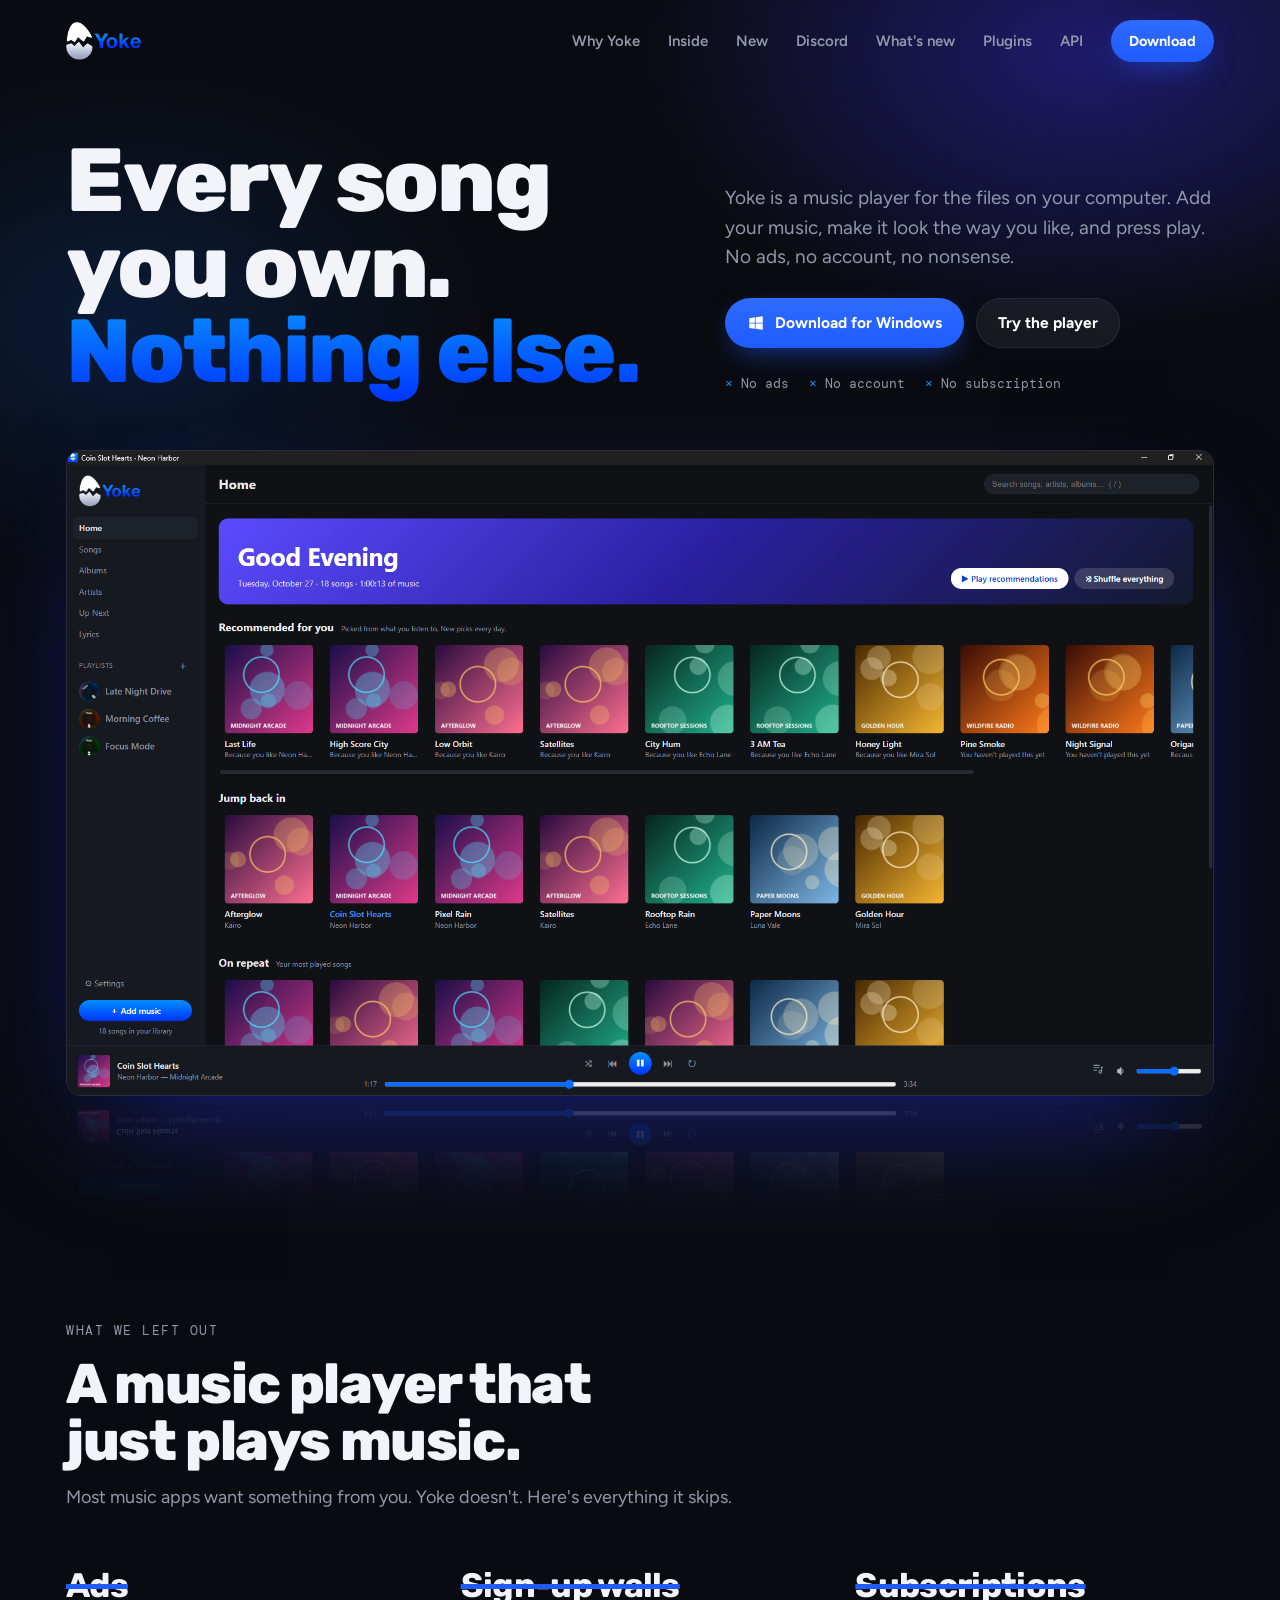
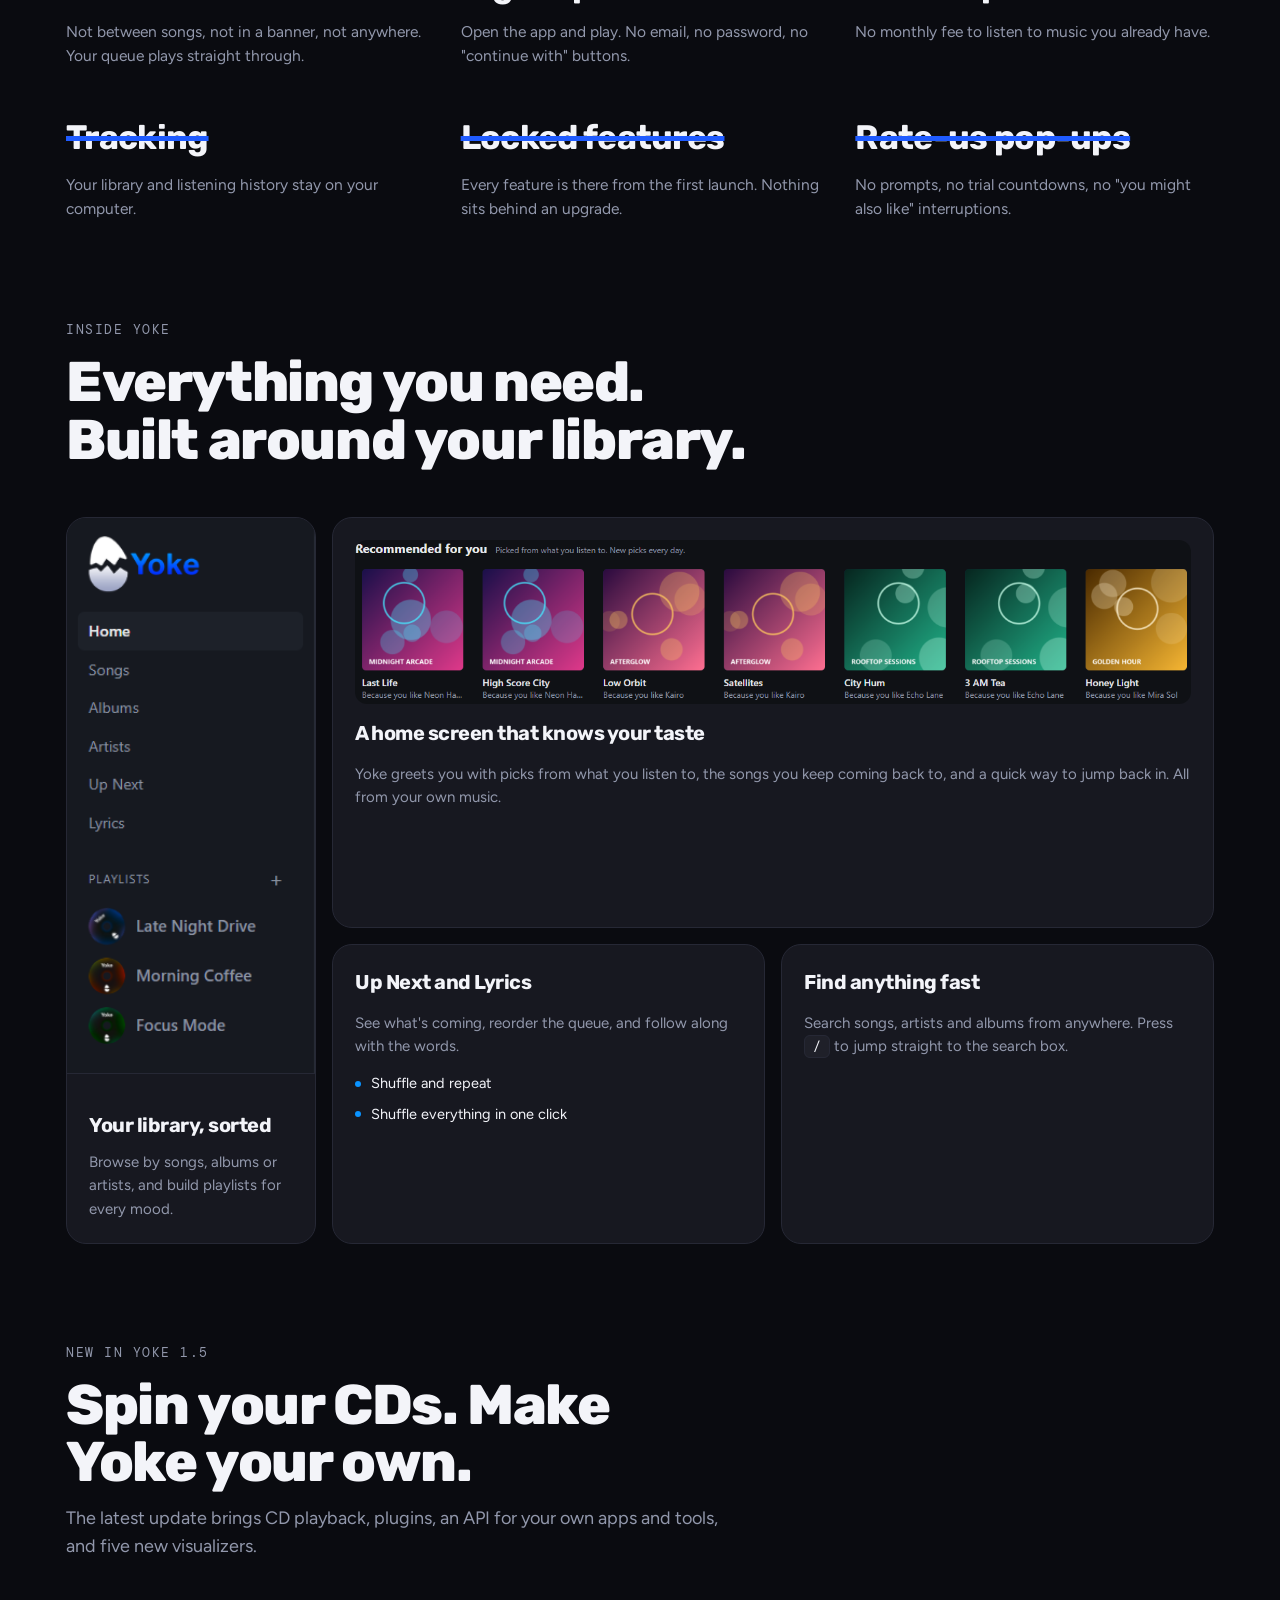
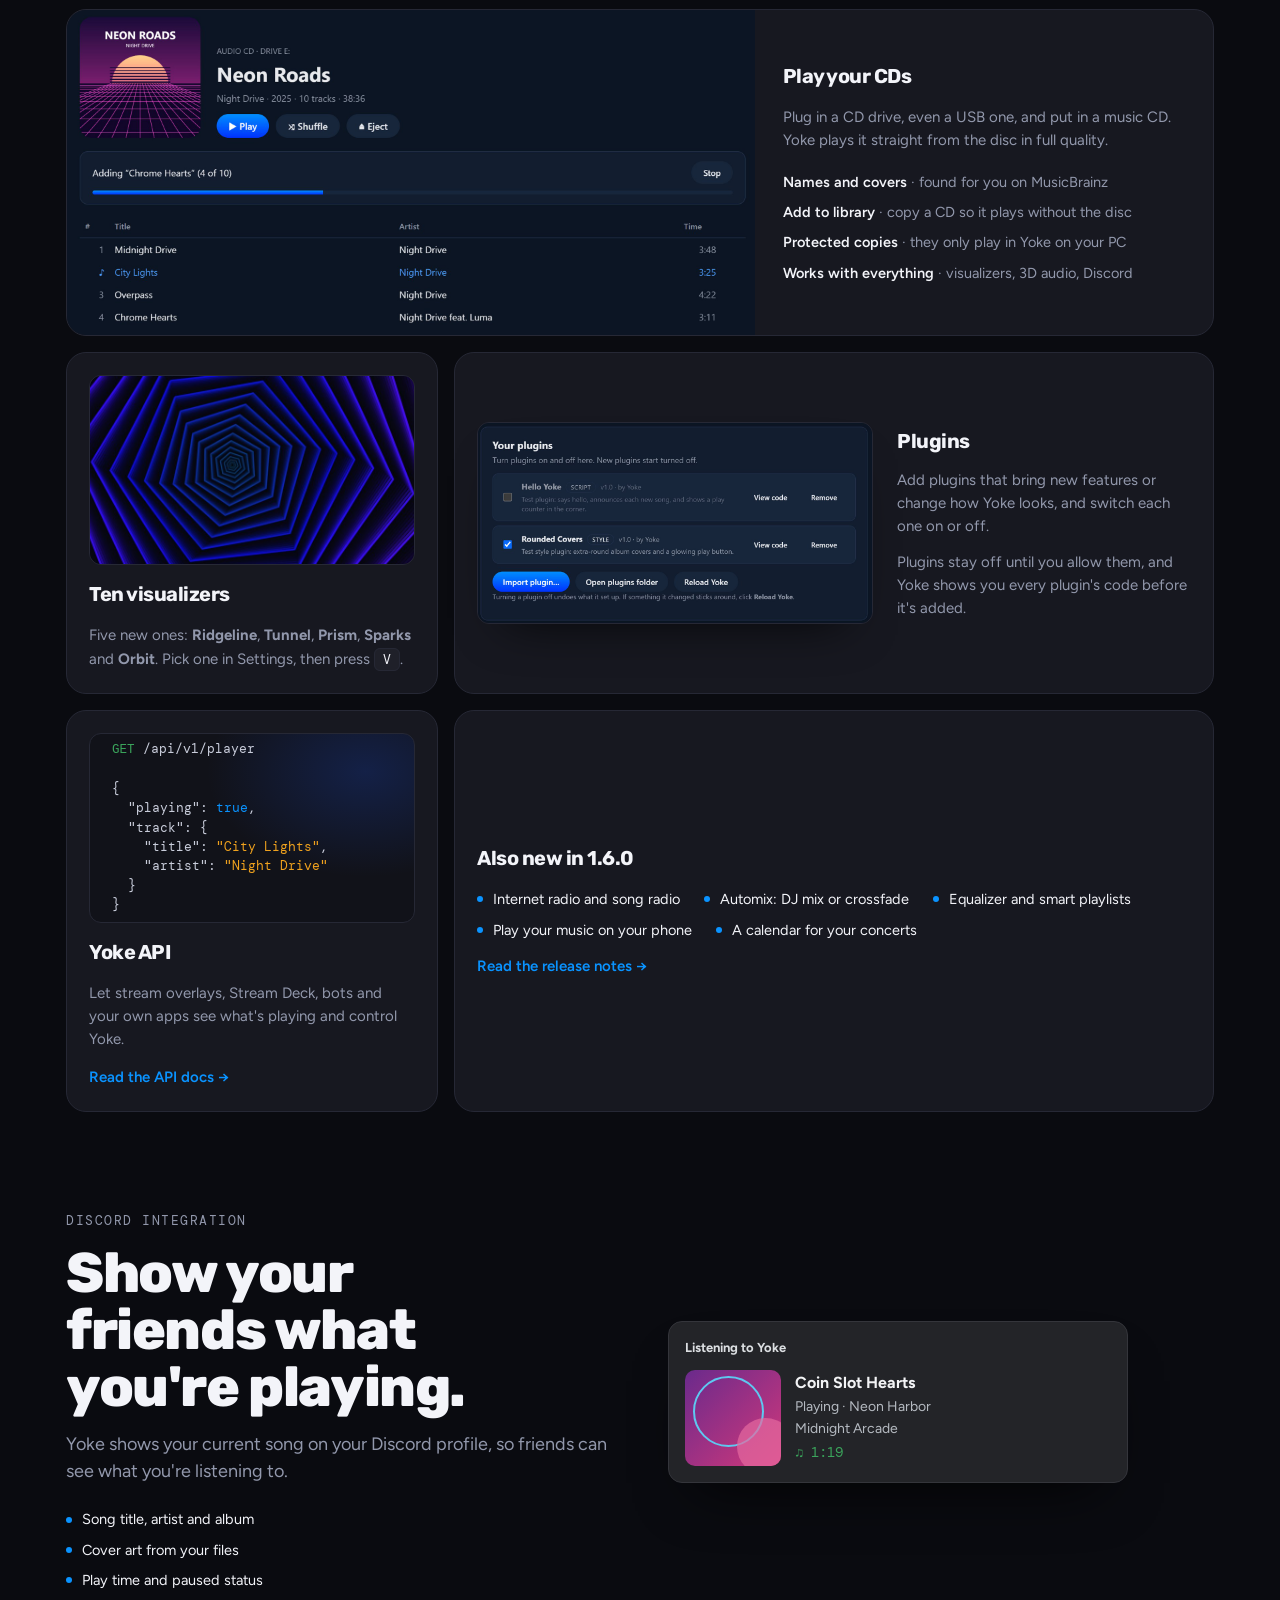
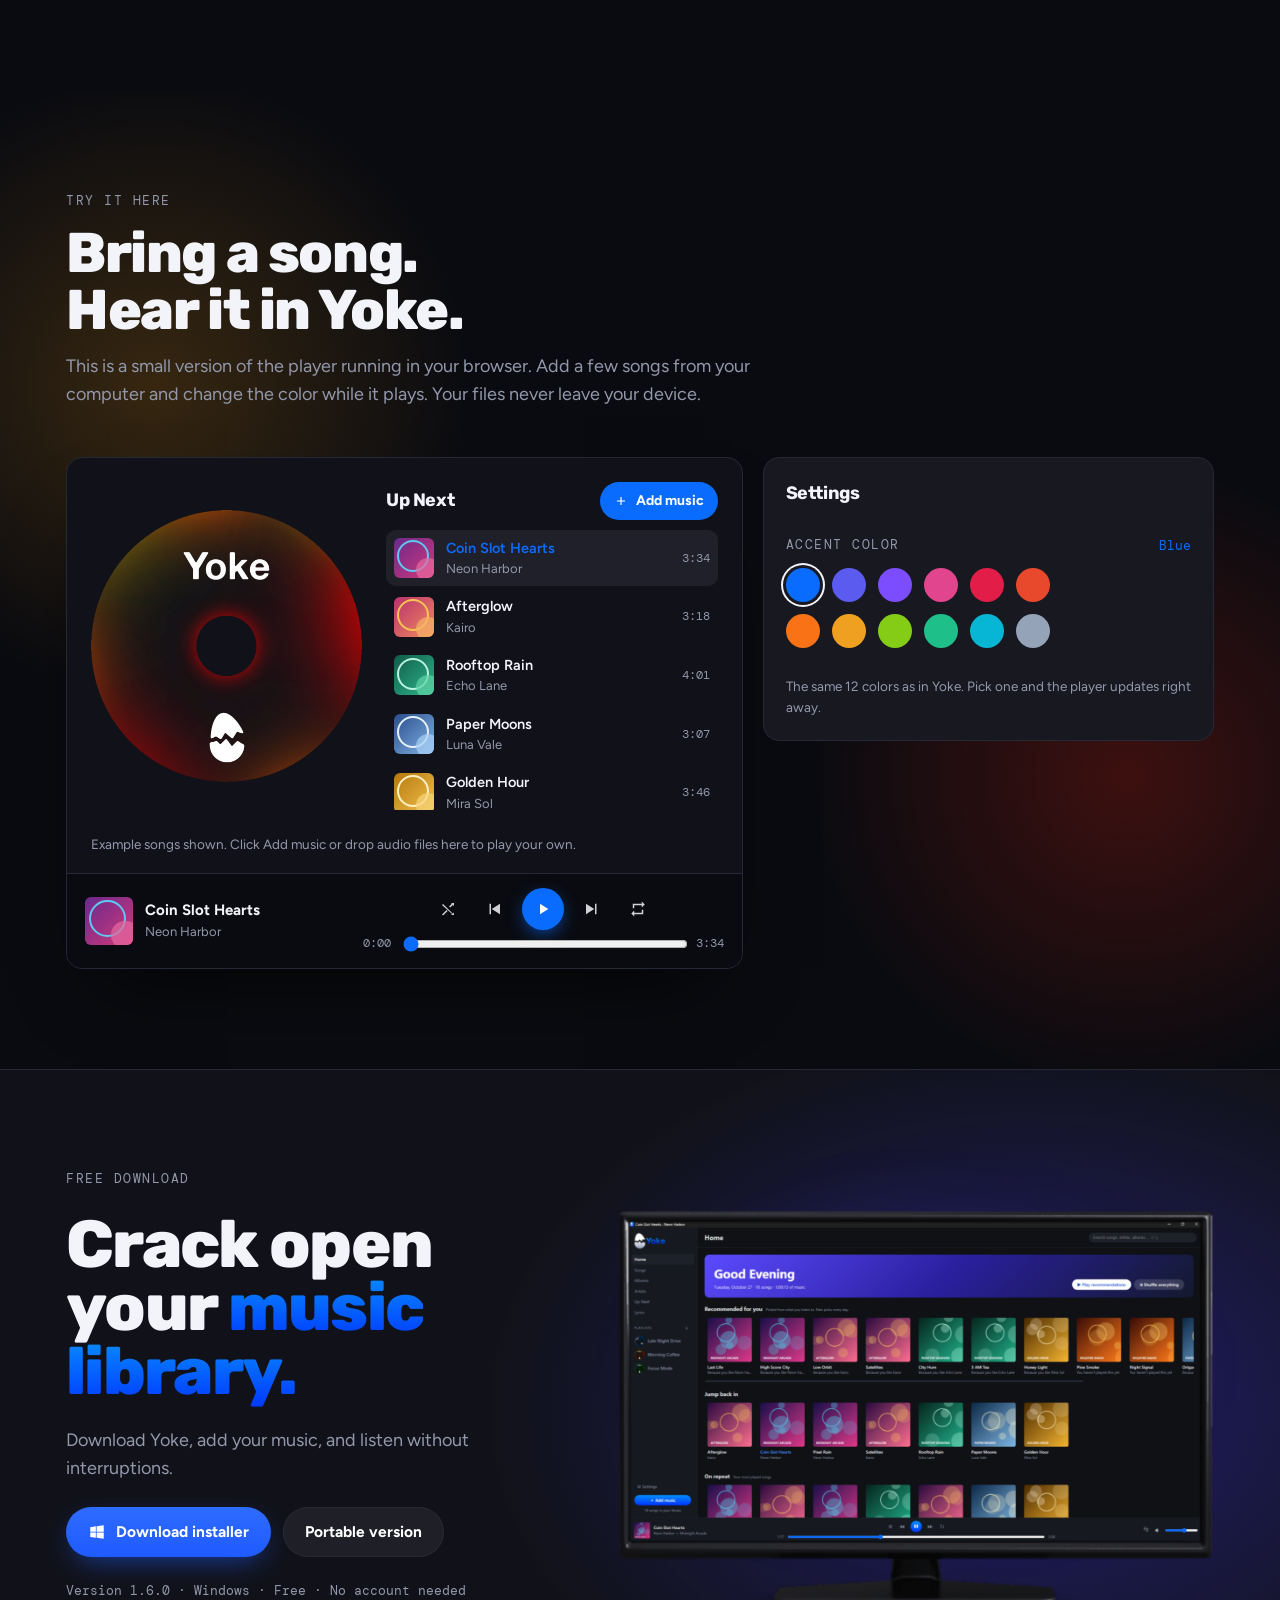
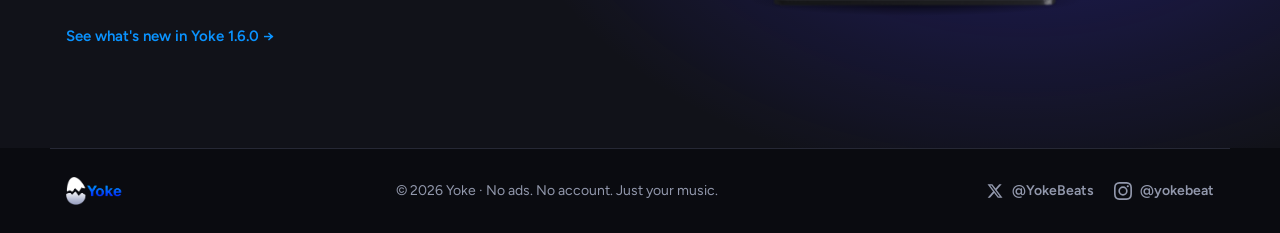
==== commit b487abf1: "Yoke 1.6.0: release notes, downloads, and the phone remote moves to /remote" ====
--- a/index.html
+++ b/index.html
@@ -45,7 +45,7 @@
       <div>
         <p class="lede">Yoke is a music player for the files on your computer. Add your music, make it look the way you like, and press play. No ads, no account, no nonsense.</p>
         <div class="cta">
-          <a class="btn" data-dl="setup" href="https://github.com/Itz-Stickman/yoke-releases/releases/download/v1.5.1/Yoke-Setup-1.5.1.exe" target="_blank" rel="noopener"><svg viewBox="0 0 24 24" aria-hidden="true"><path d="M3 5.5 10.5 4.4v7.1H3zm8.5-1.2L21 3v8.5h-9.5zM3 12.5h7.5v7.1L3 18.5zm8.5 0H21V21l-9.5-1.3z"/></svg>Download for Windows</a>
+          <a class="btn" data-dl="setup" href="https://github.com/Itz-Stickman/yoke-releases/releases/download/v1.6.0/Yoke-Setup-1.6.0.exe" target="_blank" rel="noopener"><svg viewBox="0 0 24 24" aria-hidden="true"><path d="M3 5.5 10.5 4.4v7.1H3zm8.5-1.2L21 3v8.5h-9.5zM3 12.5h7.5v7.1L3 18.5zm8.5 0H21V21l-9.5-1.3z"/></svg>Download for Windows</a>
           <a class="btn ghost" href="#try">Try the player</a>
         </div>
         <div class="promise" aria-label="What Yoke doesn't have"><span>No ads</span><span>No account</span><span>No subscription</span></div>
@@ -156,13 +156,13 @@
           <a class="changelog" href="api.html">Read the API docs →</a>
         </article>
         <article class="card also">
-          <h3>Also new in 1.5.1</h3>
+          <h3>Also new in 1.6.0</h3>
           <ul class="mini-list">
-            <li>More formats with FFmpeg</li>
-            <li>Fine-tune 3D audio</li>
-            <li>Rounder covers and a glowing play button</li>
-            <li>Settings grouped into sections</li>
-            <li>Switches to stay fully offline</li>
+            <li>Internet radio and song radio</li>
+            <li>Automix: DJ mix or crossfade</li>
+            <li>Equalizer and smart playlists</li>
+            <li>Play your music on your phone</li>
+            <li>A calendar for your concerts</li>
           </ul>
           <a class="changelog" href="whats-new.html">Read the release notes →</a>
         </article>
@@ -270,11 +270,11 @@
       <h2>Crack open your <span class="grad">music library.</span></h2>
       <p>Download Yoke, add your music, and listen without interruptions.</p>
       <div class="dl-row">
-        <a class="btn" data-dl="setup" href="https://github.com/Itz-Stickman/yoke-releases/releases/download/v1.5.1/Yoke-Setup-1.5.1.exe" target="_blank" rel="noopener"><svg viewBox="0 0 24 24" aria-hidden="true"><path d="M3 5.5 10.5 4.4v7.1H3zm8.5-1.2L21 3v8.5h-9.5zM3 12.5h7.5v7.1L3 18.5zm8.5 0H21V21l-9.5-1.3z"/></svg>Download installer</a>
-        <a class="btn ghost" data-dl="portable" href="https://github.com/Itz-Stickman/yoke-releases/releases/download/v1.5.1/Yoke-1.5.1-portable.exe" target="_blank" rel="noopener">Portable version</a>
-      </div>
-      <span class="meta">Version <span data-version>1.5.1</span> · Windows · Free · No account needed</span>
-      <a class="changelog" href="whats-new.html">See what's new in Yoke <span data-version>1.5.1</span> →</a>
+        <a class="btn" data-dl="setup" href="https://github.com/Itz-Stickman/yoke-releases/releases/download/v1.6.0/Yoke-Setup-1.6.0.exe" target="_blank" rel="noopener"><svg viewBox="0 0 24 24" aria-hidden="true"><path d="M3 5.5 10.5 4.4v7.1H3zm8.5-1.2L21 3v8.5h-9.5zM3 12.5h7.5v7.1L3 18.5zm8.5 0H21V21l-9.5-1.3z"/></svg>Download installer</a>
+        <a class="btn ghost" data-dl="portable" href="https://github.com/Itz-Stickman/yoke-releases/releases/download/v1.6.0/Yoke-1.6.0-portable.exe" target="_blank" rel="noopener">Portable version</a>
+      </div>
+      <span class="meta">Version <span data-version>1.6.0</span> · Windows · Free · No account needed</span>
+      <a class="changelog" href="whats-new.html">See what's new in Yoke <span data-version>1.6.0</span> →</a>
       </div>
       <div class="monitor"><img src="assets/yoke-monitor.png" alt="Yoke running on a desktop monitor, showing the Home screen and the player bar." width="1360" height="908" loading="lazy"></div>
     </div>
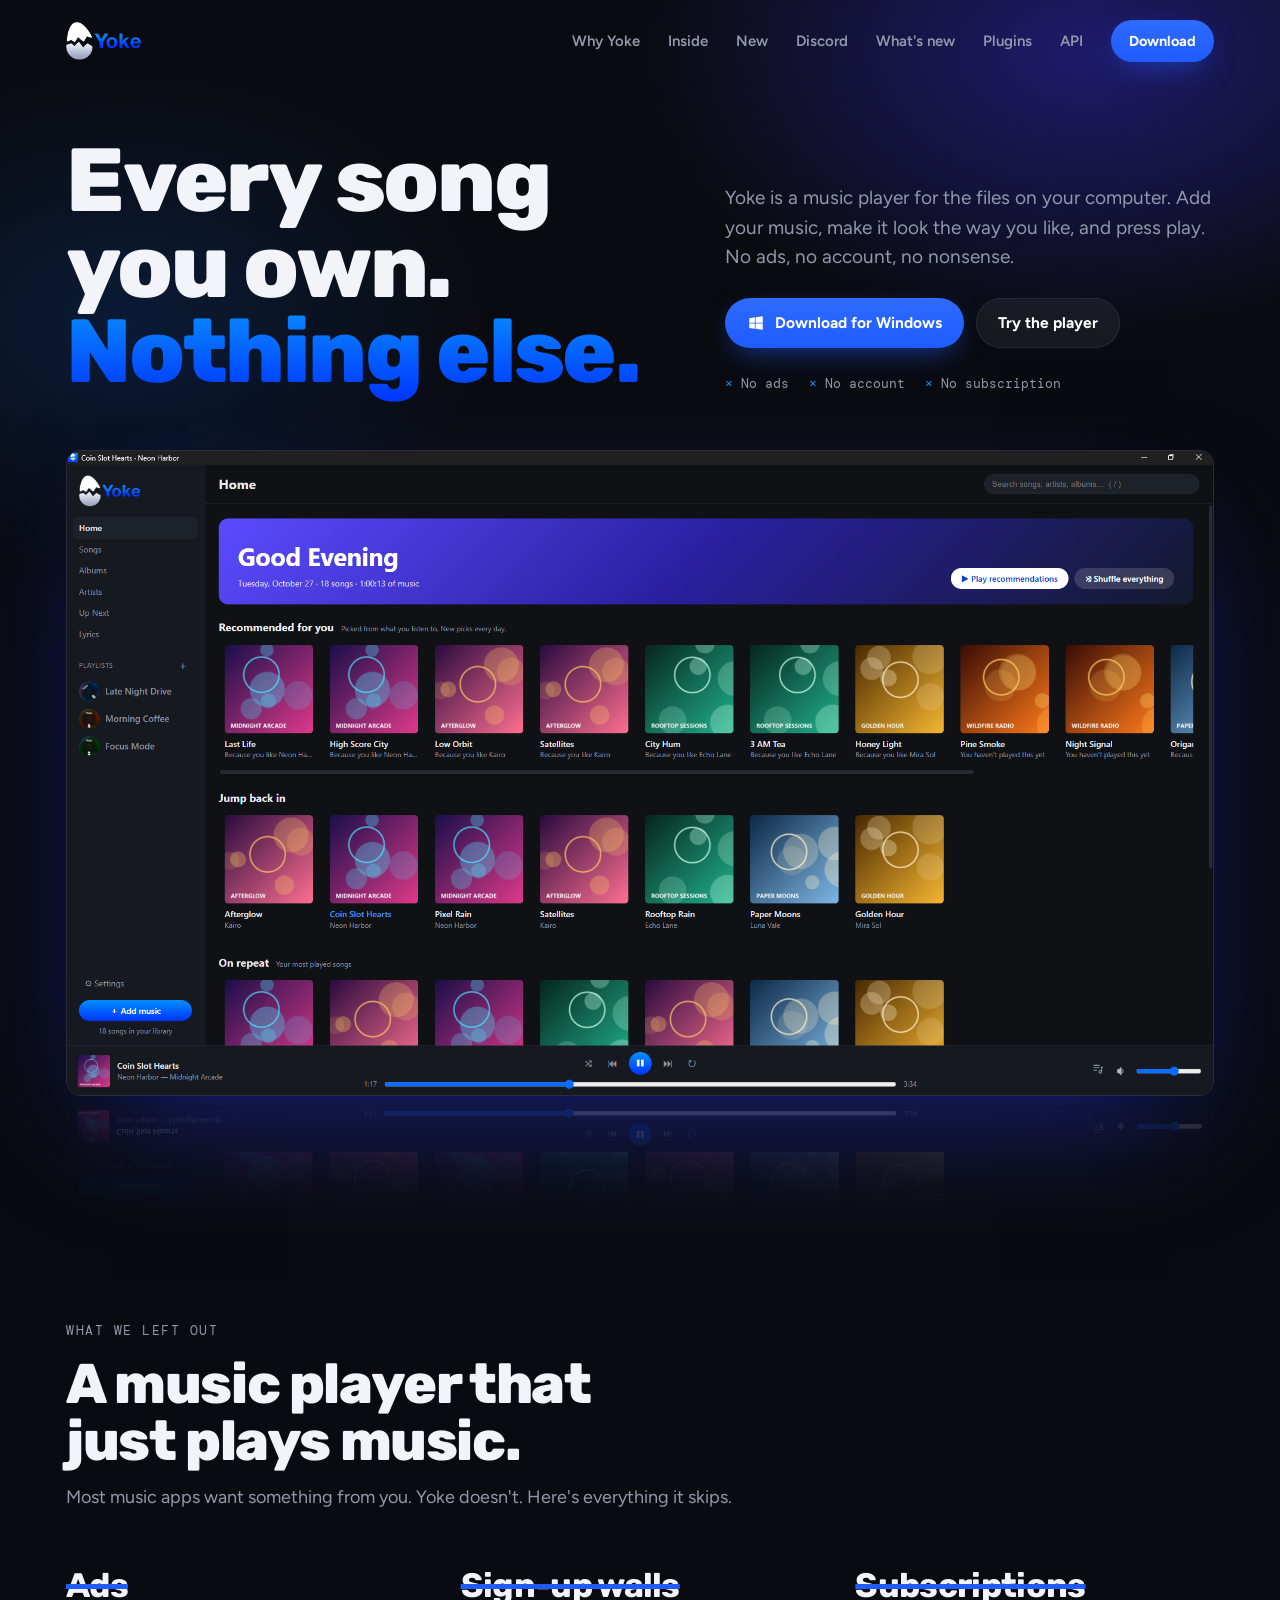
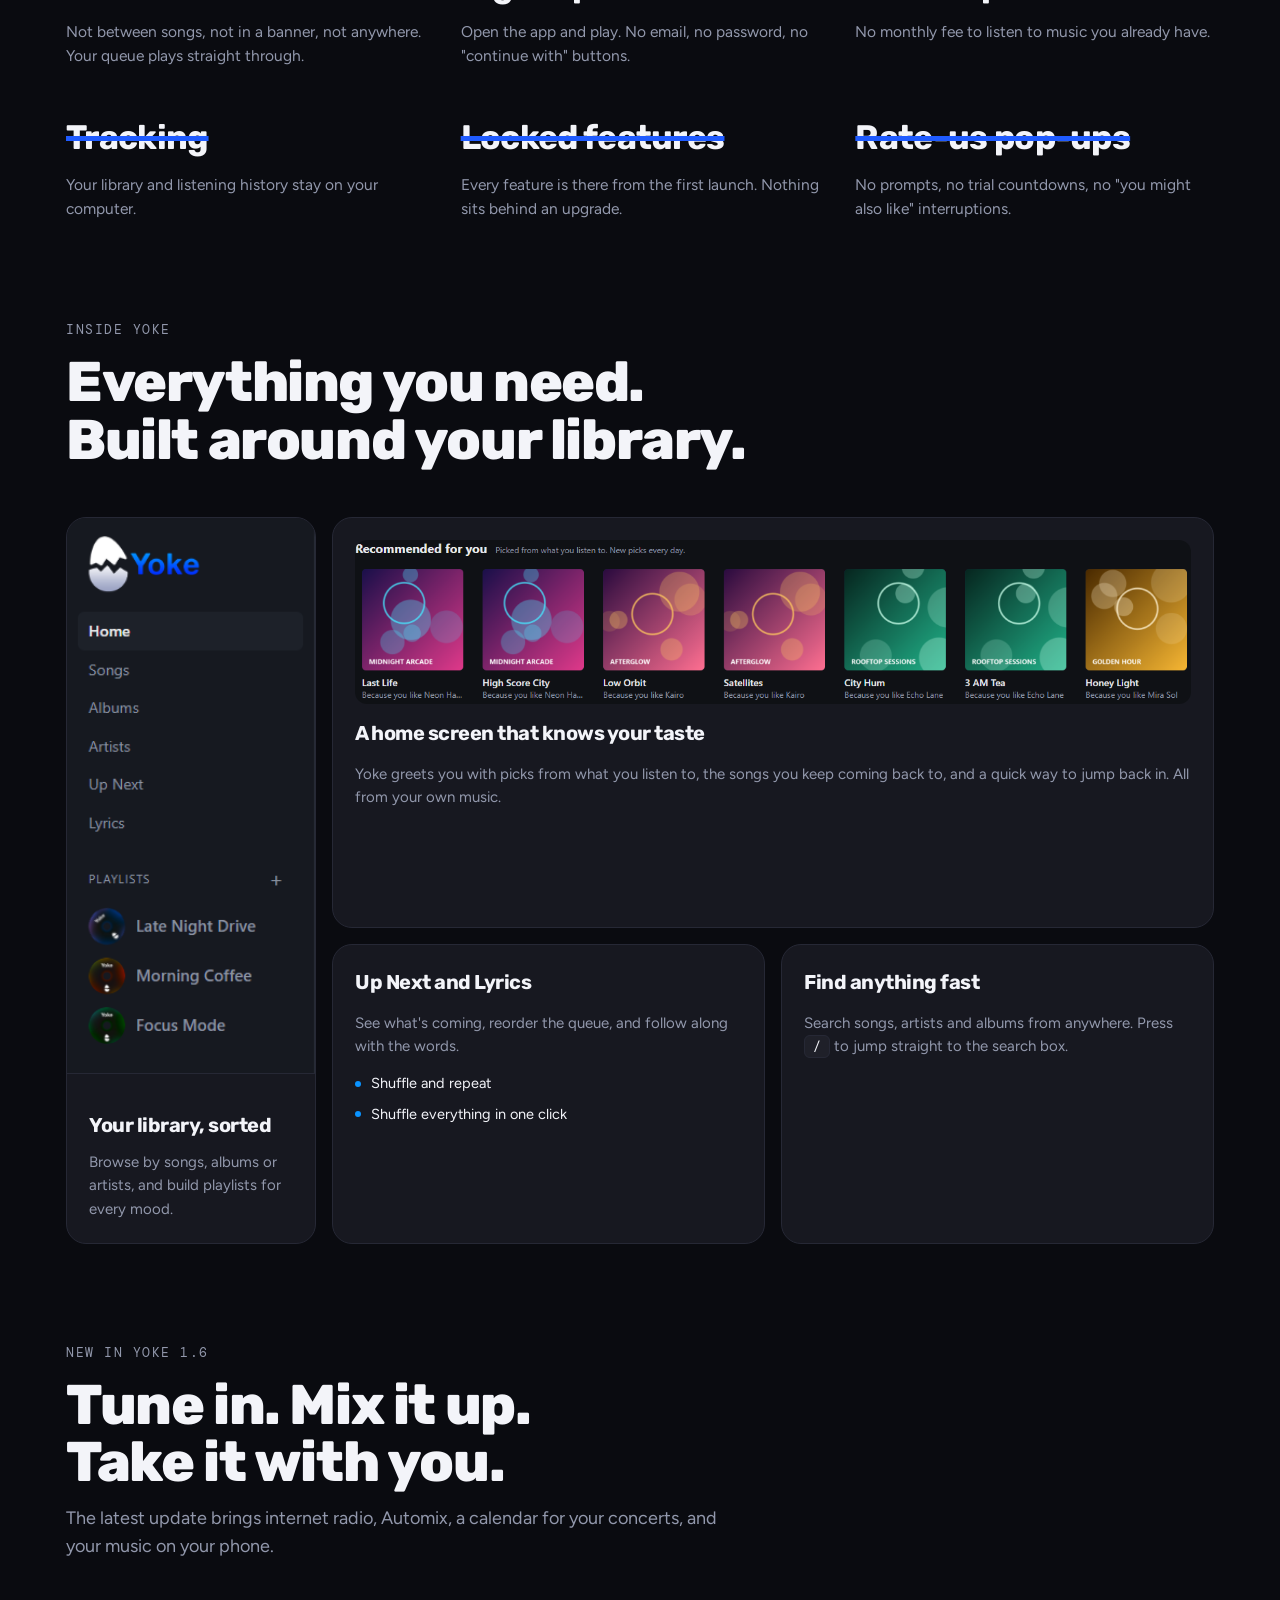
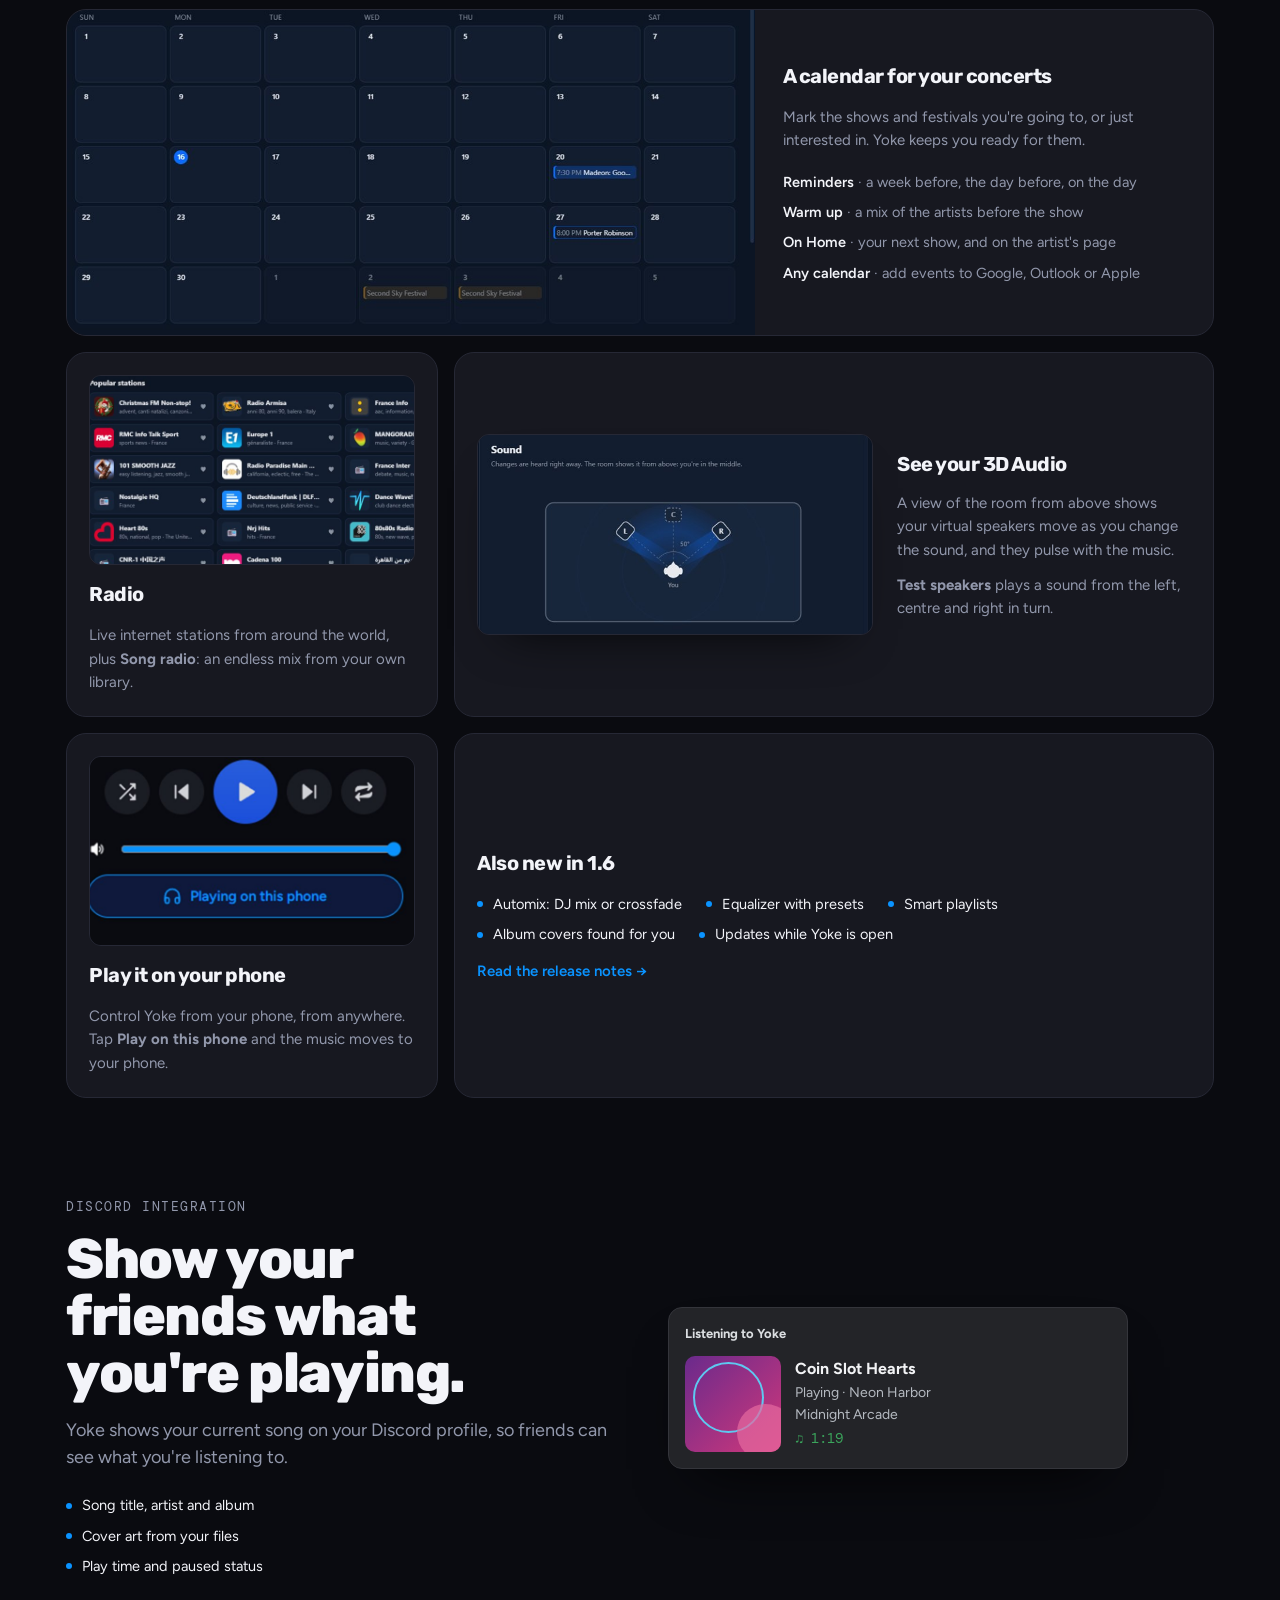
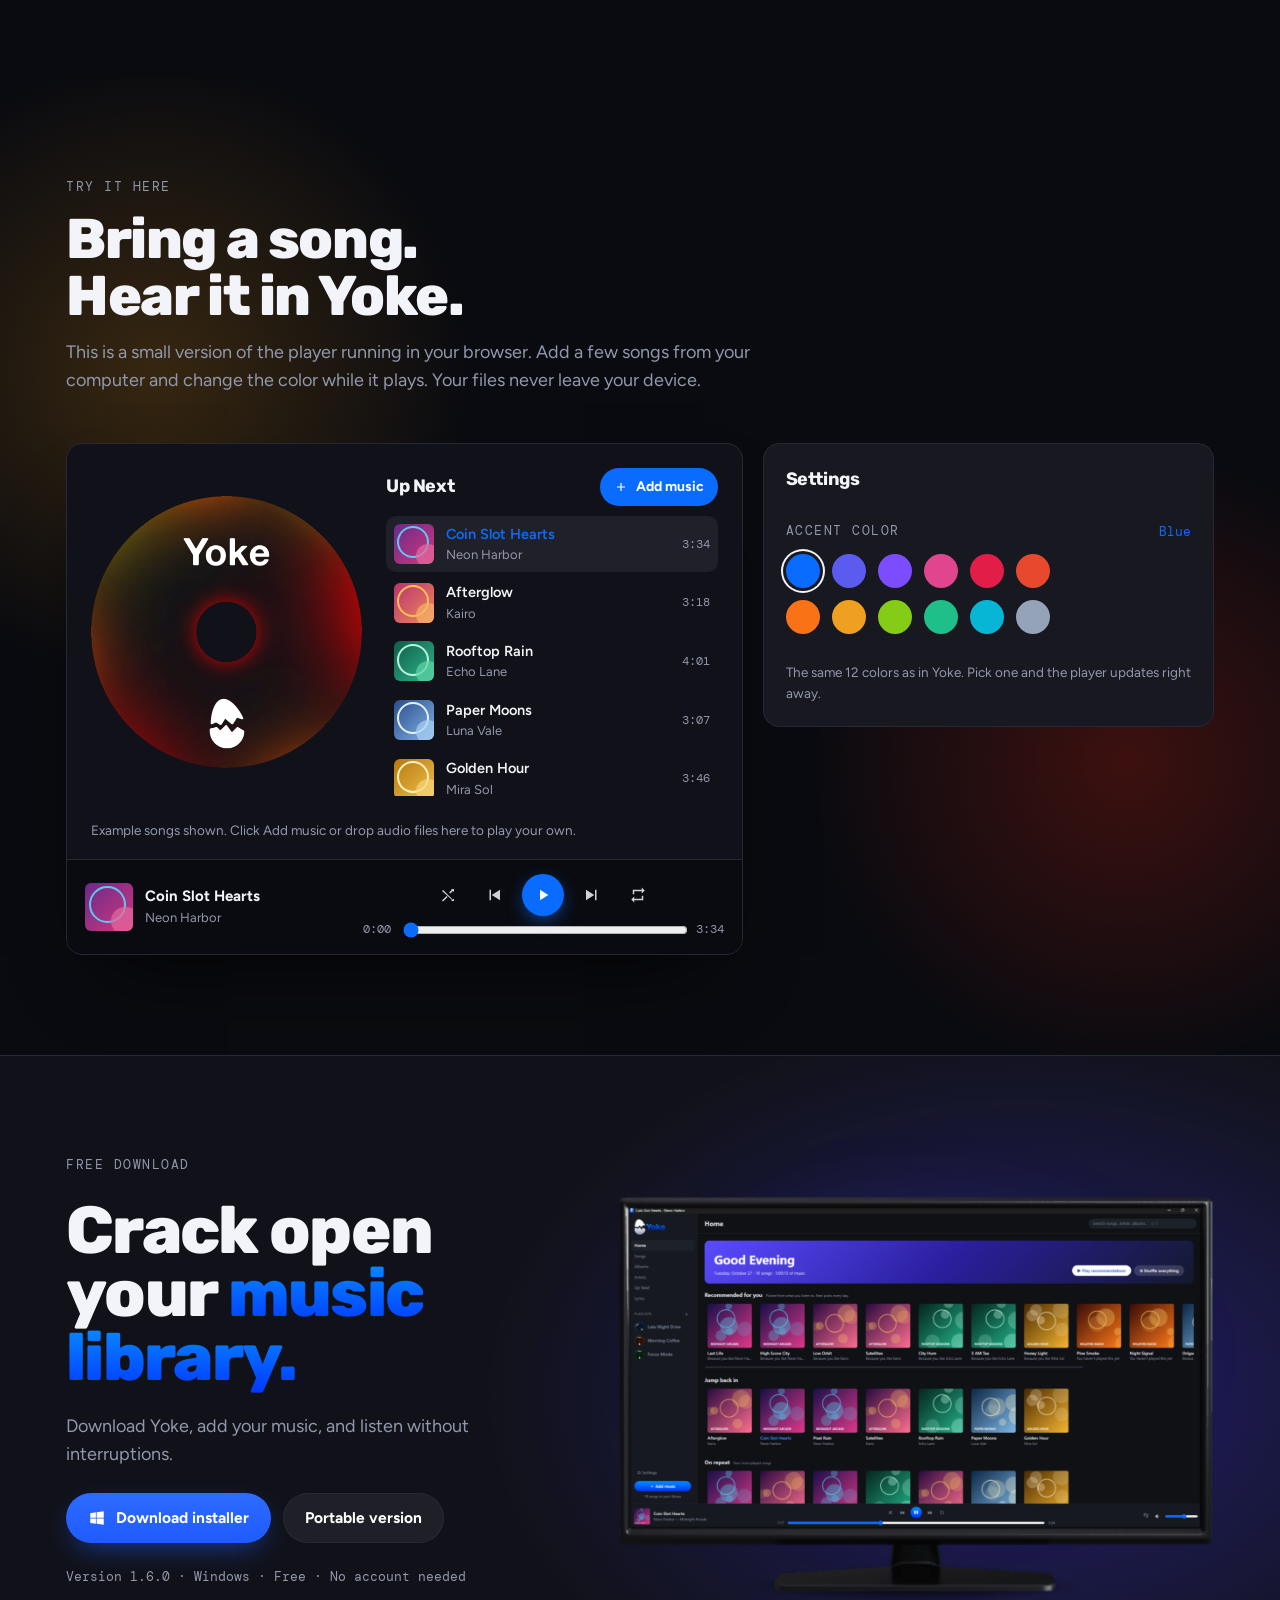
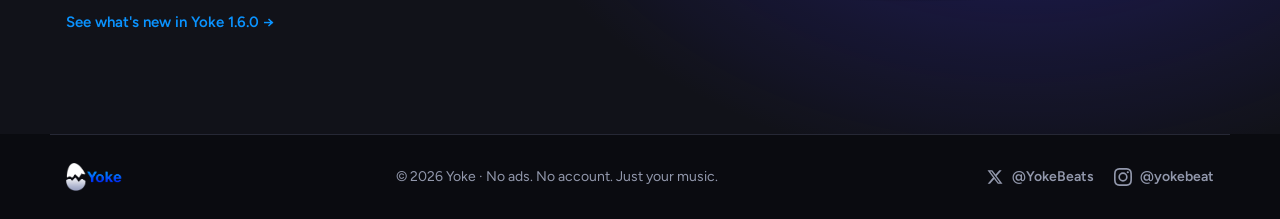
==== commit 832c49b0: "Homepage: New in Yoke 1.6" ====
--- a/index.html
+++ b/index.html
@@ -110,59 +110,50 @@
   <section class="block" id="new" style="padding-top:0">
     <div class="wrap">
       <div class="sec-head">
-        <span class="label">New in Yoke 1.5</span>
-        <h2>Spin your CDs. Make Yoke your own.</h2>
-        <p>The latest update brings CD playback, plugins, an API for your own apps and tools, and five new visualizers.</p>
+        <span class="label">New in Yoke 1.6</span>
+        <h2>Tune in. Mix it up. Take it with you.</h2>
+        <p>The latest update brings internet radio, Automix, a calendar for your concerts, and your music on your phone.</p>
       </div>
       <div class="fresh">
         <article class="card viz">
-          <div class="viz-shot"><img src="assets/feature-cd.jpg" alt="Yoke's CD page playing an album from drive E, with its cover, Play, Shuffle and Eject buttons, and the CD being added to the library, track 4 of 10." width="1032" height="488" loading="lazy"></div>
+          <div class="viz-shot"><img src="assets/feature-calendar.jpg" alt="Yoke's Calendar page: a November month view with concerts on the 20th and 27th and a two-day festival, and a Coming up list with a Warm up button." width="1032" height="488" loading="lazy"></div>
           <div class="viz-text">
-            <h3>Play your CDs</h3>
-            <p>Plug in a CD drive, even a USB one, and put in a music CD. Yoke plays it straight from the disc in full quality.</p>
+            <h3>A calendar for your concerts</h3>
+            <p>Mark the shows and festivals you're going to, or just interested in. Yoke keeps you ready for them.</p>
             <ul class="viz-list">
-              <li><b>Names and covers</b> · found for you on MusicBrainz</li>
-              <li><b>Add to library</b> · copy a CD so it plays without the disc</li>
-              <li><b>Protected copies</b> · they only play in Yoke on your PC</li>
-              <li><b>Works with everything</b> · visualizers, 3D audio, Discord</li>
+              <li><b>Reminders</b> · a week before, the day before, on the day</li>
+              <li><b>Warm up</b> · a mix of the artists before the show</li>
+              <li><b>On Home</b> · your next show, and on the artist's page</li>
+              <li><b>Any calendar</b> · add events to Google, Outlook or Apple</li>
             </ul>
           </div>
         </article>
         <article class="card small">
-          <div class="feature-art viz-art"><img src="assets/feature-viz-tunnel.jpg" alt="The Tunnel visualizer: glowing blue and purple hexagon rings rushing toward you." width="360" height="200" loading="lazy"></div>
-          <h3>Ten visualizers</h3>
-          <p>Five new ones: <b>Ridgeline</b>, <b>Tunnel</b>, <b>Prism</b>, <b>Sparks</b> and <b>Orbit</b>. Pick one in Settings, then press <span class="kbd">V</span>.</p>
+          <div class="feature-art viz-art"><img src="assets/feature-radio.jpg" alt="Yoke's Radio page: a grid of internet radio stations with their logos and a heart to save each one." width="360" height="200" loading="lazy"></div>
+          <h3>Radio</h3>
+          <p>Live internet stations from around the world, plus <b>Song radio</b>: an endless mix from your own library.</p>
         </article>
         <article class="card wide">
-          <div class="shot-frame"><img src="assets/feature-plugins.jpg" alt="Yoke's Plugins settings: two plugins with on/off switches, View code and Remove buttons, and an Import plugin button." width="680" height="344" loading="lazy"></div>
+          <div class="shot-frame"><img src="assets/feature-3d-room.jpg" alt="Yoke's 3D Audio settings: a room seen from above, with you in the middle and the left, centre and right virtual speakers around you." width="680" height="344" loading="lazy"></div>
           <div class="wide-text">
-            <h3>Plugins</h3>
-            <p>Add plugins that bring new features or change how Yoke looks, and switch each one on or off.</p>
-            <p>Plugins stay off until you allow them, and Yoke shows you every plugin's code before it's added.</p>
+            <h3>See your 3D Audio</h3>
+            <p>A view of the room from above shows your virtual speakers move as you change the sound, and they pulse with the music.</p>
+            <p><b>Test speakers</b> plays a sound from the left, centre and right in turn.</p>
           </div>
         </article>
         <article class="card small">
-          <div class="feature-art api-art" aria-hidden="true"><pre><span class="m">GET</span> /api/v1/player
-
-{
-  "playing": <span class="v">true</span>,
-  "track": {
-    "title": <span class="s">"City Lights"</span>,
-    "artist": <span class="s">"Night Drive"</span>
-  }
-}</pre></div>
-          <h3>Yoke API</h3>
-          <p>Let stream overlays, Stream Deck, bots and your own apps see what's playing and control Yoke.</p>
-          <a class="changelog" href="api.html">Read the API docs →</a>
+          <div class="feature-art viz-art"><img src="assets/feature-phone.jpg" alt="Yoke Remote on a phone: play, skip, shuffle and repeat buttons, a volume slider, and a Playing on this phone button." width="360" height="200" loading="lazy"></div>
+          <h3>Play it on your phone</h3>
+          <p>Control Yoke from your phone, from anywhere. Tap <b>Play on this phone</b> and the music moves to your phone.</p>
         </article>
         <article class="card also">
-          <h3>Also new in 1.6.0</h3>
+          <h3>Also new in 1.6</h3>
           <ul class="mini-list">
-            <li>Internet radio and song radio</li>
             <li>Automix: DJ mix or crossfade</li>
-            <li>Equalizer and smart playlists</li>
-            <li>Play your music on your phone</li>
-            <li>A calendar for your concerts</li>
+            <li>Equalizer with presets</li>
+            <li>Smart playlists</li>
+            <li>Album covers found for you</li>
+            <li>Updates while Yoke is open</li>
           </ul>
           <a class="changelog" href="whats-new.html">Read the release notes →</a>
         </article>
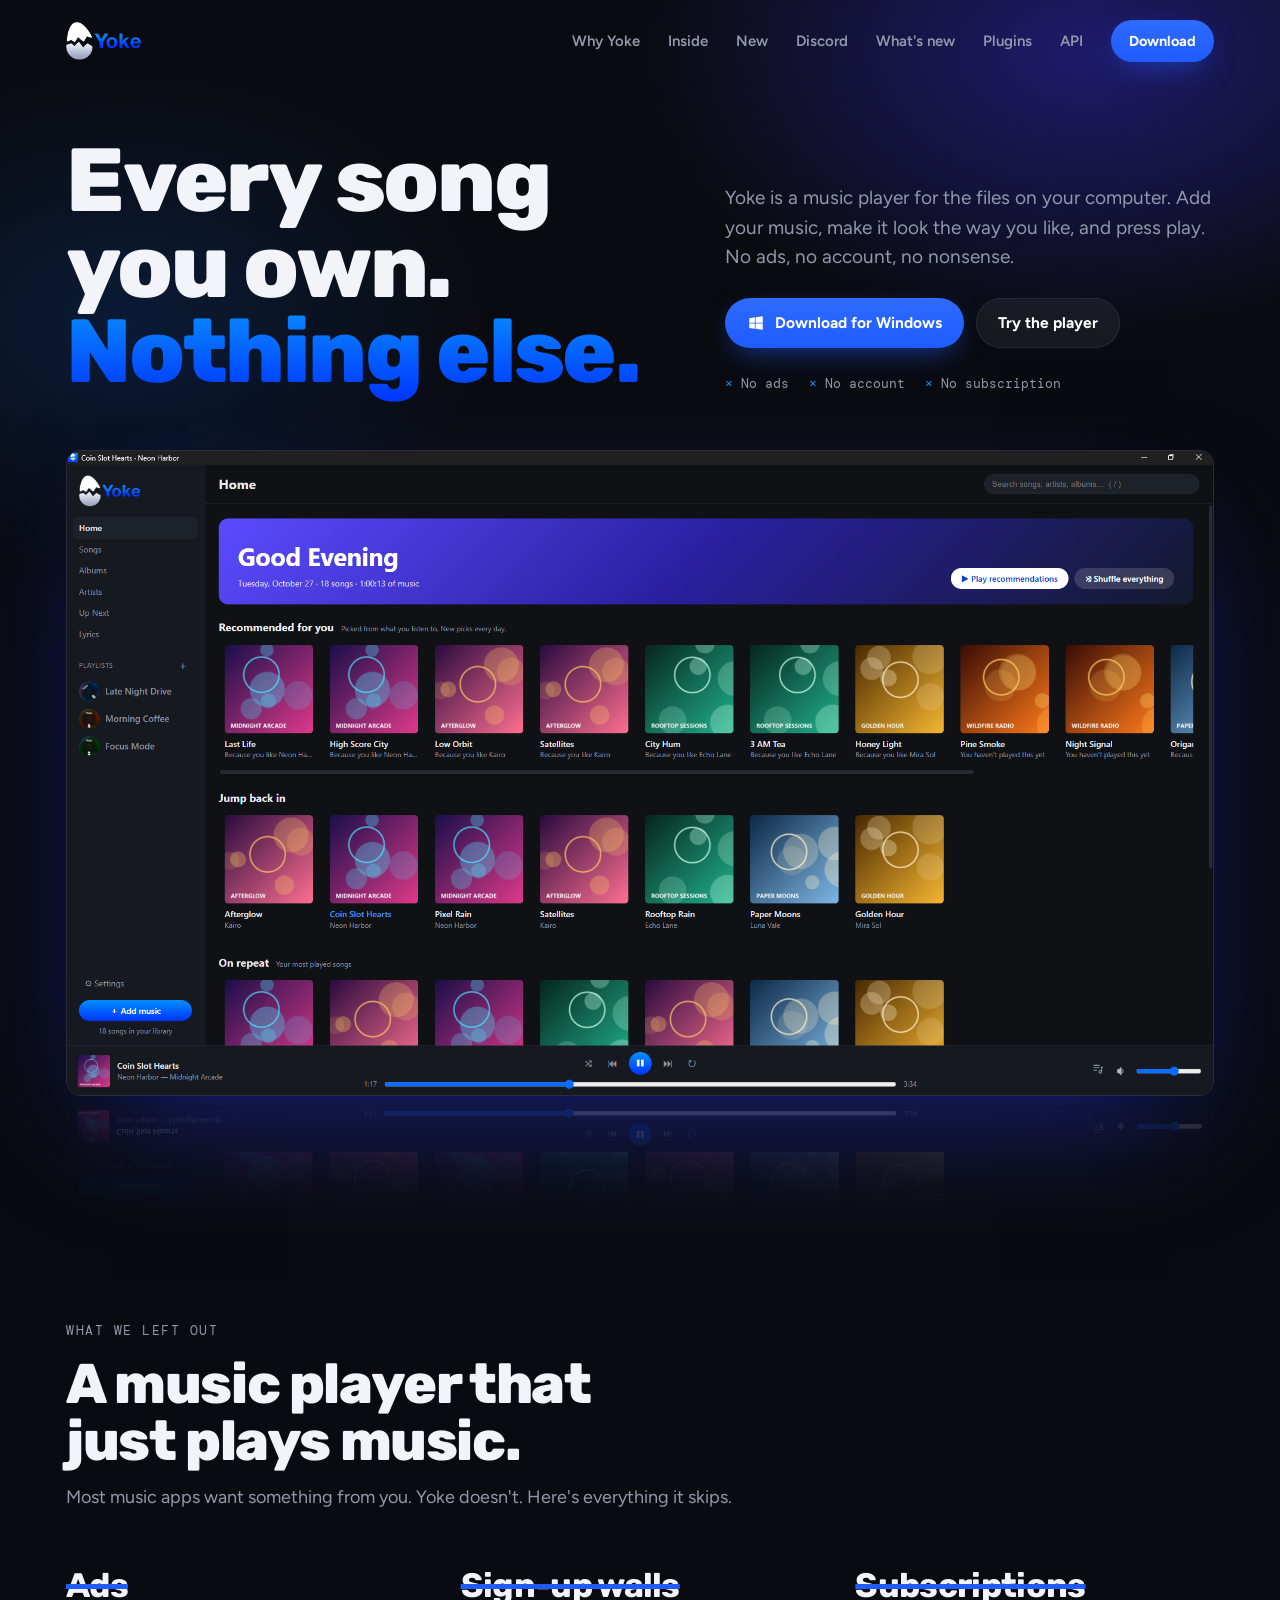
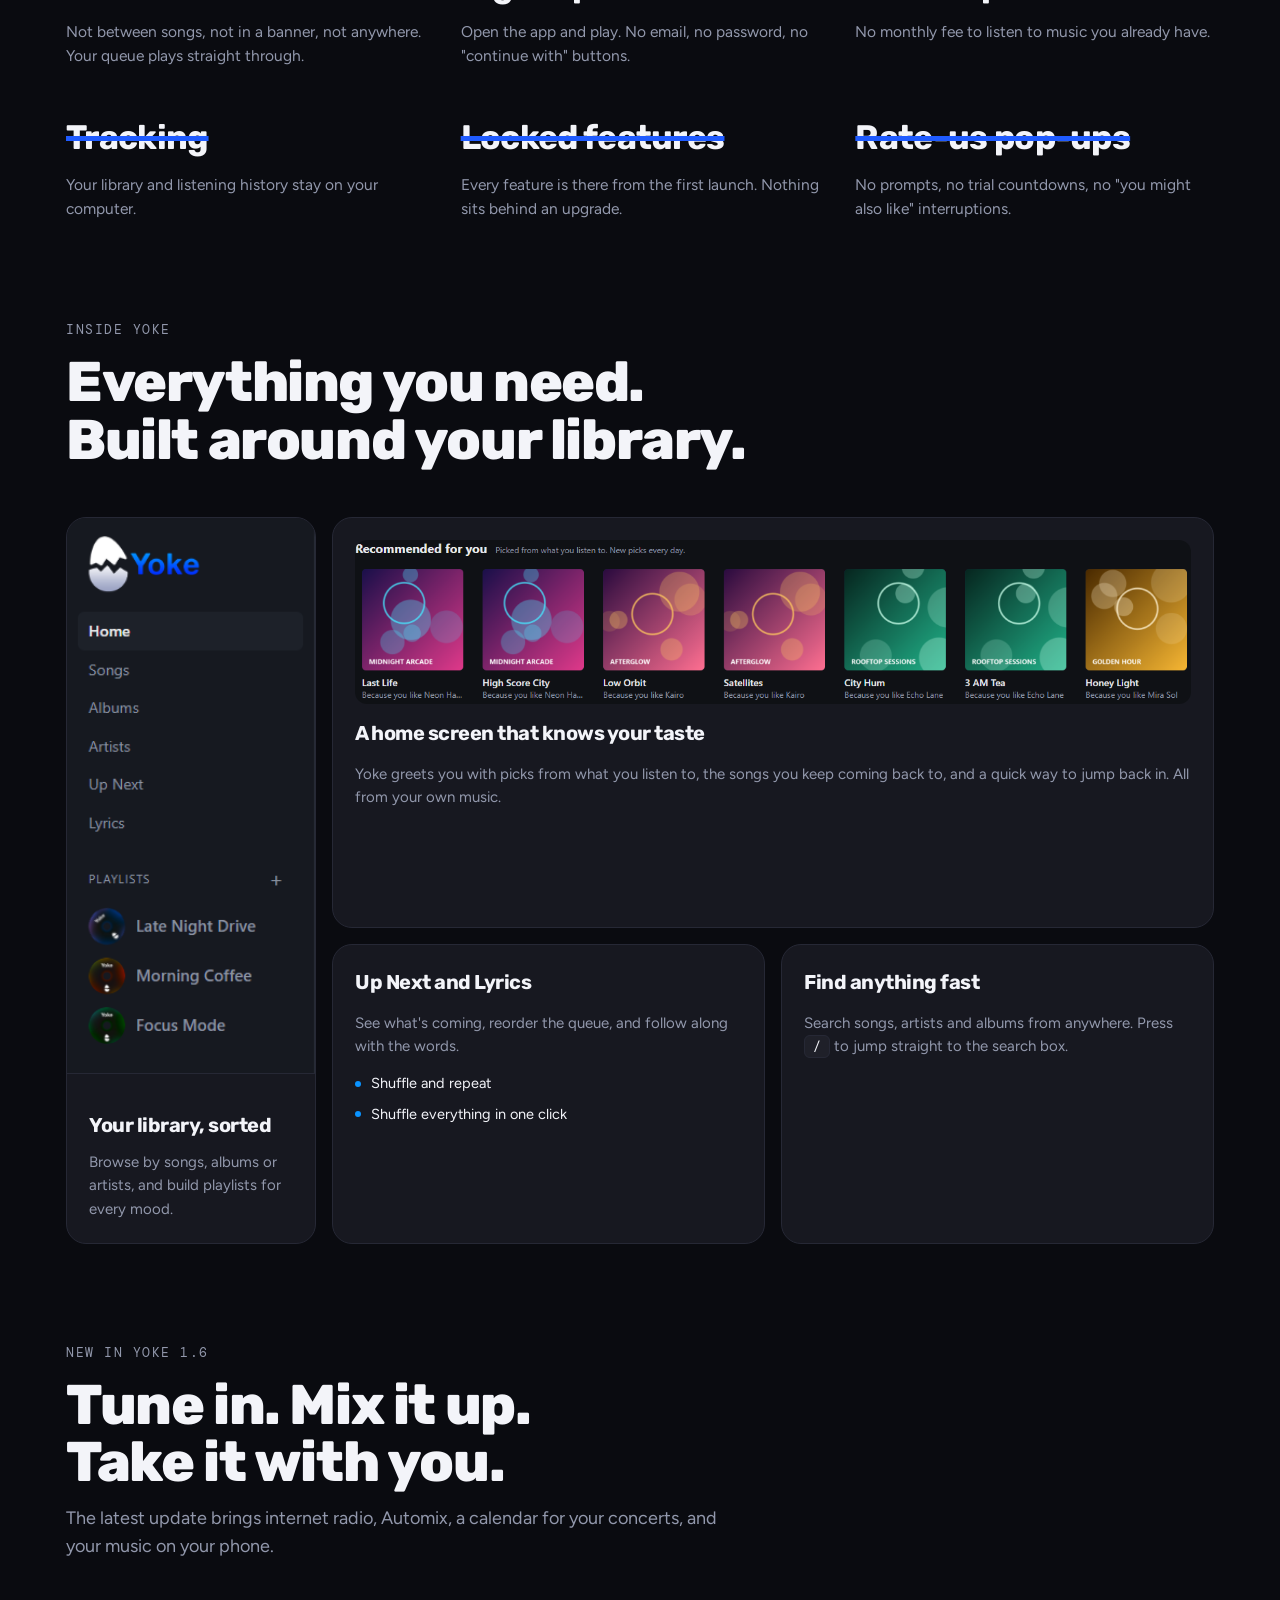
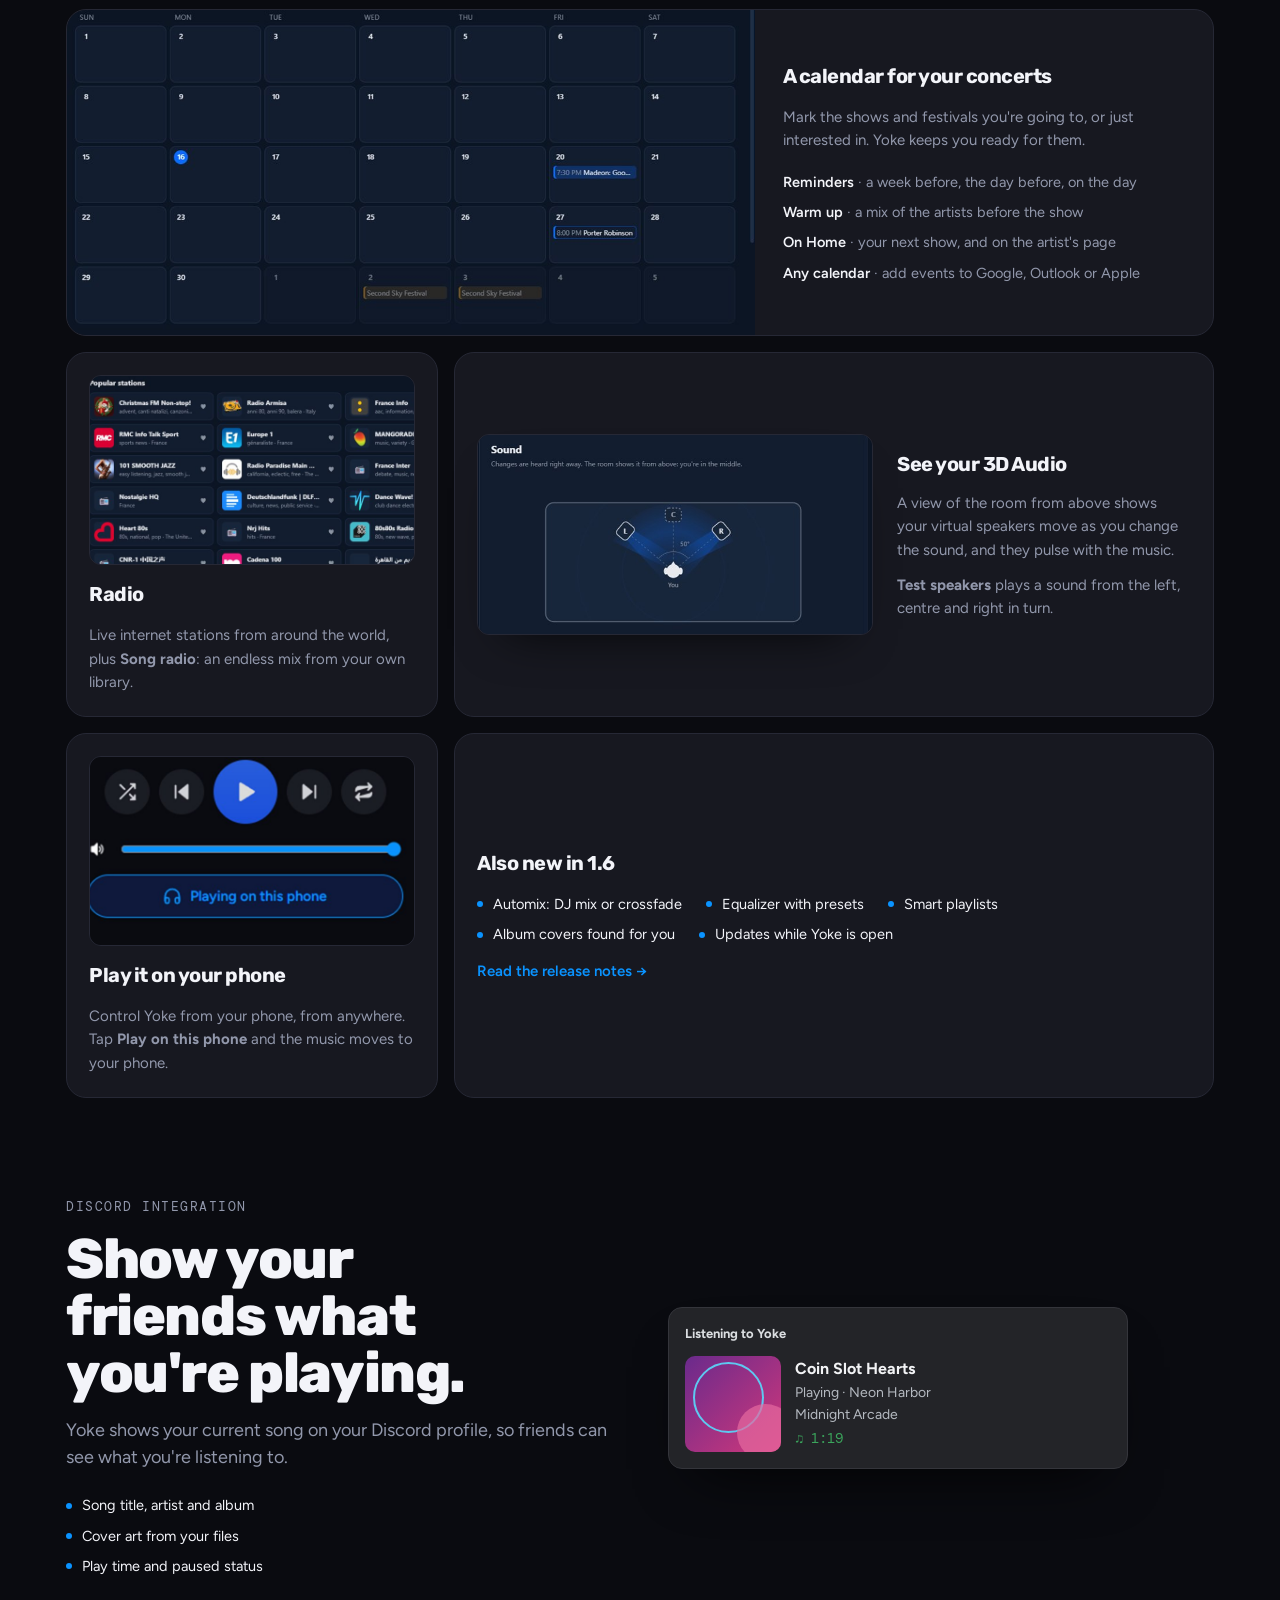
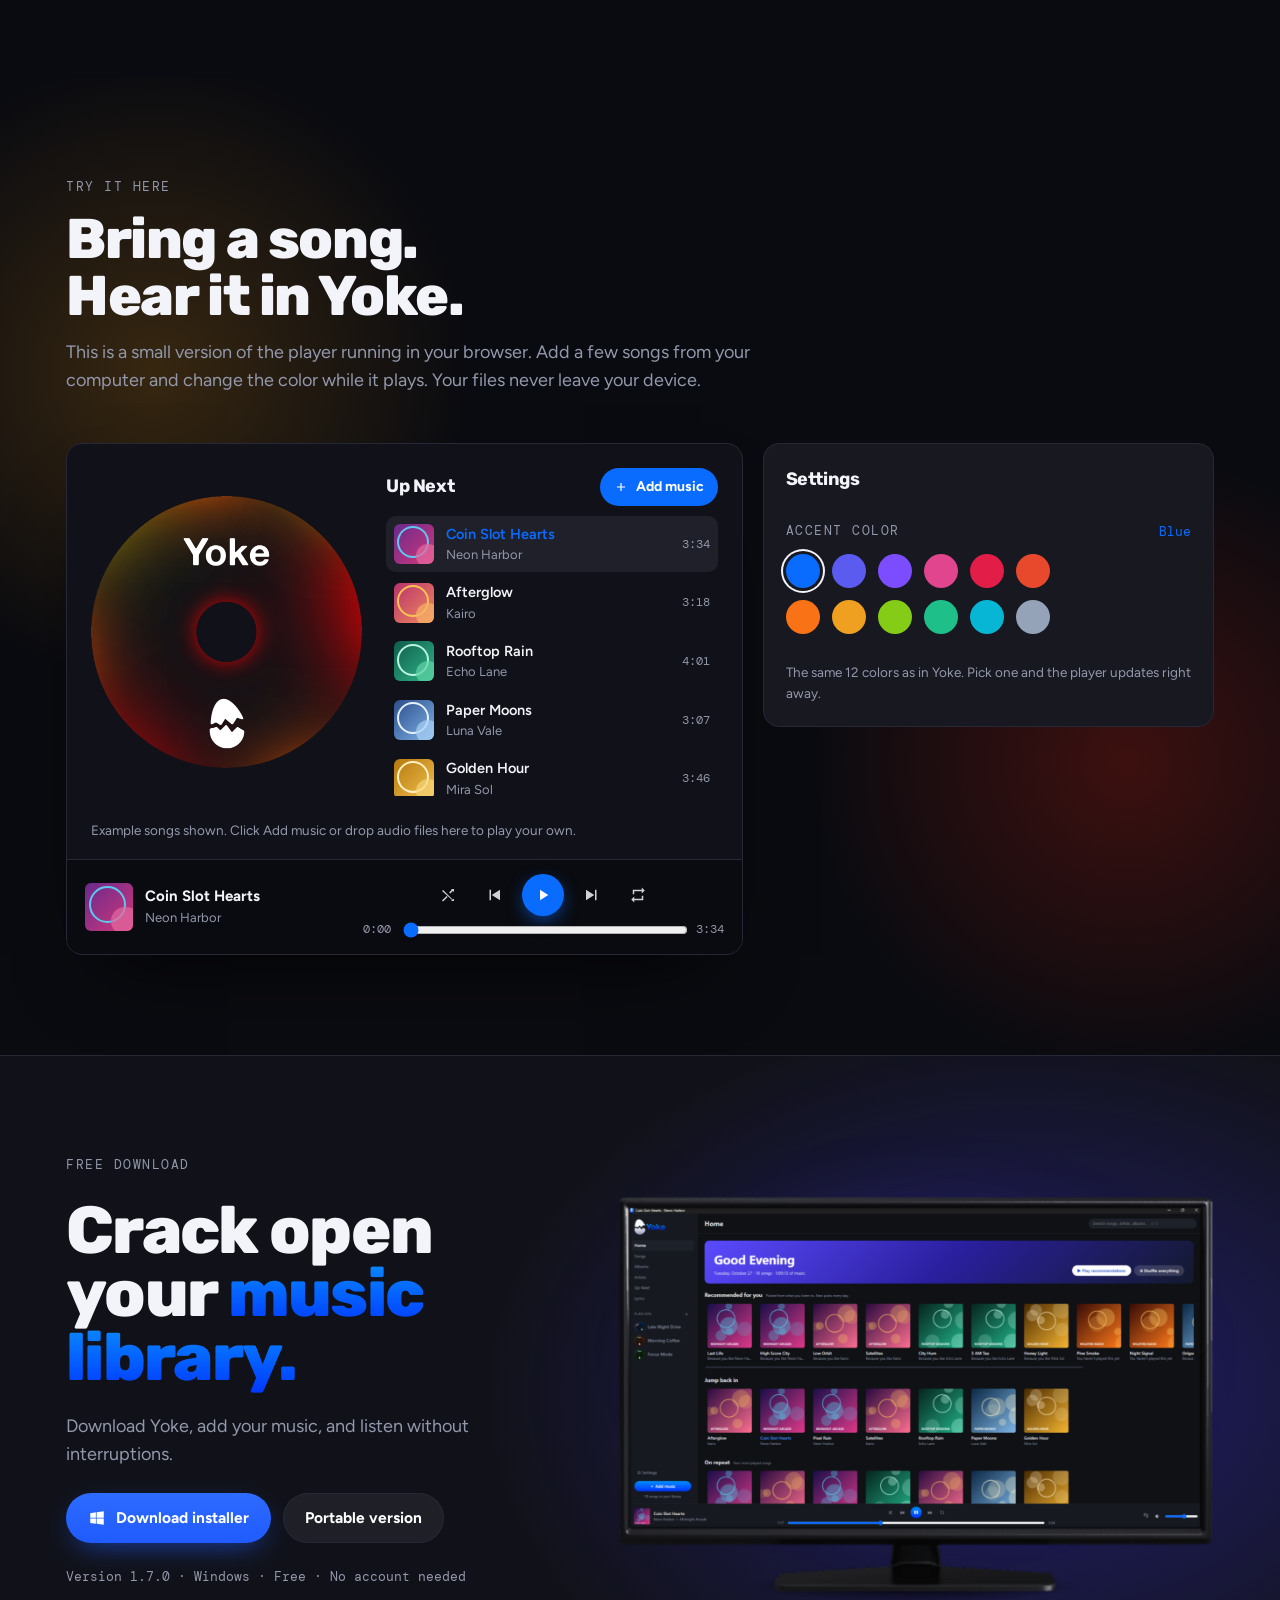
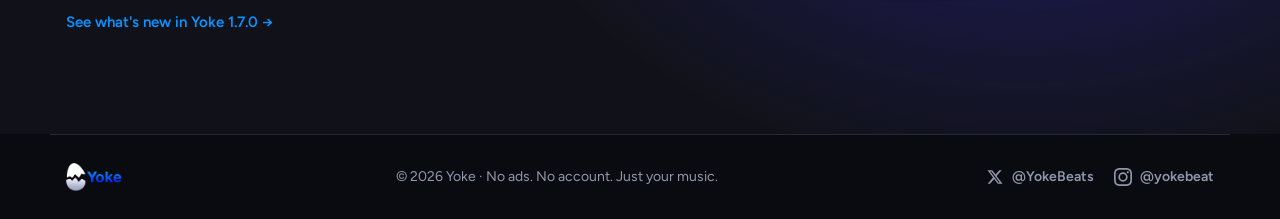
==== commit 1e4bdc3b: "Yoke 1.7.0: release notes and download links" ====
--- a/index.html
+++ b/index.html
@@ -45,7 +45,7 @@
       <div>
         <p class="lede">Yoke is a music player for the files on your computer. Add your music, make it look the way you like, and press play. No ads, no account, no nonsense.</p>
         <div class="cta">
-          <a class="btn" data-dl="setup" href="https://github.com/Itz-Stickman/yoke-releases/releases/download/v1.6.0/Yoke-Setup-1.6.0.exe" target="_blank" rel="noopener"><svg viewBox="0 0 24 24" aria-hidden="true"><path d="M3 5.5 10.5 4.4v7.1H3zm8.5-1.2L21 3v8.5h-9.5zM3 12.5h7.5v7.1L3 18.5zm8.5 0H21V21l-9.5-1.3z"/></svg>Download for Windows</a>
+          <a class="btn" data-dl="setup" href="https://github.com/Itz-Stickman/yoke-releases/releases/download/v1.7.0/Yoke-Setup-1.7.0.exe" target="_blank" rel="noopener"><svg viewBox="0 0 24 24" aria-hidden="true"><path d="M3 5.5 10.5 4.4v7.1H3zm8.5-1.2L21 3v8.5h-9.5zM3 12.5h7.5v7.1L3 18.5zm8.5 0H21V21l-9.5-1.3z"/></svg>Download for Windows</a>
           <a class="btn ghost" href="#try">Try the player</a>
         </div>
         <div class="promise" aria-label="What Yoke doesn't have"><span>No ads</span><span>No account</span><span>No subscription</span></div>
@@ -261,11 +261,11 @@
       <h2>Crack open your <span class="grad">music library.</span></h2>
       <p>Download Yoke, add your music, and listen without interruptions.</p>
       <div class="dl-row">
-        <a class="btn" data-dl="setup" href="https://github.com/Itz-Stickman/yoke-releases/releases/download/v1.6.0/Yoke-Setup-1.6.0.exe" target="_blank" rel="noopener"><svg viewBox="0 0 24 24" aria-hidden="true"><path d="M3 5.5 10.5 4.4v7.1H3zm8.5-1.2L21 3v8.5h-9.5zM3 12.5h7.5v7.1L3 18.5zm8.5 0H21V21l-9.5-1.3z"/></svg>Download installer</a>
-        <a class="btn ghost" data-dl="portable" href="https://github.com/Itz-Stickman/yoke-releases/releases/download/v1.6.0/Yoke-1.6.0-portable.exe" target="_blank" rel="noopener">Portable version</a>
-      </div>
-      <span class="meta">Version <span data-version>1.6.0</span> · Windows · Free · No account needed</span>
-      <a class="changelog" href="whats-new.html">See what's new in Yoke <span data-version>1.6.0</span> →</a>
+        <a class="btn" data-dl="setup" href="https://github.com/Itz-Stickman/yoke-releases/releases/download/v1.7.0/Yoke-Setup-1.7.0.exe" target="_blank" rel="noopener"><svg viewBox="0 0 24 24" aria-hidden="true"><path d="M3 5.5 10.5 4.4v7.1H3zm8.5-1.2L21 3v8.5h-9.5zM3 12.5h7.5v7.1L3 18.5zm8.5 0H21V21l-9.5-1.3z"/></svg>Download installer</a>
+        <a class="btn ghost" data-dl="portable" href="https://github.com/Itz-Stickman/yoke-releases/releases/download/v1.7.0/Yoke-1.7.0-portable.exe" target="_blank" rel="noopener">Portable version</a>
+      </div>
+      <span class="meta">Version <span data-version>1.7.0</span> · Windows · Free · No account needed</span>
+      <a class="changelog" href="whats-new.html">See what's new in Yoke <span data-version>1.7.0</span> →</a>
       </div>
       <div class="monitor"><img src="assets/yoke-monitor.png" alt="Yoke running on a desktop monitor, showing the Home screen and the player bar." width="1360" height="908" loading="lazy"></div>
     </div>
--- a/assets/site.css
+++ b/assets/site.css
@@ -429,3 +429,16 @@
 .accent-name { font-family: var(--font-mono); font-size: 13px; color: var(--pa); }
 /* Fade the screenshot's edges into the card so no strip shows */
 .d3-shot img { -webkit-mask-image: radial-gradient(ellipse closest-side, #000 86%, transparent); mask-image: radial-gradient(ellipse closest-side, #000 86%, transparent); }
+
+/* Legal pages (roku/privacy.html, roku/terms.html): long-form text. */
+.legal { padding-bottom: 72px; }
+.legal .page-head { padding-bottom: 28px; }
+.legal article { max-width: 46rem; display: grid; gap: 14px; color: var(--ink); font-size: 17px; line-height: 1.65; }
+.legal article h2 { font-family: var(--font-display); font-size: 24px; font-weight: 700; margin: 26px 0 0; }
+.legal article p, .legal article ul { margin: 0; color: #C9CEDD; }
+.legal article ul { padding-left: 1.3em; display: grid; gap: 6px; }
+.legal article strong { color: var(--ink); }
+.legal article a { color: var(--blue-hi); }
+.legal .summary { background: var(--panel); border: 1px solid var(--line); border-radius: 16px; padding: 18px 22px; }
+.legal .summary ul { margin-top: 6px; }
+.legal .meta { color: var(--muted); font-size: 15px; }
